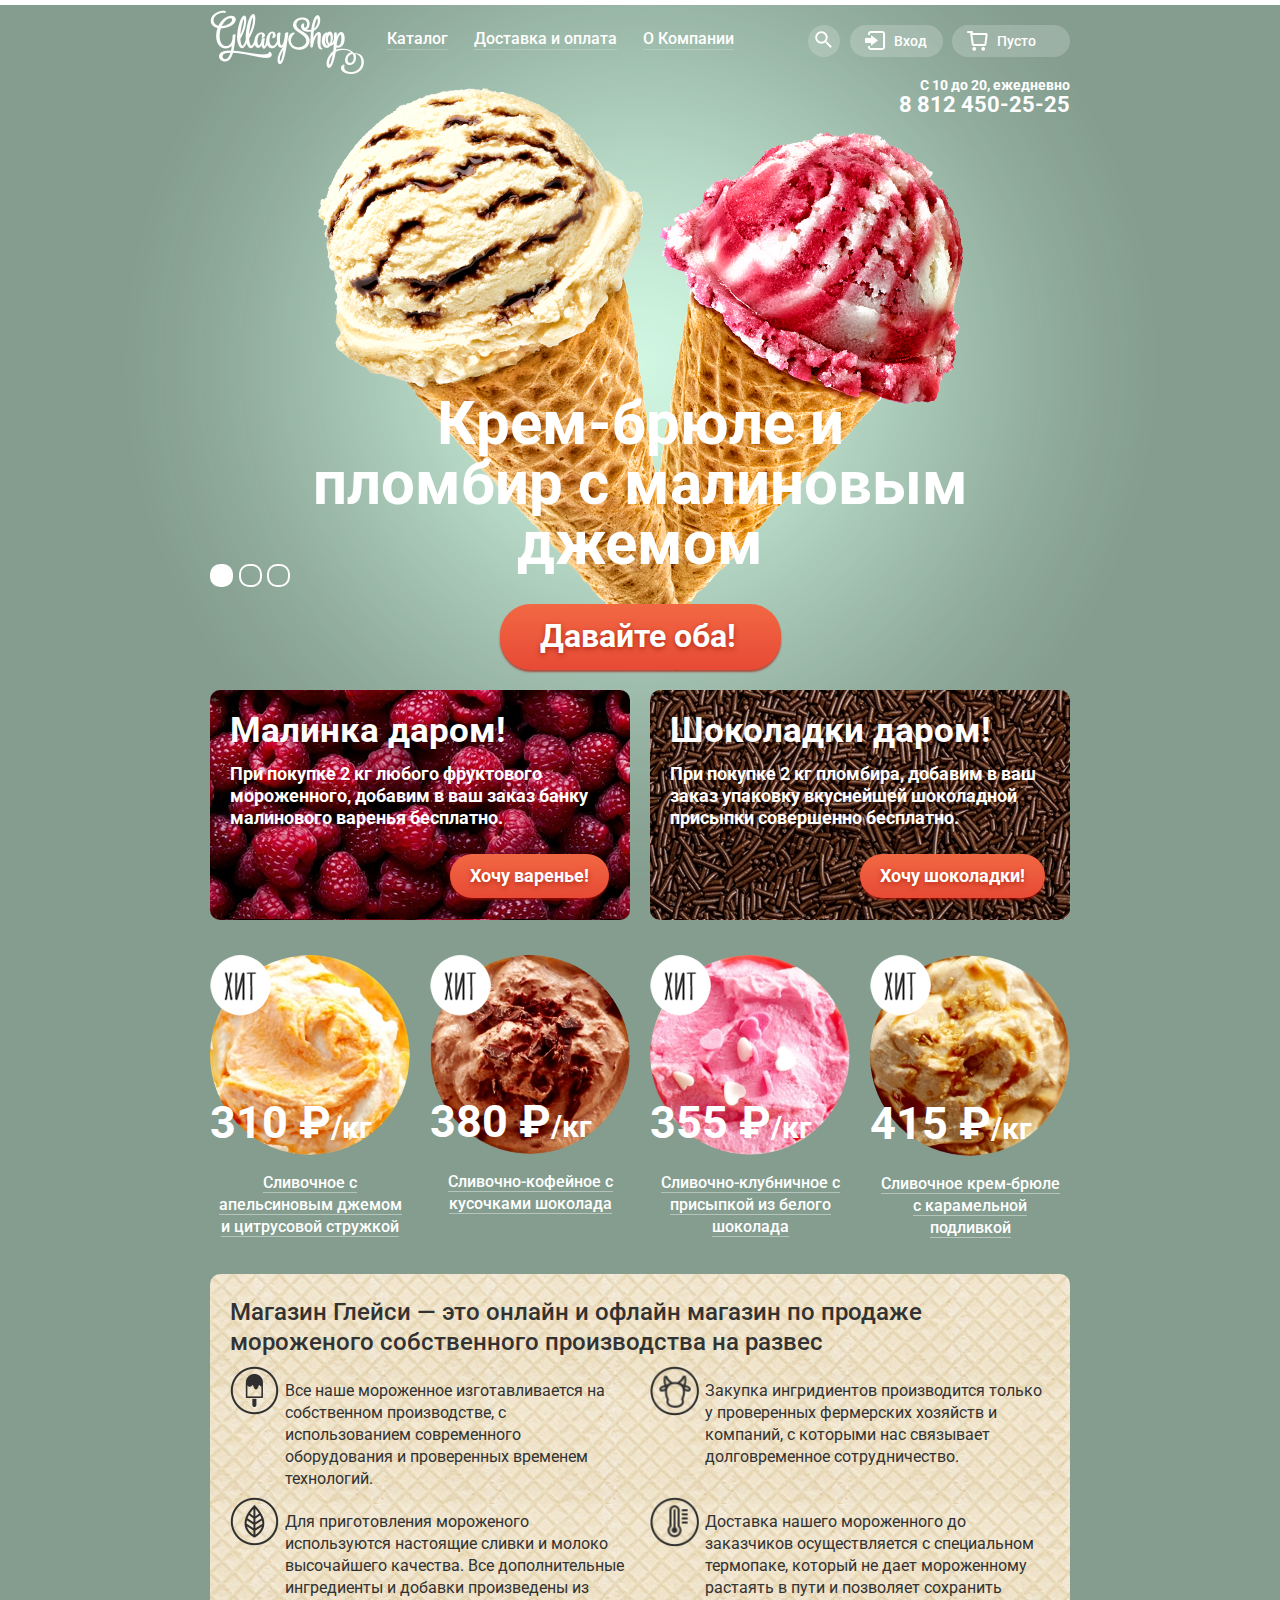
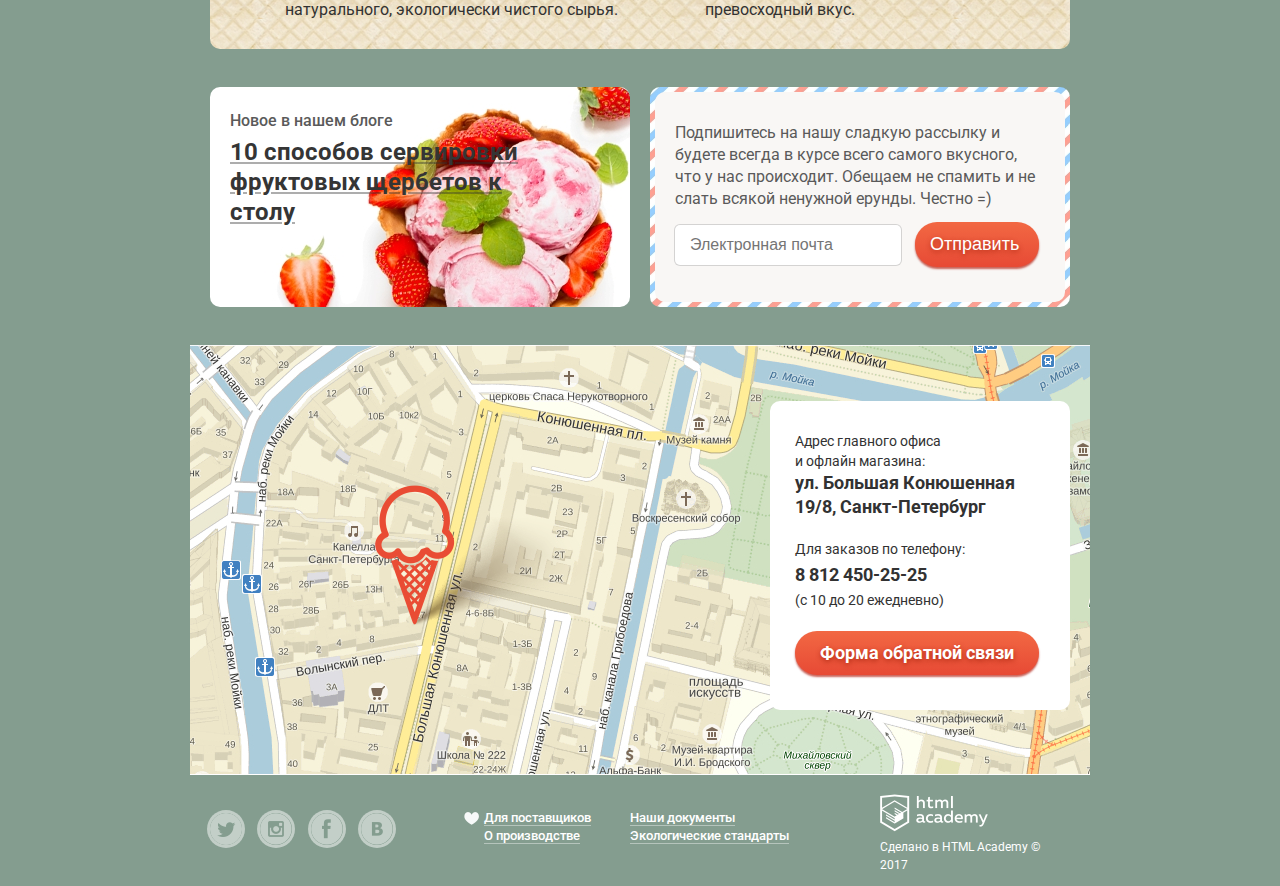
==== index.html @ c7c99d8b "вроде всё v2" ====
<!DOCTYPE html>
<html lang="ru">
    <head>
        <meta charset="utf-8">
        <title>HTML Academy: Глейси</title>
        <link href="https://fonts.googleapis.com/css?family=Roboto" rel="stylesheet">
        <link rel="stylesheet" href="css/normalize.css">
        <link rel="stylesheet" href="css/style.css">
    </head>
    <body class="home-page">
        <input type="radio" id="slider-radio-1" name="toogle" checked>
        <input type="radio" id="slider-radio-2" name="toogle">
        <input type="radio" id="slider-radio-3" name="toogle">
        <div class="site-wrapper">
            <div class="container">
                <header class="main-header">
                    <div class="header-left">
                        <img class="header-logo" src="img/logo.png" width="155" height="64" alt="Логотип Gllacy shop">
                        <nav class="main-nav">
                            <ul>
                                <li class="subnav">
                                    <a href="#">Каталог</a>
                                    <ul class="subnav-hidden">
                                        <li><a href="#">Новинки</a></li>
                                        <li><a href="catalog.html">Сливочное</a></li>
                                        <li><a href="#">Щербеты</a></li>
                                        <li><a href="#">Фруктовый лед</a></li>
                                        <li><a href="#">Мелорин</a></li>
                                    </ul>
                                </li>
                                <li><a href="#">Доставка и оплата</a></li>
                                <li><a href="#">О Компании</a></li>
                            </ul>
                        </nav>
                    </div>
                    <div class="header-right">
                        <ul class="header-right-menu">
                            <li class="header-search">
                                <a class="search-btn header-btn" href="#">Поиск</a>
                                <form class="search-form form-hidden1" action="#" method="get">
                                    <input type="submit" value="Поиск">
                                    <input id="search-field" type="search" name="search" placeholder="Что ищем?">
                                    <label for="search-field">Что ищем?</label>
                                </form>
                            </li>
                            <li class="header-login">
                                <a class="header-login-btn header-btn" href="#">Вход</a>
                                <div class="form-hidden">
                                    <form class="login-form " action="#" method="post">
                                        <input id="email-field" type="email" name="email" placeholder="Электронная почта">
                                        <label for="email-field">Электронная почта</label>
                                        <input id="password-field" type="password" name="password" placeholder="Пароль">
                                        <label for="password-field">Пароль</label>
                                        <input class="btn" type="submit" name="send-button" value="Войти">
                                    </form>
                                    <a class="forget-pass" href="#">Забыли пароль?</a>
                                    <a class="new-reg" href="#">Новая регистрация</a>
                                </div>
                            </li>
                            <li>
                                <a class="basket-empty-btn header-btn" href="#">Пусто</a>
                            </li>
                        </ul>
                        <div class="header-contacts">
                            <div class="schedule">С 10 до 20, ежедневно</div>
                            <div class="tel">8 812 450-25-25</div>
                        </div>
                    </div>
                </header>
                
                <section class="slider">
                    <div class="slider-1">
                        <div class="slider-title">
                            Крем-брюле и пломбир с малиновым джемом
                        </div>
                        <a class="slider-purchase-btn btn" href="#">Давайте оба!</a>
                    </div>
                    <div class="slider-2">
                        <div class="slider-title">
                            Шоколадный пломбир и лимонный сорбет
                        </div>
                        <a class="slider-purchase-btn btn" href="#">Давайте оба!</a>
                    </div>
                    <div class="slider-3">
                        <div class="slider-title">
                            Пломбир с помадкой и клубничный щербет
                        </div>
                        <a class="slider-purchase-btn btn" href="#">Давайте оба!</a>
                    </div>
                    <ul>
                        <li><label class="slider-btn slider-btn-1" for="slider-radio-1">1</label></li>
                        <li><label class="slider-btn slider-btn-2" for="slider-radio-2">2</label></li>
                        <li><label class="slider-btn slider-btn-3" for="slider-radio-3">3</label></li>
                    </ul>
                </section>
                
                <section class="bonus">
                    <div class="bonus-left">
                        <h2>Малинка даром!</h2>
                        <p>При покупке 2 кг любого фруктового мороженного, добавим в ваш заказ банку 
                        малинового варенья бесплатно.</p>
                        <a class="bonus-btn btn" href="#">Хочу варенье!</a>
                    </div>
                    <div class="bonus-right">
                        <h2>Шоколадки даром!</h2>
                        <p>При покупке 2 кг пломбира, добавим в ваш заказ упаковку вкуснейшей
                        шоколадной присыпки совершенно бесплатно.</p>
                        <a class="bonus-btn btn" href="#"> Хочу шоколадки!</a>
                    </div>
                </section>
                
                <section class="gallery">
                    <div class="gallery-container">
                        <div class="gallery-item hit">
                            <img class="item-icon" src="img/item-orange.jpg" width="200" alt=" ">
                            <div class="item-title">310 &#8381;<span class="measure">/кг</span></div>
                            <div class="item-description">
                                <span class="underline">Сливочное с апельсиновым джемом и цитрусовой стружкой</span>
                            </div>
                            <a class="item-btn btn" href="#">Быстрый просмотр</a>
                        </div>
                        <div class="gallery-item hit">
                            <img class="item-icon" src="img/item-cofee.jpg" width="200" alt=" ">
                            <div class="item-title">380 &#8381;<span class="measure">/кг</span></div>
                            <div class="item-description">
                                <span class="underline">Сливочно-кофейное с кусочками шоколада</span>
                            </div>
                            <a class="item-btn btn" href="#">Быстрый просмотр</a>
                        </div>
                        <div class="gallery-item hit">
                            <img class="item-icon" src="img/item-strawberry.jpg" width="200" alt=" ">
                            <div class="item-title">355 &#8381;<span class="measure">/кг</span></div>
                            <div class="item-description">
                                <span class="underline">Сливочно-клубничное с присыпкой из белого шоколада</span>
                            </div>
                            <a class="item-btn btn" href="#">Быстрый просмотр</a>
                        </div>
                        <div class="gallery-item hit">
                            <img class="item-icon" src="img/item-caramel.jpg" width="200" alt=" ">
                            <div class="item-title">415 &#8381;<span class="measure">/кг</span></div>
                            <div class="item-description">
                                <span class="underline">Сливочное крем-брюле с карамельной подливкой</span>
                            </div>
                            <a class="item-btn btn" href="#">Быстрый просмотр</a>
                        </div>
                    </div>
                </section>
                
                <section class="features">
                    <h2>Магазин Глейси — это онлайн и офлайн магазин по продаже мороженого собственного производства на развес</h2>
                    <div class="features-flex-container">
                        <div class="features-item manufacture">
                            <img class="features-icon manufacture-icon" src="img/features-icon1.png" width="49" alt=" ">
                            <p>Все наше мороженное изготавливается на собственном производстве, с 
                            использованием современного оборудования и проверенных временем технологий.</p>
                        </div>
                        <div class="features-item suppliers">
                            <img class="features-icon suppliers-icon" src="img/features-icon3.png" width="49" alt=" ">
                            <p>Закупка ингридиентов производится только у проверенных фермерских
                            хозяйств и компаний, с которыми нас связывает долговременное сотрудничество.</p>
                        </div>
                        <div class="features-item ingredients">
                            <img class="features-icon ingredients-icon" src="img/features-icon2.png" width="49" alt=" ">
                            <p>Для приготовления мороженого используются настоящие сливки и молоко
                            высочайшего качества. Все дополнительные ингредиенты и добавки произведены из
                            натурального, экологически чистого сырья.</p>
                        </div>
                        <div class="features-item packing">
                            <img class="features-icon packing-icon" src="img/features-icon4.png" width="49" alt=" ">
                            <p>Доставка нашего мороженного до заказчиков осуществляется с специальном 
                            термопаке, который не дает мороженному растаять в пути и позволяет сохранить
                            превосходный вкус. </p>
                        </div>
                    </div>
                </section>
                
                <section class="news">
                    <article class="news-blog">
                        <h2>Новое в нашем блоге</h2>
                        <a href="#"><span class="underline">10 способов сервировки фруктовых щербетов к столу</span></a>
                    </article>
                    <div class="news-subscription">
                        <p>Подпишитесь на нашу сладкую рассылку и будете всегда в курсе всего самого
                        вкусного, что у нас  происходит. Обещаем не спамить и не слать всякой ненужной
                        ерунды. Честно =)</p>
                        <form class="subscription-form" action="#" method="post">
                            <input id="news-email-field" type="email" name="mail" placeholder="Электронная почта">
                            <label for="news-email-field">Электронная почта</label>
                            <input class="form-btn btn" type="submit" value="Отправить">
                        </form>
                        <form class="modal-form " action="#" method="post">
                            <h3>Мы обязательно вам ответим!</h3>
                            <input id="first-name-field" type="text" name="first-name" placeholder="Как вас зовут?">
                            <label for="first-name-field">Как вас зовут?</label>
                            
                            <input id="model-email-field" type="email" name="email" placeholder="Ваша почта для ответа?">
                            <label for="model-email-field">Ваша почта для ответа?</label>
                            
                            <textarea id="comments">Напишите что-нибудь...</textarea>
                            <label for="comments">Напишите что-нибудь...</label>
                            <input class="btn" type="submit" name="send-button" value="Отправить">
                            <button class="close-btn" type="button" name="close"></button>
                        </form>
                    </div>
                </section>
            </div>
            
            <div class="location">
                <div class="map">
                    <div class="container">
                        <div class="location-icon">
                            <img src="#" alt="">
                        </div>
                        <div class="location-address">
                            <p>Адрес главного офиса<br>
                            и офлайн магазина:<br>
                            <strong>ул. Большая Конюшенная<br>
                            19/8, Санкт-Петербург</strong></p>
                            <p>Для заказов по телефону:</p>
                            <p>8 812 450-25-25</p>
                            <p>(с 10 до 20 ежедневно)</p>
                            <a class="location-btn btn" href="#">Форма обратной связи</a>
                        </div>
                    </div>
                </div>
            </div>
            
            <footer class="main-footer">
                <div class="container">
                    <div class="footer-social">
                        <a class="tw-btn footer-btn" href="#">Твиттер"</a>
                        <a class="inst-btn footer-btn" href="#">Инстаграм"</a>
                        <a class="fb-btn footer-btn" href="#">Фейсбук"</a>
                        <a class="vk-btn footer-btn" href="#">Вконтакте</a>
                    </div>
                    <div class="footer-menu">
                        <ul class="sub-menu-left">
                            <li class="bold"><a href="#">Для поставщиков</a></li> 
                            <li><a href="#">О производстве</a></li>
                        </ul>
                        <ul class="sub-menu-right">
                            <li><a href="#">Наши документы</a></li>
                            <li><a href="#">Экологические стандарты</a></li>
                        </ul>   
                    </div>
                    <div class="copyright">
                        <a class="footer-logo" href=""><img src="img/academy-logo.png" alt="Логотип HTML Academy"></a>
                        <p>Сделано в HTML Academy &copy; 2017</p>
                    </div>
                </div>
            </footer>
        </div>
    </body>
</html>
---- css/style.css ----
body {
    margin: 0;
    padding: 0;
    font-family: "Roboto", "Verdana", sans-serif;
    font-size: 16px;
    color: white;   
}
.catalog-page {
    background-color: #849d8f;
}
.site-wrapper {
    margin: 0;
    padding:0;
    background-position: top center;
    background-repeat: no-repeat;
}
a {
    color: white;
    font-weight: 500;
}
a:hover {
    color: #ffbc9e;
}
.btn {
    text-decoration: none;
    color: white;
    text-shadow: 0 2px 5px rgba(160, 32, 11, 0.76);
    box-shadow: 0 2px 2px rgba(172, 16, 0, 0.64);
    background-color: #ffffff;
    background-image: linear-gradient(to top, #e74a35 0%, #f26843 100%);
    cursor: pointer;
}
.btn:hover {
    background: linear-gradient(to bottom, #f58669 0%, #ec6f5e 100%);
    box-shadow: 0 2px 2px rgba(172, 16, 0, 1);
}

.btn:active {
    background: linear-gradient(to bottom, #d84732 0%, #e1613e 100%);
    box-shadow: inset 0 2px 2px rgba(172, 16, 0, 1);
}
body > input[type="radio"] {
    display: none;
}
.container {
    margin: 0 auto;
    padding:0 20px;
    width: 860px;
}
.main-header {
    margin: 0;
    margin-top: 5px;
    padding: 0;
    display: flex;
    justify-content: space-between;
}
.header-left {
    display: flex;
    margin-top: 5px;
    width: 530px;
}
.main-nav {
    margin-top:0px;
    margin-left: auto;
}
.main-nav > ul {
    font-size: 0px;
    width: 375px;
}
.main-nav li {
    margin: 0;
    margin-left: -30px;
    margin-right: 30px;
    padding: 0;
    padding-bottom: 10px;
    list-style: none;
}
.main-nav > ul > li {
    display: inline-block;
    position: relative;
}
.main-nav > ul > li:after {
    content: "";
    position: absolute;
    right: 13px;
    bottom: 18px;
    left: 13px;
    border-bottom: 1px solid rgba(255,255,255,0.2);
}
.main-nav a {
    margin-top: 10px;
    padding: 10px 13px;
    display: block;
    font-size: 16px;
    color: white;
    text-decoration: none;
    text-align: center;
}
.main-nav a:hover {
    color: #333333;
    background-color: white;
}
.main-nav > ul > li > a  {
    border-radius: 26px;
}
.main-nav > ul > li > a:active {
    box-shadow: inset 0 2px 1px #696969;
    background-color: #ededed;
    background-color: rgba(248, 247, 244, 0.99);
}
.subnav {
    margin: 0;
    padding: 0;
    position: relatve;
}
.subnav ul a {
    color: #333333;
}
.subnav-hidden {
    display: none;
    margin: 0;
    padding: 0;
    padding-bottom: 5px;
    position: absolute;
    top: 50px;
    left: -5px;
    width: 143px;
    background-color: white;
    box-shadow: 0 20px 20px rgba(0, 0, 0, 0.4);
    border-radius: 5px;
    background-color: #f8f7f4;
    z-index: 2;
}
.subnav:hover .subnav-hidden {
    display: block;
}
.subnav-hidden li {
    margin: 0;
    padding: 0;
    width: 100%;
}
.subnav-hidden li:first-child {
    padding-top:2px;
    margin-bottom: 8px;
    position: relative;
    font-weight: 700;
}
.subnav-hidden li:first-child::after {
    margin-left:5px;
    margin-right: 9px;
    position: ablolute;
    display: block;
    content: " ";
    border-bottom: 1px solid rgba(50,50,50,0.2);
}
.subnav-hidden a {
    margin-top: 4px;
    margin-bottom: 4px;
    padding-top: 5px;
    padding-bottom: 5px;
    margin-left: 0px;
    padding-left: 18px;
    padding-right: 0px;
    font-size: 14px;
    font-weight: 400;
    line-height: 16px;
    text-align: left;
    white-space: nowrap;
}
.subnav-hidden a:hover {
    background-color: #fbded7;
}
.subnav-hidden a:active {
    background-color: #f6b5a5;
}
.catalog-page .subnav > a {
    background-color: #d07058;
}
.catalog-page .subnav::after {
    border-bottom: none;
}
.subnav-active {
    background-color: #d07058;
}
.subnav-hidden .subnav-active a:hover {
    background-color: #d07058;
}
.header-right {
    width: 262px;
}
.header-right-menu {
    margin: 0;
    padding: 0;
    display: flex;
    justify-content: space-between;
    list-style: none;
}
.header-right-menu li {
    position: relative;
    padding-bottom: 10px;
}
.search-form {
    display: none;
    position: absolute;
    right: 0px; 
    margin-top: 3px;
    padding-top: 22px;
    padding-bottom: 20px;
    padding-left: 17px;
    padding-right: 18px;
    box-sizing: border-box;
    box-shadow: 0 20px 20px rgba(0,0,0,0.4);
    background-color: #f9f7f5;
    border-radius: 5px;
    z-index: 2;
}
.search-form {
    width: 340px;
}
.header-search:hover .search-form {
    display: block;
}
.search-form input[type="submit"] {
    display: block;
    margin-top: -55px;
    margin-left: 292px;
    margin-right: 0px;
    margin-bottom: 20px;
    padding-right: 0px;
    font-size: 0px;
    width: 32px;
    height: 32px;
    border: none;
    border-radius: 16px;
    background-color: transparent;
}
.search-form input[type="submit"]:hover {
    background-color: black;
    background-image: url("../img/spritesheet.png");
    background-repeat: no-repeat;
    background-position: 0px -432px;
    background-size: auto;
    filter: invert(1);
    cursor: pointer;
}
.search-form input[type="search"] {
    padding-top: 12px;
    padding-bottom: 12px;
    padding-left: 10px;
    padding-right: 10px;
    width: 310px;
    border: none;
    box-shadow: 0px 0px 0px 1px rgba(178,178,178,0.52);
    border-radius: 5px;
}
.search-form label {
    display: none;
    position: absolute;
    font-size: 12px;
    margin-top: -54px;
    margin-left: 10px;
    color: #5b9ddf;
}
.search-form input[type="search"]:hover {
    box-shadow: 0px 0px 0px 2px rgba(178,178,178,0.52);
}
.header-right-menu .header-btn {
    position: relative;
    margin-top: 20px;
    padding: 8px;
    display: block;
    color: white;
    font-size: 14px;
    font-weight: 500;
    line-height: 16px;
    text-decoration: none;
    background-color: rgba(255,255,255,0.2);
    border-radius: 16px;
}
.header-right-menu .search-btn {
    padding: 0;
    font-size: 0px;
    width: 32px;
    height: 32px;
}
.search-btn::before {
    position: absolute;
    top: 6px;
    left: 7px;
    display: block;
    content: " ";
    background-image: url("../img/spritesheet.png");
    background-repeat: no-repeat;
    width: 17px;
    height: 17px;
    background-position: -5px -437px;
}
.search-btn:hover {
    background-color: black;
    filter: invert(1);
}
 .search-btn:hover .search-form {
    display: block;
}
.header-right-menu .header-login-btn {
    padding-left: 44px;
    padding-right: 16px;
}
.header-login-btn::before {
    position: absolute;
    top: 6px;
    left: 15px;
    display: block;
    content: " ";
    background-image: url("../img/spritesheet.png");
    background-repeat: no-repeat;
    width: 21px;
    height: 19px;
    background-position: -5px -65px;
}
.header-login-btn:hover {
    background-color: black;
    filter: invert(1);
}
.header-login:hover .form-hidden {
    display: block;
}
.form-hidden {
    display: none;
    position: absolute;
    right: 0px; 
    margin-top: 3px;
    padding-top: 22px;
    padding-bottom: 20px;
    padding-left: 17px;
    padding-right: 18px;
    box-sizing: border-box;
    background-color: #f9f7f5;
    border-radius: 5px;
    box-shadow: 0 20px 20px rgba(0,0,0,0.4);
    z-index:2;
}
.form-hidden label {
    display: none;
    position: absolute;
    font-size: 12px;
    margin-top: -78px;
    margin-left: 10px;
    color: #5b9ddf;
}
.form-hidden input[type="email"]:focus ~ label[for="email-field"],
.form-hidden input[type="password"]:focus ~ label[for="password-field"],
.search-form input[type="search"]:focus ~ label[for="search-field"] {
    display: block;
}
.form-hidden input[type="email"], .form-hidden input[type="password"] {
    margin-bottom:22px;
    padding-top: 12px;
    padding-bottom: 12px;
    padding-left: 15px;
    padding-right: 10px;
    width: 220px;
    font-size: 14px;
    color: #999999;
    font-weight: 400;
    border: none;
    border-radius: 5px;
    box-shadow: 0px 0px 0px 1px rgba(178,178,178,0.52); 
}
.form-hidden input[type="email"]:hover,
.form-hidden input[type="password"]:hover {
    box-shadow: 0px 0px 0px 2px rgba(178,178,178,0.52);
}
.form-hidden input[type="submit"] {
    float: left;
    display: inline-block;
    
    padding-top: 12px;
    padding-bottom: 12px;
    padding-left: 25px;
    padding-right: 25px;
    text-decoration: none;
    text-align: center;
    color: white;
    font-size: 18px;
    font-weight: 500;
    text-shadow: 0 2px 5px rgba(160, 32, 11, 0.76);
    box-shadow: 0 2px 2px rgba(172, 16, 0, 0.64);
    background-color: #ffffff;
    background-image: linear-gradient(to top, #e74a35 0%, #f26843 100%);
    border: none;
    border-radius: 22px;
    cursor: pointer;
}
.form-hidden input[type="submit"]:hover {
    background: linear-gradient(to bottom, #f58669 0%, #ec6f5e 100%);
    box-shadow: 0 2px 2px rgba(172, 16, 0, 1);
}

.form-hidden input[type="submit"]:active {
    background: linear-gradient(to bottom, #d84732 0%, #e1613e 100%);
    box-shadow: inset 0 2px 2px rgba(172, 16, 0, 1);
}
.form-hidden a {
    display: block;
    position: relative;
    margin-top: 5px;
    margin-left: 123px;
    margin-bottom: 5px;
    font-size: 13px;
    color: #333;
    text-decoration: none;
}
.form-hidden a::after {
    display: block;
    content: " ";
    width: 100%;
    height: 1px;
    background-color: rgba(51,51,51,0.3);
}
.form-hidden a.forget-pass::after {
    display: block;
    content: " ";
    width: 100px;
    height: 1px;
    background-color: rgba(51,51,51,0.3);
}
.form-hidden a:hover {
    color: #ffbc9e;
}
.form-hidden a:hover::after {
    display: block;
    content: " ";
    width: 100%;
    height: 1px;
    background-color: rgba(255,188,158,0.4);
}
.form-hidden a.forget-pass:hover::after {
    display: block;
    content: " ";
    width: 100px;
    height: 1px;
    background-color: rgba(255,188,158,0.4);
}
.header-right-menu .basket-empty-btn {
    padding-left: 45px;
    padding-right: 34px;
}
.basket-empty-btn::before {
    position: absolute;
    top: 6px;
    left: 15px;
    display: block;
    content: " ";
    background-image: url("../img/spritesheet.png");
    background-repeat: no-repeat;
    width: 21px;
    height: 20px;
    background-position: -5px -5px;
}
.basket-empty-btn:hover {
    background-color: black;
    filter: invert(1);
}
.header-right-menu .basket-full-btn {
    padding-left: 45px;
    padding-right: 14px;
}
.basket-full-btn::before {
    position: absolute;
    top: 6px;
    left: 15px;
    display: block;
    content: " ";
    background-image: url("../img/spritesheet.png");
    background-repeat: no-repeat;
    width: 21px;
    height: 20px;
   background-position: -5px -35px;
}
.basket-full-btn:hover {
    color: black;
    background-color: white;
}
.basket-hidden {
    display: none;
    position: absolute;
    right: 0px; 
    margin-top: 3px;
    padding-top: 0px;
    padding-bottom: 20px;
    padding-left: 17px;
    padding-right: 18px;
    width: 538px;
    box-sizing: border-box;
    color: black;
    background-color: #f9f7f5;
    border-radius: 5px;
    box-shadow: 0 20px 20px rgba(0,0,0,0.4);
    z-index:2;
}
.header-basket:hover .basket-hidden {
    display: block;
}
.basket-hidden table {
    margin-top: 2px;
    border-spacing: 0px 15px;
}
.basket-hidden td {
    vertical-align: center;
}
.basket-icon img {
    margin-left: 10px;
    border-radius: 16px;
}
.close button {
    width: 12px;
    height: 12px;
    background-color: transparent;
    background-image: url("../img/close.png");
    background-repeat: no-repeat;
    background-position: center;
    border: none;
    cursor: pointer;
}
.basket-description {
    padding-left: 10px;
    width: 230px;
    color: #323232;
    font-size: 13px;
    font-weight: 400px;
    line-height: 16px;
}
.basket-price {
    padding-left: 15px;
    font-size: 13px;
    font-weight: 400px;
    line-height: 16px;
    color: #323232;
}
.basket-price .price {
    color: #999999;
}
.basket-cost {
    padding-left: 28px;
    font-size: 13px;
    font-weight: 400px;
    color: #323232;
    line-height: 16px;
}
.basket-hidden table::after {
    display: block;
    position: absolute;
    margin-top: 5px;
    content: " ";
    width: 510px;
    height: 1px;
    background-color: #cacac7;
}
.basket-total {
    margin-top: 5px;
    margin-right: -5px;
    font-size: 15px;
    text-align: right;
    font-weight: 700;
    color: #323232;
    line-height: 18px;
}
.basket-buy-btn {
    display: inline-block;
    float: right;
    margin-top: 10px;
    margin-right: -5px;
    padding: 13px 15px;
    margin-left: auto;
    font-size: 18px;
    font-weight: 700px;
    border-radius: 22px;
}
.schedule {
    margin-top: 10px;
    text-align: right;
    font-size: 14px;
    font-weight: 700;
    line-height: 16px;
}
.tel {
    text-align: right;
    font-size: 22px;
    font-weight: 700;
    line-height: 24px;
}
.slider {
    position: relative;
    min-height: 510px;
}
.slider-title {
    padding-top: 277px;
    margin-left: auto;
    margin-right: auto;
    width: 670px;
    font-size: 60px;
    font-weight: 700;
    line-height: 60px;
    text-align: center;
}
.slider-1, .slider-2, .slider-3 {
    display: none;
}
.slider-purchase-btn {
    display: inline-block;
    margin-top: 30px;
    margin-left: 290px;
    padding-top:10px;
    padding-bottom: 12px;
    padding-left:40px;
    padding-right:45px;
    text-align: center;
    font-size: 32px;
    font-weight: 700;
    line-height: 44px;
    border-radius: 31px;
}
.slider ul {
    margin:0;
    padding:0;
    position: absolute;
    top: 447px;
    display: flex;
    justify-content: space-between;
    width: 80px;
}
.slider li {
    list-style: none;
}
.slider-btn {
    display: block;
    width: 19px;
    height: 19px;
    font-size: 0px;
    background-color: inherit;
    border: 2px solid white;
    border-radius: 10px;
    cursor: pointer;
}
.slider-btn:hover {
    background-color: rgba(248,247,244,0.4);
}
#slider-radio-1:checked ~ .site-wrapper {
    background-color: #849d8f;
    background-image: url("../img/slider1.png");
}
#slider-radio-2:checked ~ .site-wrapper {
    background-color: #8996a6;
    background-image: url("../img/slider2.png");
}
#slider-radio-3:checked ~ .site-wrapper {
    background-color: #9d8b84;
    background-image: url("../img/slider3.png");
}
#slider-radio-1:checked ~ .site-wrapper .slider-btn-1,
#slider-radio-2:checked ~ .site-wrapper .slider-btn-2,
#slider-radio-3:checked ~ .site-wrapper .slider-btn-3 {
    background-color: white;
}
#slider-radio-1:checked ~ .site-wrapper .slider-1,
#slider-radio-2:checked ~ .site-wrapper .slider-2,
#slider-radio-3:checked ~ .site-wrapper .slider-3 {
    display: block;
}
.bonus {
    display: flex;
    justify-content: space-between;
}
.bonus-left, .bonus-right {
    margin-top: 20px;
    width: 420px;
    min-height: 230px;
    border-radius: 10px;    
}
.bonus-left h2, .bonus-right h2 {
    margin-top: 20px;
    margin-bottom: 12px;
    padding-left: 20px;
    font-size: 35px;
    font-weight: 700;
    line-height: 41px;
}
.bonus-left p, .bonus-right p {
    margin-top: 0px;
    margin-bottom: 25px;
    padding-left: 20px;
    font-size: 18px;
    font-weight: 700;
    line-height: 22px;
}
.bonus-btn {
    display: inline-block;
    padding: 10px 20px;
    font-size: 18px;
    font-weight: 700;
    line-height: 24px;
    border-radius: 22px;
}
.bonus-left .bonus-btn {
    margin-left:240px;
}
.bonus-right .bonus-btn {
    margin-left:210px;
}
.bonus-left {
    background: #7f0c33;
    background-image: url("../img/bonus-raspberry-background.jpg");
    background-position: -10px top;
}
.bonus-right {
    background: #4d280f;
    background-image: url("../img/bonus-chocolate-background.jpg");
    background-position: -10px top;
}
.gallery-container {
    margin: 0px auto;
    display: flex;
    justify-content: space-between;
    flex-wrap: wrap;
    width: 860px;
}
.gallery-item {
    position: relative;
    margin-top: 25px;
    margin-bottom:-70px;
    padding-top: 10px;
    width: 200px;
    border-radius: 5px;
    z-index: 1;
}
.gallery-item:hover {
    background-color: rgba(255,255,255,0.2);
    box-shadow: 0 20px 20px rgba(0,0,0,0.4);
    z-index: 3;
}
.item-icon {
    display: block;
    border-radius: 100px;
}
.hit::before {
    position: absolute;
    display:block;
    content: " ";
    width: 61px;
    height: 61px;
    background-image: url("../img/hit.png");
}
.item-title {
    margin-top: -55px;
    font-weight: 700;
    line-height: 45px;
    font-size: 45px;
}
.measure {
    font-size: 30px;
}
.item-description {
    margin-top: 22px;
    padding-left: 8px;
    padding-right: 8px;
    padding-bottom: 70px;
    text-align: center;
    font-size: 16px;
    font-weight: 500;
    line-height: 22px;
}
.underline {
    margin-top: -2px;
    border-bottom: 1px solid rgba(255,255,255,0.4);
}
.gallery-item:hover .underline {
    border-bottom: 1px solid transparent;
}
.item-btn {
    display: none;
    position: absolute;
    margin-top: -60px;
    margin-left: 4px;
    padding: 10px 14px;
    font-size: 18px;
    font-weight: 700px;
    line-height: 24px;
    border-radius: 22px;
    z-index: 2;
}
.gallery-item:hover .item-btn {
    display: block;
}
.main-gallery {
    margin-top: -5px;
}
.features {
    margin-top: 35px;
    color: #323232;
    border-radius: 10px;
    background: #ecdcbc;
    background-image: url("../img/features-pattern.jpg");
}
.features h2 {
    padding-top:23px;
    padding-left:20px;
    padding-right: 20px;
    margin-bottom: 7px;
    font-size: 24px;
    font-weight: 500;
    line-height: 30px;;
}
.features-flex-container {
    padding: 0 20px;
    padding-bottom: 23px;
    display: flex;
    
    justify-content: space-between;
    flex-wrap: wrap;
}
.features-item {
    position: relative;
    width: 400px;
}
.features-icon {
    display:block;
    content: " ";
    position: absolute;
    top: 2px;
}
.features-item p {
    margin-left: 55px;
    margin-bottom: 5px;
    font-size: 16px;
    font-weight: 400;
    line-height: 22px;
    
    
}
.features-icon {
    position: absolute;
}
.news  {
    padding-bottom: 40px;
    display: flex;
    justify-content: space-between;
}
.news-blog, .news-subscription {
    margin-top: 38px;
    width: 420px;
    height: 220px;
    border-radius: 10px;
}
.news-blog {
    background: white;
    background-image: url("../img/blog.jpg");
    background-repeat: no-repeat;
    background-position: -138px 0px;
}
.news-blog h2 {
    margin-top: 23px;
    margin-left: 20px;
    margin-bottom: 5px;
    font-size: 16px;
    font-weight: 500;
    line-height: 22px;
    color: #5a5a5a;
}
.news-blog a {
    position:relative;
    margin-left: 20px;
    display: block;
    width: 300px;
    font-size: 24px;
    font-weight: 700;
    line-height: 30px;
    color: rgba(51,51,51,0.4);
}
.news-blog .underline {
    color: #353535;
    border: none;
}
.news-blog a:hover {
    color:  rgba(255,188,158,0.4);
}
.news-blog a:hover .underline {
    color: rgb(255,188,158);
}
.news-subscription {
    position: relative;
    background: #f9f7f5;
    background-image: url("../img/submit-border-pattern.jpg");
}
.news-subscription::before {
    margin-top: 5px;
    margin-left: 5px;
    display: block;
    content: " ";
    width: 410px;
    height: 210px;
    border-radius: 10px;
    background: #f9f7f5;
}
.news-subscription p {
    position: absolute;
    margin-top: -180px;
    margin-left: 25px;
    margin-right: 25px;
    font-size: 16px;
    font-weight: 400;
    line-height: 22px;
    color: #5a5a5a;
}
.subscription-form {
    position: absolute;
    top: 120px;
    margin-top: 15px;
    margin-left: 25px;
}
.subscription-form input[type="email"] {
    margin-right: 10px;
    padding: 8px;
    padding-left: 15px;
    width: 203px;
    color: #999999;
    font-size: 16px;
    font-weight: 400;
    line-height: 24px;
    border: none;
    border-radius: 5px;
    box-shadow: 0px 0px 0px 1px rgba(178,178,178,0.52);
}
.subscription-form input[type="email"]:hover {
    box-shadow: 0px 0px 0px 2px rgba(178,178,178,0.52);
}
.subscription-form label {
    display: none;
    position: absolute;
    font-size: 12px;
    margin-top: -57px;
    margin-left: 10px;
    color: #5b9ddf;
}
.subscription-form input[type="email"]:focus ~ label[for="news-email-field"] {
    display: block;
}
.subscription-form input[type="submit"] {
    display: inline-block;
    padding: 12px 15px;
    padding-right: 20px;
    font-size: 18px;
    font-weight: 500;
    border: none;
    border-radius: 22px;
}
.modal-form {
    display: none;
    position: fixed;
    top: 338px;
    left: 50%;
    margin-left: -100px;
    margin-top: 3px;
    padding-top: 17px;
    padding-bottom: 20px;
    padding-left: 22px;
    padding-right: 18px;
    box-sizing: border-box;
    width: 476px;
    background-color: #f8f7f4;
    border-radius: 5px;
    box-shadow: 0 20px 20px rgba(0,0,0,0.4);
    z-index:1;
}
.modal-form h3 {
    margin-top: 0px;
    margin-bottom: 20px;
    color: #333333;
    font-size: 24px;
    
}
.modal-form input {
    display: block;
}
.modal-form label {
    display: none;
    position: absolute;
    font-size: 12px;
    margin-top: -78px;
    margin-left: 10px;
    color: #5b9ddf;
}
.modal-form label[for="comments"] {
    margin-top: -193px;
}
.modal-form input[type="email"],
.modal-form input[type="text"] {
    margin-bottom:22px;
    padding-top: 12px;
    padding-bottom: 12px;
    padding-left: 15px;
    padding-right: 10px;
    width: 240px;
    font-size: 16px;
    color: #999999;
    font-weight: 400;
    border: none;
    border-radius: 5px;
    box-shadow: 0px 0px 0px 1px rgba(178,178,178,0.52); 
}
.modal-form textarea {
    margin-bottom:22px;
    padding-top: 12px;
    padding-bottom: 12px;
    padding-left: 15px;
    padding-right: 10px;
    width: 400px;
    min-height: 128px;
    font-size: 16px;
    color: #999999;
    font-weight: 400;
    border: none;
    border-radius: 5px;
    box-shadow: 0px 0px 0px 1px rgba(178,178,178,0.52); 
}
.modal-form input[type="email"]:hover,
.modal-form input[type="text"]:hover,
.modal-form textarea:hover {
    box-shadow: 0px 0px 0px 2px rgba(178,178,178,0.52);
}
.modal-form input[type="email"]:focus ~ label[for="model-email-field"],
.modal-form input[type="text"]:focus ~ label[for="first-name-field"],
.modal-form textarea:focus ~ label[for="comments"] {
    display: block;
}
.modal-form input[type="submit"] {
    float: right;
    display: inline-block;
    margin-right: 5px;
    padding-top: 12px;
    padding-bottom: 12px;
    padding-left: 25px;
    padding-right: 25px;
    text-decoration: none;
    text-align: center;
    color: white;
    font-size: 18px;
    font-weight: 500;
    text-shadow: 0 2px 5px rgba(160, 32, 11, 0.76);
    box-shadow: 0 2px 2px rgba(172, 16, 0, 0.64);
    background-color: #ffffff;
    background-image: linear-gradient(to top, #e74a35 0%, #f26843 100%);
    border: none;
    border-radius: 22px;
    cursor: pointer;
}
.modal-form input[type="submit"]:hover {
    background: linear-gradient(to bottom, #f58669 0%, #ec6f5e 100%);
    box-shadow: 0 2px 2px rgba(172, 16, 0, 1);
}

.modal-form input[type="submit"]:active {
    background: linear-gradient(to bottom, #d84732 0%, #e1613e 100%);
    box-shadow: inset 0 2px 2px rgba(172, 16, 0, 1);
}
.modal-form button {
    position: absolute;
    top: 15px;
    right: 15px;
    width: 17px;
    height: 17px;
    background-color: transparent;
    background-image: url("../img/close-form.png");
    background-repeat: no-repeat;
    background-position: center;
    border: none;
    cursor: pointer;
}
.location {
    margin-top:-2px;
}
.map {
    margin: 0 auto;
    padding:0px;
    width: 900px;
    background: url("../img/pin.png") no-repeat 185px 140px,
                url("../img/map.jpg") no-repeat;
}
.map .container {
    min-height: 434px;
}
.location-address {
    margin-top: 38px;
    margin-left: 560px;
    width: 300px;
    color: #323232;
    background-color: white;
    border-radius: 10px;
}
.location-address p:first-child {
    padding-top: 30px;
    padding-left: 25px;
    font-size: 14px;
    font-weight: 400;
    line-height: 20px;
}
.location-address p:first-child strong {
    font-size: 18px;
    font-weight: 700;
    line-height: 24px;
}
.location-address p:nth-child(2) {
    padding-left: 25px;
    margin-top: 20px;
    margin-bottom: 5px;
    font-size: 14px;
    font-weight: 400;
    line-height: 20px;
}
.location-address p:nth-child(3) {
    margin-top: 5px;
    margin-bottom: 0px;
    padding-left: 25px;
    line-height: 22px;
    font-size: 18px;
    font-weight: 700;
}
.location-address p:nth-child(4) {
    margin-top: 3px;
    margin-bottom: 20px;
    padding-left: 25px;
    font-size: 14px;
    font-weight: 400;
    line-height: 22px;
}
.location-btn {
    display:inline-block;
    margin-left: 25px;
    margin-bottom: 35px;
    padding: 10px 25px;
    font-size: 18px;
    font-weight: 700;
    line-height: 24px;
    border-radius: 22px;
}
.breadcrumbs {
    margin-top: -17px;
    margin-right: 260px;
}
.breadcrumbs ul {
    margin: 0;
    padding: 0;
}
.breadcrumbs li {
    display: inline-block;
    margin-right: 18px;
    font-size: 14px;
    font-weight: 400;
    line-height: 16px;
}
.main-catalog {
    margin-top: -20px;
}
.main-catalog h1 {
    font-size: 35px;
    font-weight: 700;
    line-height: 41px;
}
.main-catalog form {
    font-size: 0px;
    min-height: 135px;
}
.form-block {
    display: inline-block;
    margin-top: 1px;
    margin-right: 15px;
    margin-bottom: 2px;
    vertical-align: top;
}
.form-block label {
    display: block;
}
.form-block  label, .form-block h2 {
    font-size: 14px;
    font-weight: 500;
    line-height: 16px;
}
.sorting {
    margin-top:0px;
    width: 195px;
}
.sorting label, .price label {
    padding-left: 15px;
}
.sorting select {
    margin-top: 6px;
    padding-left: 12px;
    padding-right: 15px;
    width: 100%;
    height: 36px;
    color: white;
    font-size: 15px;
    font-weight: bold;
    background-color: rgba(248,247,244,0.2);
    border-radius: 18px;
}
.sorting select:hover {
    background-color: black;
    filter: invert(1);
}
.sorting  option {
    color: black;
    background-color: rgb(248,247,244);
}
.price-range {
    padding-top: 1px;
    margin-top: 6px;
    width: 220px;
    background-color: rgba(248,247,244,0.2);
    height: 36px;
    border-radius: 18px;
}
.scale {
    position: relative;
    margin-top: 15px;
    margin-left: auto;
    margin-right: auto;
    width: 188px;
    height: 4px;
    background-color: rgba(248,247,244,0.5);
}
.toogle {
    position: absolute;
    width: 20px;
    height: 20px;
    border-radius: 50%;
    background-color: #f8f7f4;
    box-shadow: 0 2px 2px rgba(0,0,0,0.1);
    cursor: pointer;
}
.toogle-min {
    top: -8px;
    left: 15px;
}
.toogle-max {
    top: -8px;
    left: 115px;
}
.bar {
    height:100%;
    margin-left: 15px;
    width: 115px;
    background-color: #f8f7f4;
}
.fatcontent {
    margin-right: 0px;
    margin-left: -3px;
}
.fatcontent-container {
    position: relative;
    padding-left: 15px;
    padding-right: 15px;
    display:flex;
    box-sizing: border-box;
    width: 415px;
    height: 36px;
    justify-content: space-between;
    align-items: center;
    background-color: rgba(248,247,244,0.2);
    border-radius: 18px;
}
.fatcontent-container label {
    position: relative;
    padding-left: 30px;
    font-size: 16px;
    font-weight: 500;
    cursor: pointer;
}
.fatcontent-container label::before {
    position: absolute;
    top: 0px;
    left: 0px;
    display: block;
    content: " ";
    width: 10px;
    height: 10px;
    background-color: rgba(132,157,143,1);
    border: 4px solid #849d8f;
    border-radius: 50%;
    box-shadow: 0 0 0 1px rgba(255,255,255,1);
}
.fatcontent-container label:hover::before {
    border-width: 3px;
    box-shadow: 0 0 0 2px rgba(255,255,255,1);
}
.fatcontent input[id="fatcontent-0"]:checked ~ label[for="fatcontent-0"]::before,
.fatcontent input[id="fatcontent-less10"]:checked ~ label[for="fatcontent-less10"]::before,
.fatcontent input[id="fatcontent-less30"]:checked ~ label[for="fatcontent-less30"]::before,
.fatcontent input[id="fatcontent-more30"]:checked ~ label[for="fatcontent-more30"]::before {
    background-color: rgba(255,255,255,1);
}
.fatcontent-container input {
    position: absolute;
    display: none;
    opacity: 1;
    background-color: red;
    z-index: 2;
}
.fatcontent h2 {
    margin-top: 0;
    margin-bottom: 6px;
    padding-top: 0;
    padding-left: 15px;
}
.filler-container {
    display: flex;
    padding-left: 15px;
    padding-right: 15px;
    box-sizing: border-box;
    width: 700px;
    height: 36px;
    justify-content: space-between;
    align-items: center;
    background-color: rgba(248,247,244,0.2);
    border-radius: 18px;
}
.filler h2 {
    padding-left: 15px;
    margin-bottom: 6px;
}
.filler-container input {
    display: none;
}
.filler-container label {
    position: relative;
    padding-left: 31px;
    font-size: 16px;
    font-weight: 500;
    cursor: pointer;
}
.filler-container label::before {
    position: absolute;
    top: -2px;
    left: 0px;
    display: block;
    content: " ";
    width: 20px;
    height: 20px;
    box-shadow: inset 0 0 0 1px rgba(255,255,255,1);
    border-radius: 4px;
}
.filler-container input[id="filler-chocolate"]:checked ~ label[for="filler-chocolate"]::before,
.filler-container input[id="filler-powder"]:checked ~ label[for="filler-powder"]::before,
.filler-container input[id="filler-fruits"]:checked ~ label[for="filler-fruits"]::before,
.filler-container input[id="filler-syrup"]:checked ~ label[for="filler-syrup"]::before,
.filler-container input[id="filler-jam"]:checked ~ label[for="filler-jam"]::before {
    background-image: url("../img/checked.png");
    background-repeat: no-repeat;
    background-position: center;
}
.filler-container label:hover::before {
    box-shadow: inset 0 0 0 2px rgba(255,255,255,1);
}
.main-catalog .form-block-btn {
    margin-top: 32px;
    margin-right: 0px;
    width: 142px;
    height: 36px;
    font-size: 16px;
    font-weight: 500;
    line-height: 18px;
    color: #ffffff;
    border: 2px solid #ffffff;
    background-color: rgba(255,255,255,0.2);
    border-radius: 18px;
    cursor: pointer;
}
.main-catalog .form-block-btn:hover {
    background-color: black;
    border-color: black;
    filter: invert(1);
}
.main-catalog .form-block-btn:active {
    border: none;
    box-shadow: inset 0 2px 1px #696969;
}
.main-gallery {
    border-bottom: 1px solid rgba(255,255,255,0.2);
}
.gallery-paginator {
    display: flex;
    margin-top: 77px;
    margin-left: auto;
    margin-right: 0;
    margin-bottom: 30px;
    padding: 0;
    justify-content: space-between;
    width: 190px;
    min-height: 25px;
    list-style: none;
}
.gallery-paginator li {
    
}
.gallery-paginator li:first-child a {
    text-indent: -5000px;
    background-image: url("../img/prev.png");
    background-repeat: no-repeat;
    background-position: left center;
}
.gallery-paginator li:last-child a {
    text-indent: -5000px;
    background-image: url("../img/next.png");
    background-repeat: no-repeat;
    background-position: right center;
}
.gallery-paginator a {
    display: block;
    padding-top: 5px;
    box-sizing: border-box;
    width: 25px;
    height: 25px;
    border-radius: 50%;
    text-decoration: none;
    text-align: center;
    vertical-align: center;
}
.gallery-paginator a:hover {
    color: white;
    background-color: rgba(255,255,255,0.2);
}
.gallery-paginator li:first-child a:hover,
.gallery-paginator li:last-child a:hover {
    color: inherit;
    background-color: inherit;
}
.gallery-paginator a.paginator-active {
    background-color: black;
    filter: invert(1);
}
.main-footer .container {
    display: flex;
    justify-content: space-between;
}
.catalog-page .main-footer {
    padding-top: 5px;
}
.footer-social {
    display: flex;
    justify-content: space-between;
    width: 183px;
}
.footer-btn {
    position:relative;
    margin-top: 34px;
    width: 32px;
    height: 32px;
    font-size: 0px;
    border-radius: 19px;
    box-shadow: 0 0 0 3px rgba(255,255,255,0.5);
}
.footer-btn::before {
    display: block;
    position: absolute;
    width: 32px;
    height: 32px;
    content: " ";
    width: 32px;
    height: 32px;
    border-radius: 20px;
    opacity: 0.8;
}
.footer-btn:hover {
    box-shadow: 0 0 0 3px rgba(255,255,255,0.7);
}
.footer-btn:hover::before {
    opacity: 1;
}
.footer-btn:active {
    box-shadow: 0 0 0 3px rgba(255,255,255,0.7);
}
.footer-btn:active::before {
    opacity: 0.9;
    box-shadow: inset 0 2px 1px #888888;
}
.footer-social .tw-btn::before {
    background-image: url("../img/spritesheet.png");
    background-repeat: no-repeat;
    background-position: -5px -464px;
}
.footer-social .inst-btn::before {
    background-image: url("../img/spritesheet.png");
    background-repeat: no-repeat;
    background-position: -5px -395px;
}
.footer-social .fb-btn::before {
    background-image: url("../img/spritesheet.png");
    background-repeat: no-repeat;
    background-position: -5px -94px;
}
.footer-social .vk-btn::before {
    background-image: url("../img/spritesheet.png");
    background-repeat: no-repeat;
    background-position: -5px -506px;
}
.footer-menu {
    display: flex;
    justify-content: space-between;
    width: 305px;
    font-size: 13px;
    font-weight: 400;
    line-height: 18px;
}
.sub-menu-right {
    margin-left: 5px;
}
.footer-menu a {
    color: white;
    text-decoration: none;
    border-bottom: 1px solid rgba(255,255,255,0.4);
}
.footer-menu a:hover {
    color: #ffbc9e;
    border-bottom: 1px solid rgba(255,188,158,0.4);
}
.footer-menu  .bold{
    position: relative;
    font-weight: 700;
}
.footer-menu .bold::before {
    position: absolute;
    left: -20px;
    top: 3px;
    display: block;
    content: " ";
    width: 15px;
    height: 13px;
    background-image: url("../img/spritesheet.png");
    background-repeat: no-repeat;
    background-position: -5px -372px;
}
.footer-menu ul {
    margin-top: 30px;
    padding-left: 0px;
}
.footer-menu li {
    display: block;
}
.copyright {
    width: 190px;
}
.footer-logo {
    display: block;
    margin-top: 15px;
    margin-bottom: -10px;
}
.copyright p {
    font-size: 12px;
    font-weight: 400;
    line-height: 18px;;
}
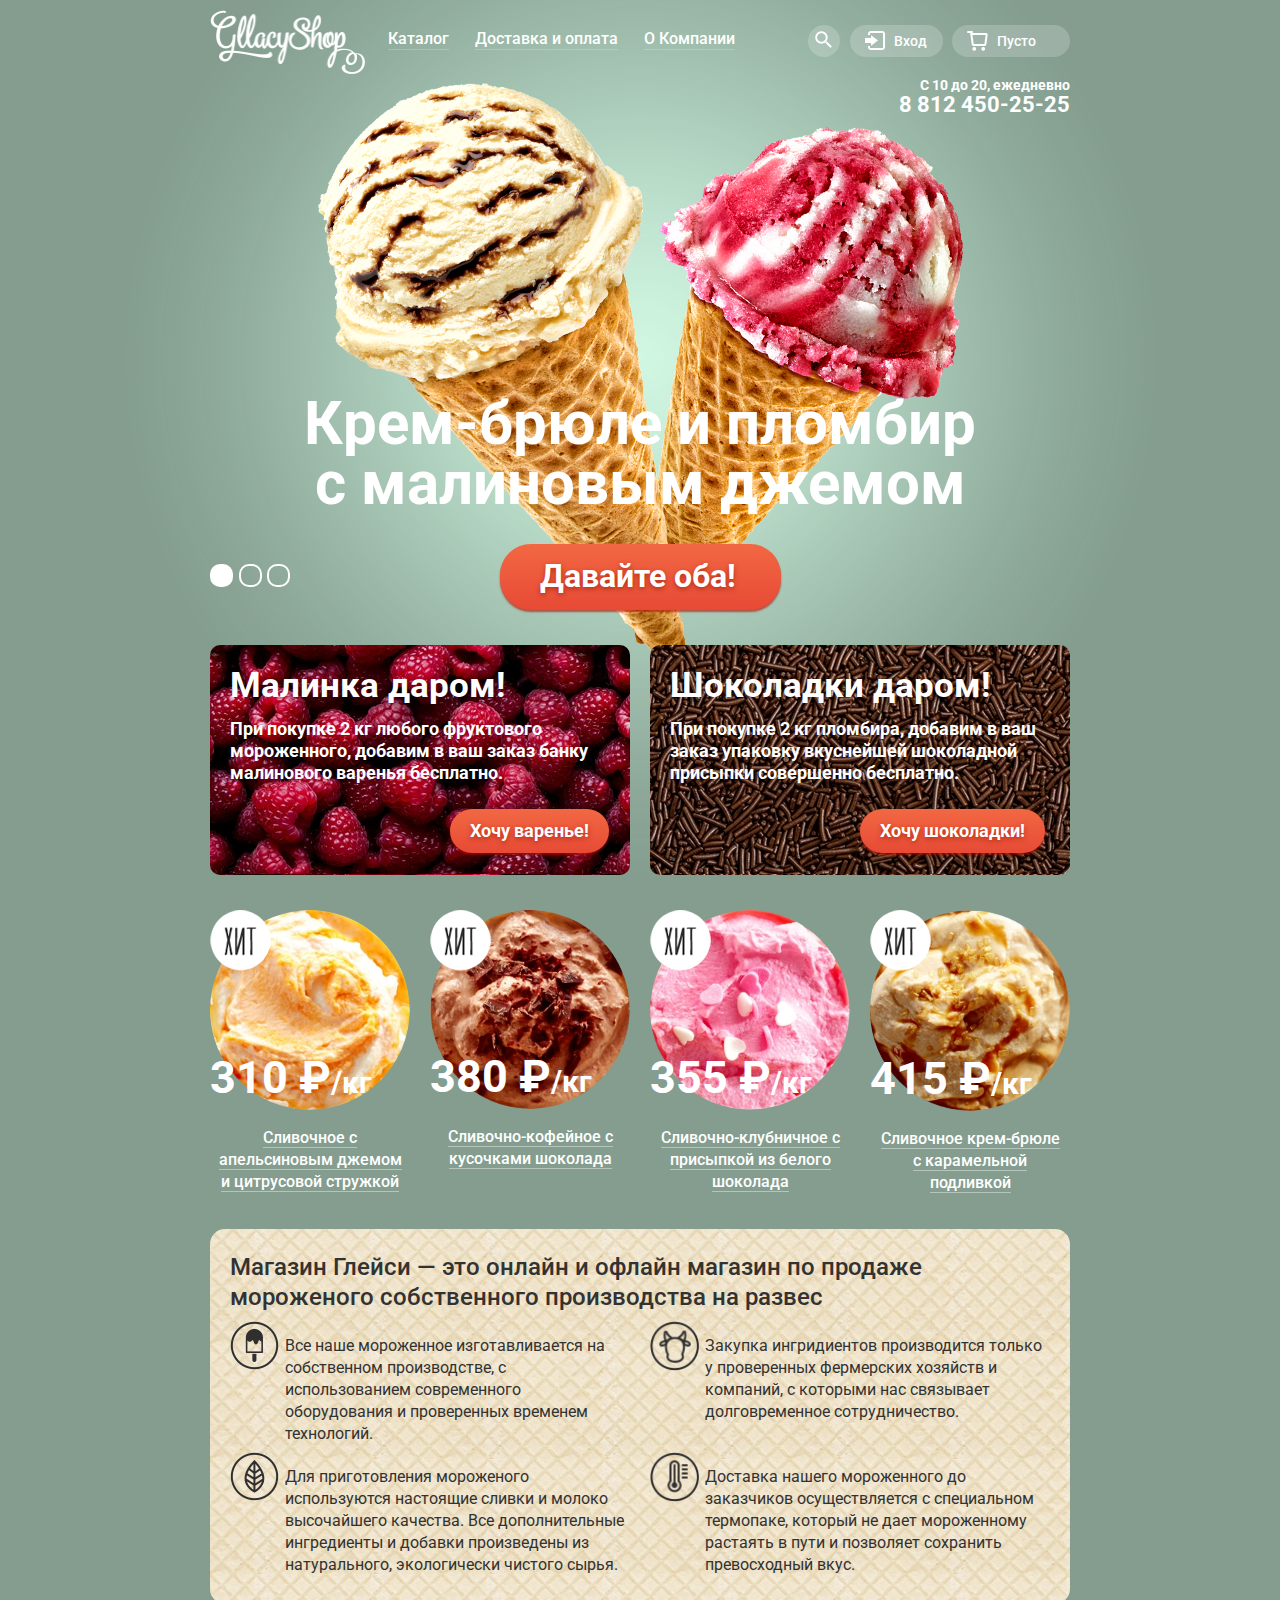
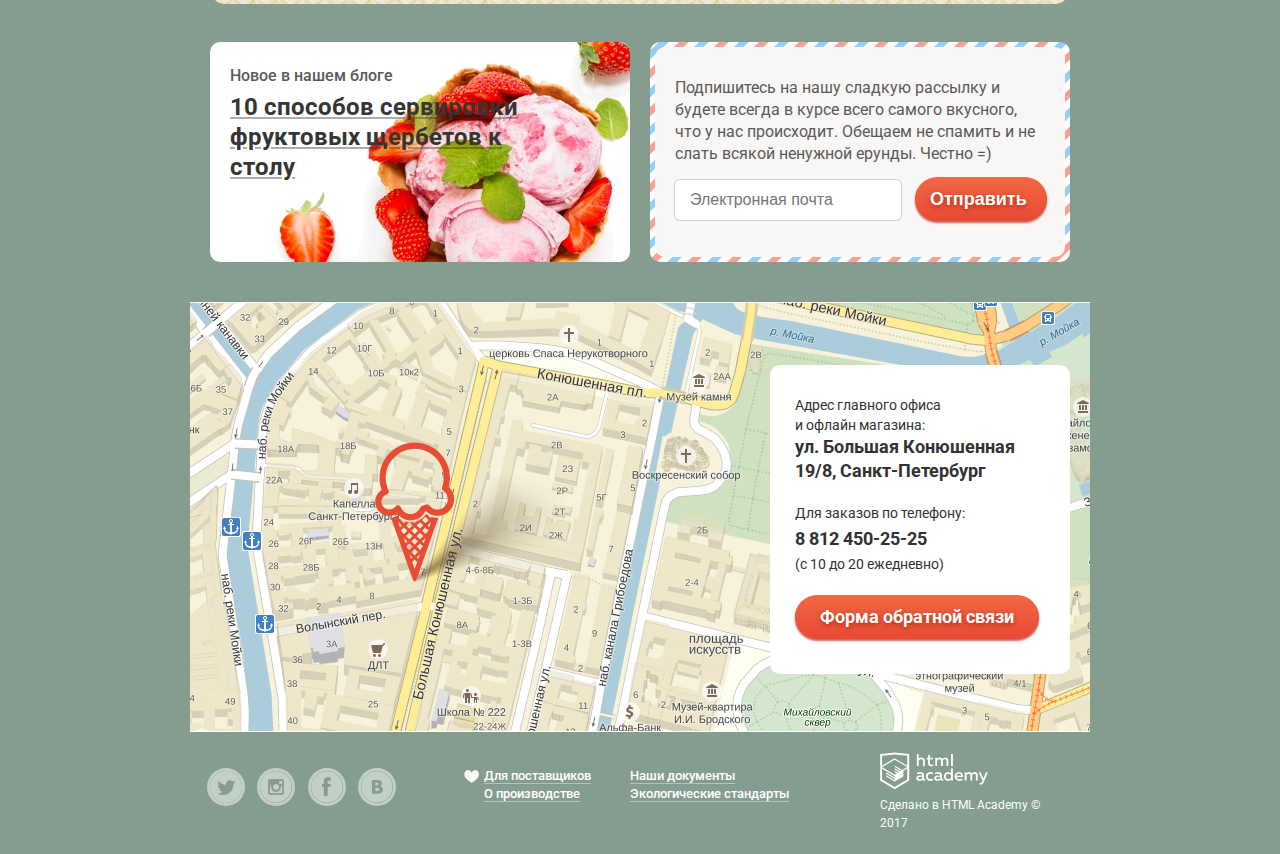
==== commit 1ad3715b: "финальная проверка v2" ====
--- a/index.html
+++ b/index.html
@@ -3,7 +3,7 @@
     <head>
         <meta charset="utf-8">
         <title>HTML Academy: Глейси</title>
-        <link href="https://fonts.googleapis.com/css?family=Roboto" rel="stylesheet">
+        <link href="https://fonts.googleapis.com/css?family=Roboto:400,500,700&amp;subset=cyrillic" rel="stylesheet">
         <link rel="stylesheet" href="css/normalize.css">
         <link rel="stylesheet" href="css/style.css">
     </head>
@@ -12,8 +12,8 @@
         <input type="radio" id="slider-radio-2" name="toogle">
         <input type="radio" id="slider-radio-3" name="toogle">
         <div class="site-wrapper">
-            <div class="container">
-                <header class="main-header">
+            <div class="container clearfix">
+                <header class="main-header clearfix">
                     <div class="header-left">
                         <img class="header-logo" src="img/logo.png" width="155" height="64" alt="Логотип Gllacy shop">
                         <nav class="main-nav">
@@ -208,9 +208,6 @@
             <div class="location">
                 <div class="map">
                     <div class="container">
-                        <div class="location-icon">
-                            <img src="#" alt="">
-                        </div>
                         <div class="location-address">
                             <p>Адрес главного офиса<br>
                             и офлайн магазина:<br>
@@ -250,5 +247,6 @@
                 </div>
             </footer>
         </div>
+        <script src="flexibility.js"></script>
     </body>
 </html>--- a/css/style.css
+++ b/css/style.css
@@ -1,3 +1,7 @@
+html {
+    margin: 0;
+    padding: 0;
+}
 body {
     margin: 0;
     padding: 0;
@@ -10,7 +14,7 @@
 }
 .site-wrapper {
     margin: 0;
-    padding:0;
+    padding: 0;
     background-position: top center;
     background-repeat: no-repeat;
 }
@@ -25,43 +29,54 @@
     text-decoration: none;
     color: white;
     text-shadow: 0 2px 5px rgba(160, 32, 11, 0.76);
-    box-shadow: 0 2px 2px rgba(172, 16, 0, 0.64);
+    -webkit-box-shadow: 0 2px 2px rgba(172, 16, 0, 0.64);
+            box-shadow: 0 2px 2px rgba(172, 16, 0, 0.64);
     background-color: #ffffff;
+    background-image: -webkit-gradient(linear, left bottom, left top, from(#e74a35), to(#f26843));
     background-image: linear-gradient(to top, #e74a35 0%, #f26843 100%);
     cursor: pointer;
 }
 .btn:hover {
+    background: -webkit-gradient(linear, left top, left bottom, from(#f58669), to(#ec6f5e));
     background: linear-gradient(to bottom, #f58669 0%, #ec6f5e 100%);
-    box-shadow: 0 2px 2px rgba(172, 16, 0, 1);
+    -webkit-box-shadow: 0 2px 2px rgba(172, 16, 0, 1);
+            box-shadow: 0 2px 2px rgba(172, 16, 0, 1);
 }
 
 .btn:active {
+    background: -webkit-gradient(linear, left top, left bottom, from(#d84732), to(#e1613e));
     background: linear-gradient(to bottom, #d84732 0%, #e1613e 100%);
-    box-shadow: inset 0 2px 2px rgba(172, 16, 0, 1);
+    -webkit-box-shadow: inset 0 2px 2px rgba(172, 16, 0, 1);
+            box-shadow: inset 0 2px 2px rgba(172, 16, 0, 1);
 }
 body > input[type="radio"] {
     display: none;
 }
 .container {
     margin: 0 auto;
-    padding:0 20px;
+    padding: 0 20px;
     width: 860px;
 }
 .main-header {
     margin: 0;
+    margin-top: 0px;
+    padding: 0;
+    padding-top: 5px;
+    display: -webkit-box;
+    display: -ms-flexbox;
+    display: flex;
+    -webkit-box-pack: justify;
+        -ms-flex-pack: justify;
+            justify-content: space-between;
+}
+.header-left {
     margin-top: 5px;
-    padding: 0;
-    display: flex;
-    justify-content: space-between;
-}
-.header-left {
-    display: flex;
-    margin-top: 5px;
-    width: 530px;
+}
+.header-logo {
+    float: left;
 }
 .main-nav {
-    margin-top:0px;
-    margin-left: auto;
+    float: left;
 }
 .main-nav > ul {
     font-size: 0px;
@@ -104,14 +119,15 @@
     border-radius: 26px;
 }
 .main-nav > ul > li > a:active {
-    box-shadow: inset 0 2px 1px #696969;
+    -webkit-box-shadow: inset 0 2px 1px #696969;
+            box-shadow: inset 0 2px 1px #696969;
     background-color: #ededed;
     background-color: rgba(248, 247, 244, 0.99);
 }
 .subnav {
     margin: 0;
     padding: 0;
-    position: relatve;
+    position: relative;
 }
 .subnav ul a {
     color: #333333;
@@ -126,7 +142,8 @@
     left: -5px;
     width: 143px;
     background-color: white;
-    box-shadow: 0 20px 20px rgba(0, 0, 0, 0.4);
+    -webkit-box-shadow: 0 20px 20px rgba(0, 0, 0, 0.4);
+            box-shadow: 0 20px 20px rgba(0, 0, 0, 0.4);
     border-radius: 5px;
     background-color: #f8f7f4;
     z-index: 2;
@@ -140,15 +157,17 @@
     width: 100%;
 }
 .subnav-hidden li:first-child {
-    padding-top:2px;
+    padding-top: 2px;
     margin-bottom: 8px;
     position: relative;
-    font-weight: 700;
+}
+.subnav-hidden li:first-child a {
+    font-size: 14px;
+    font-weight: bold;
 }
 .subnav-hidden li:first-child::after {
-    margin-left:5px;
+    margin-left: 5px;
     margin-right: 9px;
-    position: ablolute;
     display: block;
     content: " ";
     border-bottom: 1px solid rgba(50,50,50,0.2);
@@ -191,8 +210,12 @@
 .header-right-menu {
     margin: 0;
     padding: 0;
+    display: -webkit-box;
+    display: -ms-flexbox;
     display: flex;
-    justify-content: space-between;
+    -webkit-box-pack: justify;
+        -ms-flex-pack: justify;
+            justify-content: space-between;
     list-style: none;
 }
 .header-right-menu li {
@@ -208,21 +231,21 @@
     padding-bottom: 20px;
     padding-left: 17px;
     padding-right: 18px;
-    box-sizing: border-box;
-    box-shadow: 0 20px 20px rgba(0,0,0,0.4);
+    -webkit-box-shadow: 0 20px 20px rgba(0,0,0,0.4);
+            box-shadow: 0 20px 20px rgba(0,0,0,0.4);
     background-color: #f9f7f5;
     border-radius: 5px;
     z-index: 2;
 }
 .search-form {
-    width: 340px;
+    width: 305px;
 }
 .header-search:hover .search-form {
     display: block;
 }
 .search-form input[type="submit"] {
     display: block;
-    margin-top: -55px;
+    margin-top: -57px;
     margin-left: 292px;
     margin-right: 0px;
     margin-bottom: 20px;
@@ -235,12 +258,11 @@
     background-color: transparent;
 }
 .search-form input[type="submit"]:hover {
-    background-color: black;
-    background-image: url("../img/spritesheet.png");
-    background-repeat: no-repeat;
-    background-position: 0px -432px;
+    background-color: white;
+    background-image: url("../img/search-black.png");
+    background-repeat: no-repeat;
+    background-position: center;
     background-size: auto;
-    filter: invert(1);
     cursor: pointer;
 }
 .search-form input[type="search"] {
@@ -248,9 +270,10 @@
     padding-bottom: 12px;
     padding-left: 10px;
     padding-right: 10px;
-    width: 310px;
+    width: 280px;
     border: none;
-    box-shadow: 0px 0px 0px 1px rgba(178,178,178,0.52);
+    -webkit-box-shadow: 0px 0px 0px 1px rgba(178,178,178,0.52);
+            box-shadow: 0px 0px 0px 1px rgba(178,178,178,0.52);
     border-radius: 5px;
 }
 .search-form label {
@@ -262,7 +285,8 @@
     color: #5b9ddf;
 }
 .search-form input[type="search"]:hover {
-    box-shadow: 0px 0px 0px 2px rgba(178,178,178,0.52);
+    -webkit-box-shadow: 0px 0px 0px 2px rgba(178,178,178,0.52);
+            box-shadow: 0px 0px 0px 2px rgba(178,178,178,0.52);
 }
 .header-right-menu .header-btn {
     position: relative;
@@ -295,10 +319,6 @@
     height: 17px;
     background-position: -5px -437px;
 }
-.search-btn:hover {
-    background-color: black;
-    filter: invert(1);
-}
  .search-btn:hover .search-form {
     display: block;
 }
@@ -319,8 +339,21 @@
     background-position: -5px -65px;
 }
 .header-login-btn:hover {
-    background-color: black;
-    filter: invert(1);
+    color: black;
+    background-color: white;
+}
+.header-login-btn:hover::before {
+    position: absolute;
+    top: 6px;
+    left: 15px;
+    display: block;
+    content: " ";
+    background-image: url("../img/enter-black.png");
+    background-repeat: no-repeat;
+    width: 21px;
+    height: 19px;
+    background-position: center;
+    
 }
 .header-login:hover .form-hidden {
     display: block;
@@ -334,11 +367,13 @@
     padding-bottom: 20px;
     padding-left: 17px;
     padding-right: 18px;
-    box-sizing: border-box;
+    -webkit-box-sizing: border-box;
+            box-sizing: border-box;
     background-color: #f9f7f5;
     border-radius: 5px;
-    box-shadow: 0 20px 20px rgba(0,0,0,0.4);
-    z-index:2;
+    -webkit-box-shadow: 0 20px 20px rgba(0,0,0,0.4);
+            box-shadow: 0 20px 20px rgba(0,0,0,0.4);
+    z-index: 2;
 }
 .form-hidden label {
     display: none;
@@ -354,7 +389,7 @@
     display: block;
 }
 .form-hidden input[type="email"], .form-hidden input[type="password"] {
-    margin-bottom:22px;
+    margin-bottom: 22px;
     padding-top: 12px;
     padding-bottom: 12px;
     padding-left: 15px;
@@ -365,11 +400,13 @@
     font-weight: 400;
     border: none;
     border-radius: 5px;
-    box-shadow: 0px 0px 0px 1px rgba(178,178,178,0.52); 
+    -webkit-box-shadow: 0px 0px 0px 1px rgba(178,178,178,0.52);
+            box-shadow: 0px 0px 0px 1px rgba(178,178,178,0.52); 
 }
 .form-hidden input[type="email"]:hover,
 .form-hidden input[type="password"]:hover {
-    box-shadow: 0px 0px 0px 2px rgba(178,178,178,0.52);
+    -webkit-box-shadow: 0px 0px 0px 2px rgba(178,178,178,0.52);
+            box-shadow: 0px 0px 0px 2px rgba(178,178,178,0.52);
 }
 .form-hidden input[type="submit"] {
     float: left;
@@ -385,21 +422,26 @@
     font-size: 18px;
     font-weight: 500;
     text-shadow: 0 2px 5px rgba(160, 32, 11, 0.76);
-    box-shadow: 0 2px 2px rgba(172, 16, 0, 0.64);
+    -webkit-box-shadow: 0 2px 2px rgba(172, 16, 0, 0.64);
+            box-shadow: 0 2px 2px rgba(172, 16, 0, 0.64);
     background-color: #ffffff;
+    background-image: -webkit-gradient(linear, left bottom, left top, from(#e74a35), to(#f26843));
     background-image: linear-gradient(to top, #e74a35 0%, #f26843 100%);
     border: none;
     border-radius: 22px;
     cursor: pointer;
 }
 .form-hidden input[type="submit"]:hover {
+    background: -webkit-gradient(linear, left top, left bottom, from(#f58669), to(#ec6f5e));
     background: linear-gradient(to bottom, #f58669 0%, #ec6f5e 100%);
-    box-shadow: 0 2px 2px rgba(172, 16, 0, 1);
-}
-
+    -webkit-box-shadow: 0 2px 2px rgba(172, 16, 0, 1);
+            box-shadow: 0 2px 2px rgba(172, 16, 0, 1);
+}
 .form-hidden input[type="submit"]:active {
+    background: -webkit-gradient(linear, left top, left bottom, from(#d84732), to(#e1613e));
     background: linear-gradient(to bottom, #d84732 0%, #e1613e 100%);
-    box-shadow: inset 0 2px 2px rgba(172, 16, 0, 1);
+    -webkit-box-shadow: inset 0 2px 2px rgba(172, 16, 0, 1);
+            box-shadow: inset 0 2px 2px rgba(172, 16, 0, 1);
 }
 .form-hidden a {
     display: block;
@@ -459,12 +501,26 @@
     background-position: -5px -5px;
 }
 .basket-empty-btn:hover {
-    background-color: black;
-    filter: invert(1);
+    color: black;
+    background-color: white;
+}
+.basket-empty-btn:hover::before {
+    position: absolute;
+    top: 6px;
+    left: 15px;
+    display: block;
+    content: " ";
+    background-image: url("../img/basket-black.png");
+    background-repeat: no-repeat;
+    width: 21px;
+    height: 19px;
+    background-position: center;
 }
 .header-right-menu .basket-full-btn {
     padding-left: 45px;
     padding-right: 14px;
+    color: black;
+    background-color: white;
 }
 .basket-full-btn::before {
     position: absolute;
@@ -478,7 +534,7 @@
     height: 20px;
    background-position: -5px -35px;
 }
-.basket-full-btn:hover {
+.basket-full-btn {
     color: black;
     background-color: white;
 }
@@ -492,12 +548,14 @@
     padding-left: 17px;
     padding-right: 18px;
     width: 538px;
-    box-sizing: border-box;
+    -webkit-box-sizing: border-box;
+            box-sizing: border-box;
     color: black;
     background-color: #f9f7f5;
     border-radius: 5px;
-    box-shadow: 0 20px 20px rgba(0,0,0,0.4);
-    z-index:2;
+    -webkit-box-shadow: 0 20px 20px rgba(0,0,0,0.4);
+            box-shadow: 0 20px 20px rgba(0,0,0,0.4);
+    z-index: 2;
 }
 .header-basket:hover .basket-hidden {
     display: block;
@@ -528,13 +586,13 @@
     width: 230px;
     color: #323232;
     font-size: 13px;
-    font-weight: 400px;
+    font-weight: 400;
     line-height: 16px;
 }
 .basket-price {
     padding-left: 15px;
     font-size: 13px;
-    font-weight: 400px;
+    font-weight: 400;
     line-height: 16px;
     color: #323232;
 }
@@ -544,7 +602,7 @@
 .basket-cost {
     padding-left: 28px;
     font-size: 13px;
-    font-weight: 400px;
+    font-weight: 400;
     color: #323232;
     line-height: 16px;
 }
@@ -574,7 +632,7 @@
     padding: 13px 15px;
     margin-left: auto;
     font-size: 18px;
-    font-weight: 700px;
+    font-weight: 700;
     border-radius: 22px;
 }
 .schedule {
@@ -592,13 +650,13 @@
 }
 .slider {
     position: relative;
-    min-height: 510px;
+    margin-bottom: 15px;
 }
 .slider-title {
     padding-top: 277px;
     margin-left: auto;
     margin-right: auto;
-    width: 670px;
+    width: 690px;
     font-size: 60px;
     font-weight: 700;
     line-height: 60px;
@@ -611,10 +669,10 @@
     display: inline-block;
     margin-top: 30px;
     margin-left: 290px;
-    padding-top:10px;
+    padding-top: 10px;
     padding-bottom: 12px;
-    padding-left:40px;
-    padding-right:45px;
+    padding-left: 40px;
+    padding-right: 45px;
     text-align: center;
     font-size: 32px;
     font-weight: 700;
@@ -622,12 +680,16 @@
     border-radius: 31px;
 }
 .slider ul {
-    margin:0;
-    padding:0;
+    margin: 0;
+    padding: 0;
     position: absolute;
     top: 447px;
+    display: -webkit-box;
+    display: -ms-flexbox;
     display: flex;
-    justify-content: space-between;
+    -webkit-box-pack: justify;
+        -ms-flex-pack: justify;
+            justify-content: space-between;
     width: 80px;
 }
 .slider li {
@@ -669,8 +731,12 @@
     display: block;
 }
 .bonus {
+    display: -webkit-box;
+    display: -ms-flexbox;
     display: flex;
-    justify-content: space-between;
+    -webkit-box-pack: justify;
+        -ms-flex-pack: justify;
+            justify-content: space-between;
 }
 .bonus-left, .bonus-right {
     margin-top: 20px;
@@ -703,10 +769,10 @@
     border-radius: 22px;
 }
 .bonus-left .bonus-btn {
-    margin-left:240px;
+    margin-left: 240px;
 }
 .bonus-right .bonus-btn {
-    margin-left:210px;
+    margin-left: 210px;
 }
 .bonus-left {
     background: #7f0c33;
@@ -720,15 +786,20 @@
 }
 .gallery-container {
     margin: 0px auto;
+    display: -webkit-box;
+    display: -ms-flexbox;
     display: flex;
-    justify-content: space-between;
-    flex-wrap: wrap;
+    -webkit-box-pack: justify;
+        -ms-flex-pack: justify;
+            justify-content: space-between;
+    -ms-flex-wrap: wrap;
+        flex-wrap: wrap;
     width: 860px;
 }
 .gallery-item {
     position: relative;
     margin-top: 25px;
-    margin-bottom:-70px;
+    margin-bottom: -70px;
     padding-top: 10px;
     width: 200px;
     border-radius: 5px;
@@ -736,7 +807,8 @@
 }
 .gallery-item:hover {
     background-color: rgba(255,255,255,0.2);
-    box-shadow: 0 20px 20px rgba(0,0,0,0.4);
+    -webkit-box-shadow: 0 20px 20px rgba(0,0,0,0.4);
+            box-shadow: 0 20px 20px rgba(0,0,0,0.4);
     z-index: 3;
 }
 .item-icon {
@@ -745,7 +817,7 @@
 }
 .hit::before {
     position: absolute;
-    display:block;
+    display: block;
     content: " ";
     width: 61px;
     height: 61px;
@@ -784,7 +856,7 @@
     margin-left: 4px;
     padding: 10px 14px;
     font-size: 18px;
-    font-weight: 700px;
+    font-weight: 700;
     line-height: 24px;
     border-radius: 22px;
     z-index: 2;
@@ -798,13 +870,13 @@
 .features {
     margin-top: 35px;
     color: #323232;
-    border-radius: 10px;
+    border-radius: 15px;
     background: #ecdcbc;
     background-image: url("../img/features-pattern.jpg");
 }
 .features h2 {
-    padding-top:23px;
-    padding-left:20px;
+    padding-top: 23px;
+    padding-left: 20px;
     padding-right: 20px;
     margin-bottom: 7px;
     font-size: 24px;
@@ -814,17 +886,21 @@
 .features-flex-container {
     padding: 0 20px;
     padding-bottom: 23px;
+    display: -webkit-box;
+    display: -ms-flexbox;
     display: flex;
-    
-    justify-content: space-between;
-    flex-wrap: wrap;
+    -webkit-box-pack: justify;
+        -ms-flex-pack: justify;
+            justify-content: space-between;
+    -ms-flex-wrap: wrap;
+        flex-wrap: wrap;
 }
 .features-item {
     position: relative;
     width: 400px;
 }
 .features-icon {
-    display:block;
+    display: block;
     content: " ";
     position: absolute;
     top: 2px;
@@ -835,16 +911,18 @@
     font-size: 16px;
     font-weight: 400;
     line-height: 22px;
-    
-    
 }
 .features-icon {
     position: absolute;
 }
 .news  {
-    padding-bottom: 40px;
+    padding-bottom: 7px;
+    display: -webkit-box;
+    display: -ms-flexbox;
     display: flex;
-    justify-content: space-between;
+    -webkit-box-pack: justify;
+        -ms-flex-pack: justify;
+            justify-content: space-between;
 }
 .news-blog, .news-subscription {
     margin-top: 38px;
@@ -868,7 +946,7 @@
     color: #5a5a5a;
 }
 .news-blog a {
-    position:relative;
+    position: relative;
     margin-left: 20px;
     display: block;
     width: 300px;
@@ -929,10 +1007,12 @@
     line-height: 24px;
     border: none;
     border-radius: 5px;
-    box-shadow: 0px 0px 0px 1px rgba(178,178,178,0.52);
+    -webkit-box-shadow: 0px 0px 0px 1px rgba(178,178,178,0.52);
+            box-shadow: 0px 0px 0px 1px rgba(178,178,178,0.52);
 }
 .subscription-form input[type="email"]:hover {
-    box-shadow: 0px 0px 0px 2px rgba(178,178,178,0.52);
+    -webkit-box-shadow: 0px 0px 0px 2px rgba(178,178,178,0.52);
+            box-shadow: 0px 0px 0px 2px rgba(178,178,178,0.52);
 }
 .subscription-form label {
     display: none;
@@ -947,10 +1027,11 @@
 }
 .subscription-form input[type="submit"] {
     display: inline-block;
-    padding: 12px 15px;
+    padding: 10px 15px;
     padding-right: 20px;
     font-size: 18px;
-    font-weight: 500;
+    font-weight: 700;
+    line-height: 24px;
     border: none;
     border-radius: 22px;
 }
@@ -959,25 +1040,26 @@
     position: fixed;
     top: 338px;
     left: 50%;
-    margin-left: -100px;
+    margin-left: -235px;
     margin-top: 3px;
     padding-top: 17px;
     padding-bottom: 20px;
     padding-left: 22px;
     padding-right: 18px;
-    box-sizing: border-box;
+    -webkit-box-sizing: border-box;
+            box-sizing: border-box;
     width: 476px;
     background-color: #f8f7f4;
     border-radius: 5px;
-    box-shadow: 0 20px 20px rgba(0,0,0,0.4);
-    z-index:1;
+    -webkit-box-shadow: 0 20px 20px rgba(0,0,0,0.4);
+            box-shadow: 0 20px 20px rgba(0,0,0,0.4);
+    z-index: 1;
 }
 .modal-form h3 {
     margin-top: 0px;
     margin-bottom: 20px;
     color: #333333;
     font-size: 24px;
-    
 }
 .modal-form input {
     display: block;
@@ -995,7 +1077,7 @@
 }
 .modal-form input[type="email"],
 .modal-form input[type="text"] {
-    margin-bottom:22px;
+    margin-bottom: 22px;
     padding-top: 12px;
     padding-bottom: 12px;
     padding-left: 15px;
@@ -1006,10 +1088,11 @@
     font-weight: 400;
     border: none;
     border-radius: 5px;
-    box-shadow: 0px 0px 0px 1px rgba(178,178,178,0.52); 
+    -webkit-box-shadow: 0px 0px 0px 1px rgba(178,178,178,0.52);
+            box-shadow: 0px 0px 0px 1px rgba(178,178,178,0.52); 
 }
 .modal-form textarea {
-    margin-bottom:22px;
+    margin-bottom: 22px;
     padding-top: 12px;
     padding-bottom: 12px;
     padding-left: 15px;
@@ -1021,12 +1104,14 @@
     font-weight: 400;
     border: none;
     border-radius: 5px;
-    box-shadow: 0px 0px 0px 1px rgba(178,178,178,0.52); 
+    -webkit-box-shadow: 0px 0px 0px 1px rgba(178,178,178,0.52);
+            box-shadow: 0px 0px 0px 1px rgba(178,178,178,0.52); 
 }
 .modal-form input[type="email"]:hover,
 .modal-form input[type="text"]:hover,
 .modal-form textarea:hover {
-    box-shadow: 0px 0px 0px 2px rgba(178,178,178,0.52);
+    -webkit-box-shadow: 0px 0px 0px 2px rgba(178,178,178,0.52);
+            box-shadow: 0px 0px 0px 2px rgba(178,178,178,0.52);
 }
 .modal-form input[type="email"]:focus ~ label[for="model-email-field"],
 .modal-form input[type="text"]:focus ~ label[for="first-name-field"],
@@ -1047,21 +1132,26 @@
     font-size: 18px;
     font-weight: 500;
     text-shadow: 0 2px 5px rgba(160, 32, 11, 0.76);
-    box-shadow: 0 2px 2px rgba(172, 16, 0, 0.64);
+    -webkit-box-shadow: 0 2px 2px rgba(172, 16, 0, 0.64);
+            box-shadow: 0 2px 2px rgba(172, 16, 0, 0.64);
     background-color: #ffffff;
+    background-image: -webkit-gradient(linear, left bottom, left top, from(#e74a35), to(#f26843));
     background-image: linear-gradient(to top, #e74a35 0%, #f26843 100%);
     border: none;
     border-radius: 22px;
     cursor: pointer;
 }
 .modal-form input[type="submit"]:hover {
+    background: -webkit-gradient(linear, left top, left bottom, from(#f58669), to(#ec6f5e));
     background: linear-gradient(to bottom, #f58669 0%, #ec6f5e 100%);
-    box-shadow: 0 2px 2px rgba(172, 16, 0, 1);
-}
-
+    -webkit-box-shadow: 0 2px 2px rgba(172, 16, 0, 1);
+            box-shadow: 0 2px 2px rgba(172, 16, 0, 1);
+}
 .modal-form input[type="submit"]:active {
+    background: -webkit-gradient(linear, left top, left bottom, from(#d84732), to(#e1613e));
     background: linear-gradient(to bottom, #d84732 0%, #e1613e 100%);
-    box-shadow: inset 0 2px 2px rgba(172, 16, 0, 1);
+    -webkit-box-shadow: inset 0 2px 2px rgba(172, 16, 0, 1);
+            box-shadow: inset 0 2px 2px rgba(172, 16, 0, 1);
 }
 .modal-form button {
     position: absolute;
@@ -1077,20 +1167,22 @@
     cursor: pointer;
 }
 .location {
-    margin-top:-2px;
+    margin-top: -2px;
+    padding-top: 35px;
 }
 .map {
     margin: 0 auto;
-    padding:0px;
+    padding: 0px;
     width: 900px;
     background: url("../img/pin.png") no-repeat 185px 140px,
                 url("../img/map.jpg") no-repeat;
 }
 .map .container {
-    min-height: 434px;
+    height: 434px;
+    padding-top: 1px;
 }
 .location-address {
-    margin-top: 38px;
+    margin-top: 62px;
     margin-left: 560px;
     width: 300px;
     color: #323232;
@@ -1134,7 +1226,7 @@
     line-height: 22px;
 }
 .location-btn {
-    display:inline-block;
+    display: inline-block;
     margin-left: 25px;
     margin-bottom: 35px;
     padding: 10px 25px;
@@ -1144,7 +1236,7 @@
     border-radius: 22px;
 }
 .breadcrumbs {
-    margin-top: -17px;
+    margin-top: -20px;
     margin-right: 260px;
 }
 .breadcrumbs ul {
@@ -1153,11 +1245,26 @@
 }
 .breadcrumbs li {
     display: inline-block;
+    position: relative;
     margin-right: 18px;
     font-size: 14px;
     font-weight: 400;
     line-height: 16px;
 }
+.breadcrumbs li::after {
+    position: absolute;
+    bottom: 2px;
+    right: -15px;
+    display: block;
+    content: " ";
+    width: 12px;
+    height: 10px;
+    background-image: url("../img/arrow.png");
+    background-repeat: no-repeat;
+}
+.breadcrumbs li.breadcrumbs-active::after {
+    display: none;
+}
 .main-catalog {
     margin-top: -20px;
 }
@@ -1172,7 +1279,7 @@
 }
 .form-block {
     display: inline-block;
-    margin-top: 1px;
+    margin-top: 3px;
     margin-right: 15px;
     margin-bottom: 2px;
     vertical-align: top;
@@ -1186,7 +1293,7 @@
     line-height: 16px;
 }
 .sorting {
-    margin-top:0px;
+    margin-top: 0px;
     width: 195px;
 }
 .sorting label, .price label {
@@ -1205,8 +1312,8 @@
     border-radius: 18px;
 }
 .sorting select:hover {
-    background-color: black;
-    filter: invert(1);
+    color: black;
+    background-color: white;
 }
 .sorting  option {
     color: black;
@@ -1235,7 +1342,8 @@
     height: 20px;
     border-radius: 50%;
     background-color: #f8f7f4;
-    box-shadow: 0 2px 2px rgba(0,0,0,0.1);
+    -webkit-box-shadow: 0 2px 2px rgba(0,0,0,0.1);
+            box-shadow: 0 2px 2px rgba(0,0,0,0.1);
     cursor: pointer;
 }
 .toogle-min {
@@ -1247,7 +1355,7 @@
     left: 115px;
 }
 .bar {
-    height:100%;
+    height: 100%;
     margin-left: 15px;
     width: 115px;
     background-color: #f8f7f4;
@@ -1260,12 +1368,19 @@
     position: relative;
     padding-left: 15px;
     padding-right: 15px;
-    display:flex;
-    box-sizing: border-box;
+    display: -webkit-box;
+    display: -ms-flexbox;
+    display: flex;
+    -webkit-box-sizing: border-box;
+            box-sizing: border-box;
     width: 415px;
     height: 36px;
-    justify-content: space-between;
-    align-items: center;
+    -webkit-box-pack: justify;
+        -ms-flex-pack: justify;
+            justify-content: space-between;
+    -webkit-box-align: center;
+        -ms-flex-align: center;
+            align-items: center;
     background-color: rgba(248,247,244,0.2);
     border-radius: 18px;
 }
@@ -1287,11 +1402,13 @@
     background-color: rgba(132,157,143,1);
     border: 4px solid #849d8f;
     border-radius: 50%;
-    box-shadow: 0 0 0 1px rgba(255,255,255,1);
+    -webkit-box-shadow: 0 0 0 1px rgba(255,255,255,1);
+            box-shadow: 0 0 0 1px rgba(255,255,255,1);
 }
 .fatcontent-container label:hover::before {
     border-width: 3px;
-    box-shadow: 0 0 0 2px rgba(255,255,255,1);
+    -webkit-box-shadow: 0 0 0 2px rgba(255,255,255,1);
+            box-shadow: 0 0 0 2px rgba(255,255,255,1);
 }
 .fatcontent input[id="fatcontent-0"]:checked ~ label[for="fatcontent-0"]::before,
 .fatcontent input[id="fatcontent-less10"]:checked ~ label[for="fatcontent-less10"]::before,
@@ -1313,14 +1430,21 @@
     padding-left: 15px;
 }
 .filler-container {
+    display: -webkit-box;
+    display: -ms-flexbox;
     display: flex;
     padding-left: 15px;
     padding-right: 15px;
-    box-sizing: border-box;
+    -webkit-box-sizing: border-box;
+            box-sizing: border-box;
     width: 700px;
     height: 36px;
-    justify-content: space-between;
-    align-items: center;
+    -webkit-box-pack: justify;
+        -ms-flex-pack: justify;
+            justify-content: space-between;
+    -webkit-box-align: center;
+        -ms-flex-align: center;
+            align-items: center;
     background-color: rgba(248,247,244,0.2);
     border-radius: 18px;
 }
@@ -1346,7 +1470,8 @@
     content: " ";
     width: 20px;
     height: 20px;
-    box-shadow: inset 0 0 0 1px rgba(255,255,255,1);
+    -webkit-box-shadow: inset 0 0 0 1px rgba(255,255,255,1);
+            box-shadow: inset 0 0 0 1px rgba(255,255,255,1);
     border-radius: 4px;
 }
 .filler-container input[id="filler-chocolate"]:checked ~ label[for="filler-chocolate"]::before,
@@ -1359,10 +1484,11 @@
     background-position: center;
 }
 .filler-container label:hover::before {
-    box-shadow: inset 0 0 0 2px rgba(255,255,255,1);
+    -webkit-box-shadow: inset 0 0 0 2px rgba(255,255,255,1);
+            box-shadow: inset 0 0 0 2px rgba(255,255,255,1);
 }
 .main-catalog .form-block-btn {
-    margin-top: 32px;
+    margin-top: 36px;
     margin-right: 0px;
     width: 142px;
     height: 36px;
@@ -1376,32 +1502,33 @@
     cursor: pointer;
 }
 .main-catalog .form-block-btn:hover {
-    background-color: black;
-    border-color: black;
-    filter: invert(1);
+    color: black;
+    background-color: white;
 }
 .main-catalog .form-block-btn:active {
     border: none;
-    box-shadow: inset 0 2px 1px #696969;
+    -webkit-box-shadow: inset 0 2px 1px #696969;
+            box-shadow: inset 0 2px 1px #696969;
 }
 .main-gallery {
     border-bottom: 1px solid rgba(255,255,255,0.2);
 }
 .gallery-paginator {
+    display: -webkit-box;
+    display: -ms-flexbox;
     display: flex;
     margin-top: 77px;
     margin-left: auto;
     margin-right: 0;
     margin-bottom: 30px;
     padding: 0;
-    justify-content: space-between;
+    -webkit-box-pack: justify;
+        -ms-flex-pack: justify;
+            justify-content: space-between;
     width: 190px;
     min-height: 25px;
     list-style: none;
 }
-.gallery-paginator li {
-    
-}
 .gallery-paginator li:first-child a {
     text-indent: -5000px;
     background-image: url("../img/prev.png");
@@ -1417,7 +1544,8 @@
 .gallery-paginator a {
     display: block;
     padding-top: 5px;
-    box-sizing: border-box;
+    -webkit-box-sizing: border-box;
+            box-sizing: border-box;
     width: 25px;
     height: 25px;
     border-radius: 50%;
@@ -1435,29 +1563,42 @@
     background-color: inherit;
 }
 .gallery-paginator a.paginator-active {
-    background-color: black;
-    filter: invert(1);
+   color: black;
+   background-color: white;
+}
+.main-footer {
+    margin-bottom: 0px;
+    padding-bottom: 10px;
 }
 .main-footer .container {
+    display: -webkit-box;
+    display: -ms-flexbox;
     display: flex;
-    justify-content: space-between;
+    -webkit-box-pack: justify;
+        -ms-flex-pack: justify;
+            justify-content: space-between;
 }
 .catalog-page .main-footer {
     padding-top: 5px;
 }
 .footer-social {
+    display: -webkit-box;
+    display: -ms-flexbox;
     display: flex;
-    justify-content: space-between;
+    -webkit-box-pack: justify;
+        -ms-flex-pack: justify;
+            justify-content: space-between;
     width: 183px;
 }
 .footer-btn {
-    position:relative;
+    position: relative;
     margin-top: 34px;
     width: 32px;
     height: 32px;
     font-size: 0px;
     border-radius: 19px;
-    box-shadow: 0 0 0 3px rgba(255,255,255,0.5);
+    -webkit-box-shadow: 0 0 0 3px rgba(255,255,255,0.5);
+            box-shadow: 0 0 0 3px rgba(255,255,255,0.5);
 }
 .footer-btn::before {
     display: block;
@@ -1471,17 +1612,20 @@
     opacity: 0.8;
 }
 .footer-btn:hover {
-    box-shadow: 0 0 0 3px rgba(255,255,255,0.7);
+    -webkit-box-shadow: 0 0 0 3px rgba(255,255,255,0.7);
+            box-shadow: 0 0 0 3px rgba(255,255,255,0.7);
 }
 .footer-btn:hover::before {
     opacity: 1;
 }
 .footer-btn:active {
-    box-shadow: 0 0 0 3px rgba(255,255,255,0.7);
+    -webkit-box-shadow: 0 0 0 3px rgba(255,255,255,0.7);
+            box-shadow: 0 0 0 3px rgba(255,255,255,0.7);
 }
 .footer-btn:active::before {
     opacity: 0.9;
-    box-shadow: inset 0 2px 1px #888888;
+    -webkit-box-shadow: inset 0 2px 1px #888888;
+            box-shadow: inset 0 2px 1px #888888;
 }
 .footer-social .tw-btn::before {
     background-image: url("../img/spritesheet.png");
@@ -1504,8 +1648,12 @@
     background-position: -5px -506px;
 }
 .footer-menu {
+    display: -webkit-box;
+    display: -ms-flexbox;
     display: flex;
-    justify-content: space-between;
+    -webkit-box-pack: justify;
+        -ms-flex-pack: justify;
+            justify-content: space-between;
     width: 305px;
     font-size: 13px;
     font-weight: 400;
@@ -1523,7 +1671,7 @@
     color: #ffbc9e;
     border-bottom: 1px solid rgba(255,188,158,0.4);
 }
-.footer-menu  .bold{
+.footer-menu  .bold {
     position: relative;
     font-weight: 700;
 }
@@ -1557,5 +1705,5 @@
 .copyright p {
     font-size: 12px;
     font-weight: 400;
-    line-height: 18px;;
-}
+    line-height: 18px;
+}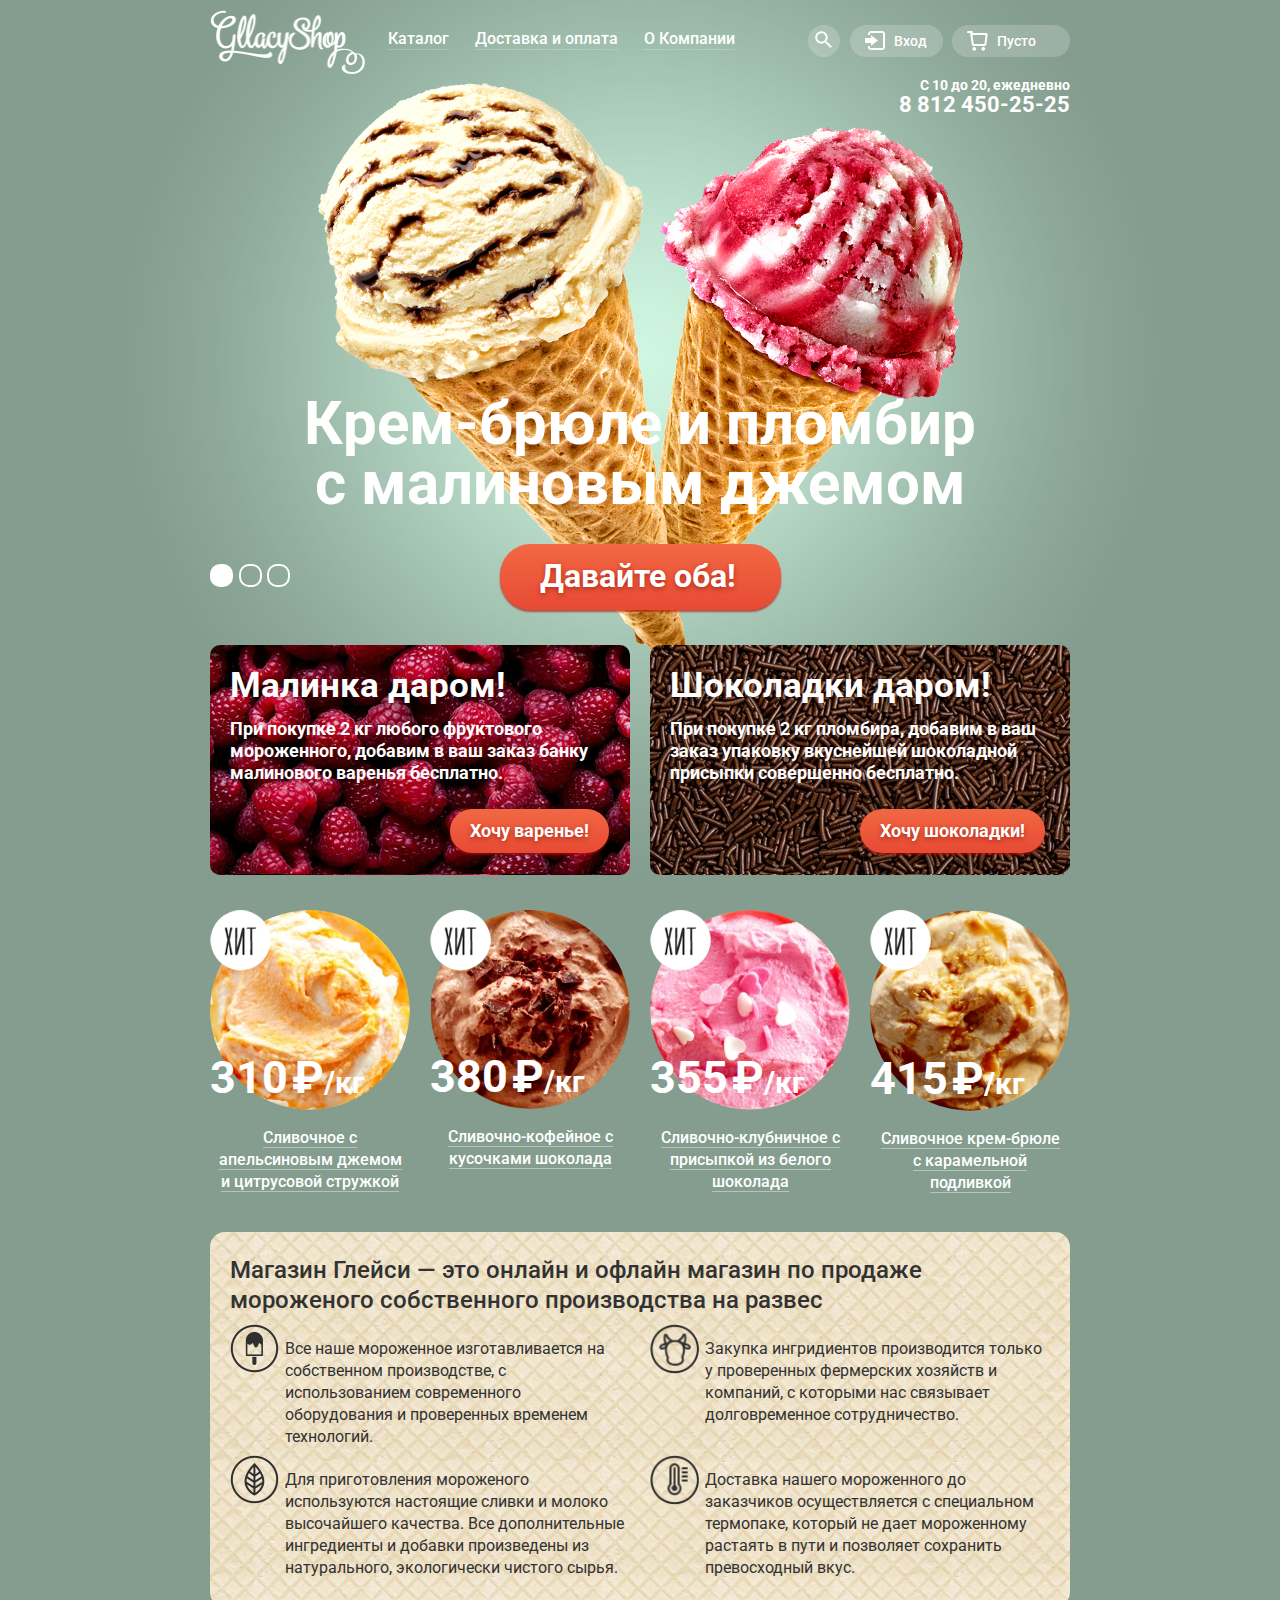
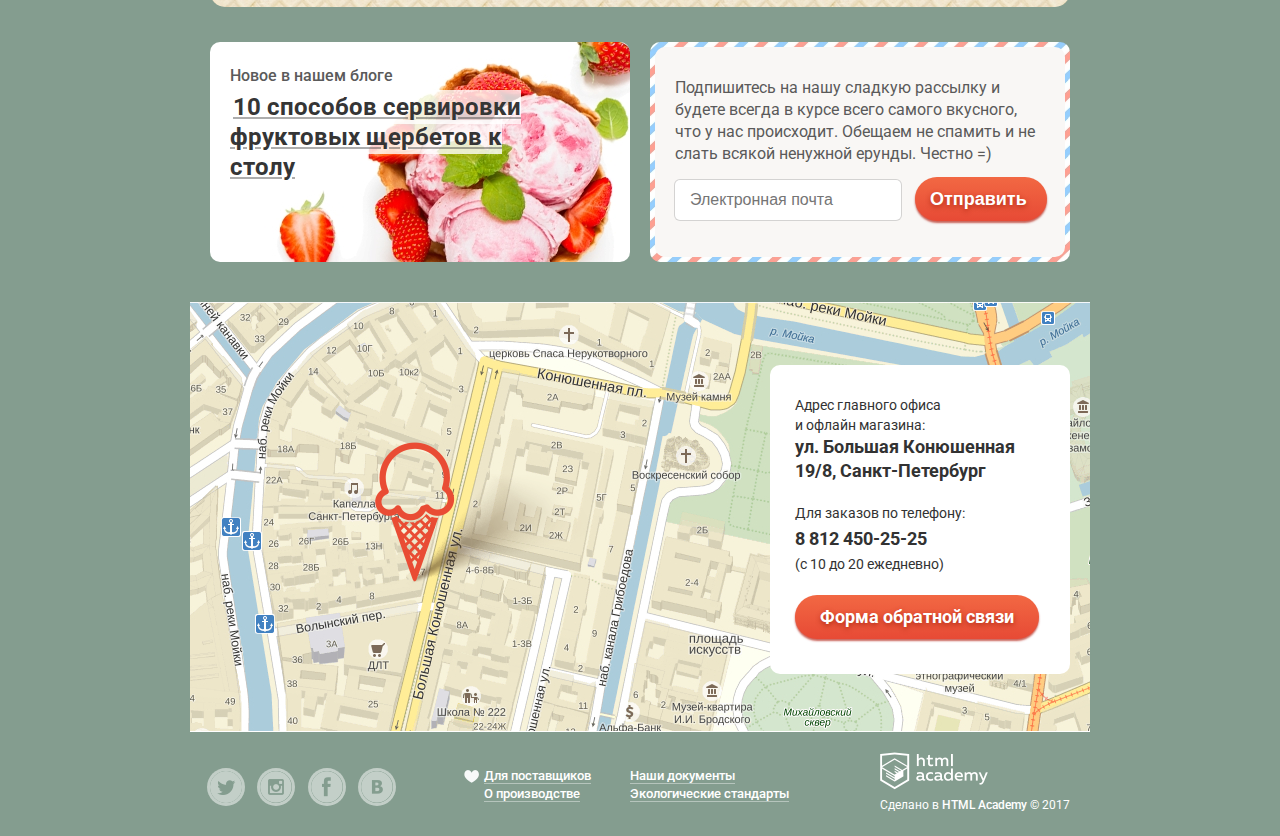
==== commit 5a87223c: "финальная проверка v3" ====
--- a/index.html
+++ b/index.html
@@ -113,7 +113,7 @@
                     <div class="gallery-container">
                         <div class="gallery-item hit">
                             <img class="item-icon" src="img/item-orange.jpg" width="200" alt=" ">
-                            <div class="item-title">310 &#8381;<span class="measure">/кг</span></div>
+                            <div class="item-title">310 <span class="currency">&#8381;</span><span class="measure">/кг</span></div>
                             <div class="item-description">
                                 <span class="underline">Сливочное с апельсиновым джемом и цитрусовой стружкой</span>
                             </div>
@@ -121,7 +121,7 @@
                         </div>
                         <div class="gallery-item hit">
                             <img class="item-icon" src="img/item-cofee.jpg" width="200" alt=" ">
-                            <div class="item-title">380 &#8381;<span class="measure">/кг</span></div>
+                            <div class="item-title">380 <span class="currency">&#8381;</span><span class="measure">/кг</span></div>
                             <div class="item-description">
                                 <span class="underline">Сливочно-кофейное с кусочками шоколада</span>
                             </div>
@@ -129,7 +129,7 @@
                         </div>
                         <div class="gallery-item hit">
                             <img class="item-icon" src="img/item-strawberry.jpg" width="200" alt=" ">
-                            <div class="item-title">355 &#8381;<span class="measure">/кг</span></div>
+                            <div class="item-title">355 <span class="currency">&#8381;</span><span class="measure">/кг</span></div>
                             <div class="item-description">
                                 <span class="underline">Сливочно-клубничное с присыпкой из белого шоколада</span>
                             </div>
@@ -137,7 +137,7 @@
                         </div>
                         <div class="gallery-item hit">
                             <img class="item-icon" src="img/item-caramel.jpg" width="200" alt=" ">
-                            <div class="item-title">415 &#8381;<span class="measure">/кг</span></div>
+                            <div class="item-title">415 <span class="currency">&#8381;</span><span class="measure">/кг</span></div>
                             <div class="item-description">
                                 <span class="underline">Сливочное крем-брюле с карамельной подливкой</span>
                             </div>
@@ -188,19 +188,6 @@
                             <label for="news-email-field">Электронная почта</label>
                             <input class="form-btn btn" type="submit" value="Отправить">
                         </form>
-                        <form class="modal-form " action="#" method="post">
-                            <h3>Мы обязательно вам ответим!</h3>
-                            <input id="first-name-field" type="text" name="first-name" placeholder="Как вас зовут?">
-                            <label for="first-name-field">Как вас зовут?</label>
-                            
-                            <input id="model-email-field" type="email" name="email" placeholder="Ваша почта для ответа?">
-                            <label for="model-email-field">Ваша почта для ответа?</label>
-                            
-                            <textarea id="comments">Напишите что-нибудь...</textarea>
-                            <label for="comments">Напишите что-нибудь...</label>
-                            <input class="btn" type="submit" name="send-button" value="Отправить">
-                            <button class="close-btn" type="button" name="close"></button>
-                        </form>
                     </div>
                 </section>
             </div>
@@ -241,11 +228,24 @@
                         </ul>   
                     </div>
                     <div class="copyright">
-                        <a class="footer-logo" href=""><img src="img/academy-logo.png" alt="Логотип HTML Academy"></a>
-                        <p>Сделано в HTML Academy &copy; 2017</p>
+                        <a class="footer-logo" href="https://htmlacademy.ru/intensive/htmlcss"><img src="img/academy-logo.png" alt="Логотип HTML Academy"></a>
+                        <p>Сделано в <a href="https://htmlacademy.ru/intensive/htmlcss">HTML Academy</a> &copy; 2017</p>
                     </div>
                 </div>
             </footer>
+            <form class="modal-form" action="#" method="post">
+                <h3>Мы обязательно вам ответим!</h3>
+                <input id="first-name-field" type="text" name="first-name" placeholder="Как вас зовут?">
+                <label for="first-name-field">Как вас зовут?</label>
+                
+                <input id="model-email-field" type="email" name="email" placeholder="Ваша почта для ответа?">
+                <label for="model-email-field">Ваша почта для ответа?</label>
+                
+                <textarea id="comments">Напишите что-нибудь...</textarea>
+                <label for="comments">Напишите что-нибудь...</label>
+                <input class="btn" type="submit" name="send-button" value="Отправить">
+                <button class="close-btn" type="button" name="close"></button>
+            </form>
         </div>
         <script src="flexibility.js"></script>
     </body>
--- a/css/style.css
+++ b/css/style.css
@@ -11,6 +11,7 @@
 }
 .catalog-page {
     background-color: #849d8f;
+    background-image: linear-gradient(rgba(255,255,255,0.2), #849d8f 40%);
 }
 .site-wrapper {
     margin: 0;
@@ -829,6 +830,9 @@
     line-height: 45px;
     font-size: 45px;
 }
+.currency {
+    margin-left: -7px;
+}
 .measure {
     font-size: 30px;
 }
@@ -868,7 +872,7 @@
     margin-top: -5px;
 }
 .features {
-    margin-top: 35px;
+    margin-top: 38px;
     color: #323232;
     border-radius: 15px;
     background: #ecdcbc;
@@ -925,7 +929,7 @@
             justify-content: space-between;
 }
 .news-blog, .news-subscription {
-    margin-top: 38px;
+    margin-top: 35px;
     width: 420px;
     height: 220px;
     border-radius: 10px;
@@ -954,9 +958,12 @@
     font-weight: 700;
     line-height: 30px;
     color: rgba(51,51,51,0.4);
+    
 }
 .news-blog .underline {
+    padding: 3px;
     color: #353535;
+    background-color: rgba(255,255,255,0.8);
     border: none;
 }
 .news-blog a:hover {
@@ -1309,6 +1316,7 @@
     font-size: 15px;
     font-weight: bold;
     background-color: rgba(248,247,244,0.2);
+    border: none;
     border-radius: 18px;
 }
 .sorting select:hover {
@@ -1706,4 +1714,7 @@
     font-size: 12px;
     font-weight: 400;
     line-height: 18px;
+}
+.copyright p a {
+    text-decoration: none;
 }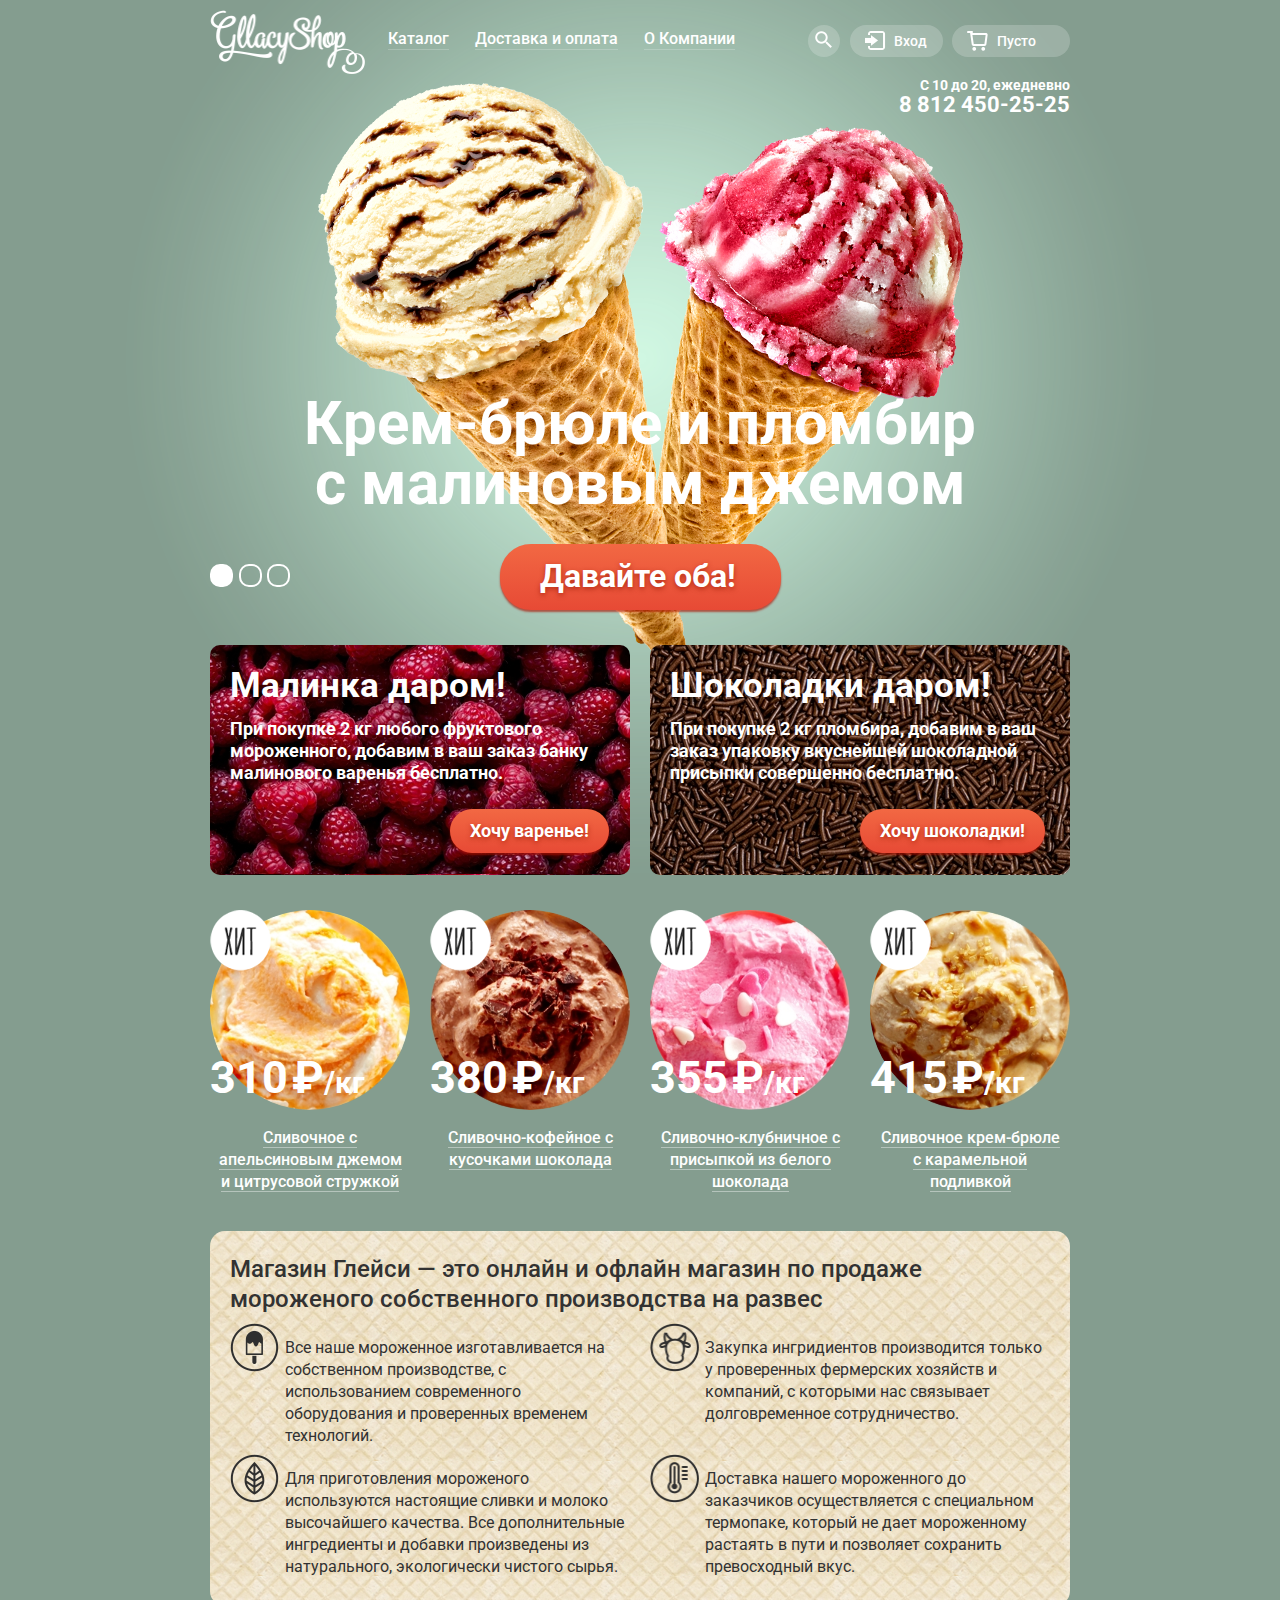
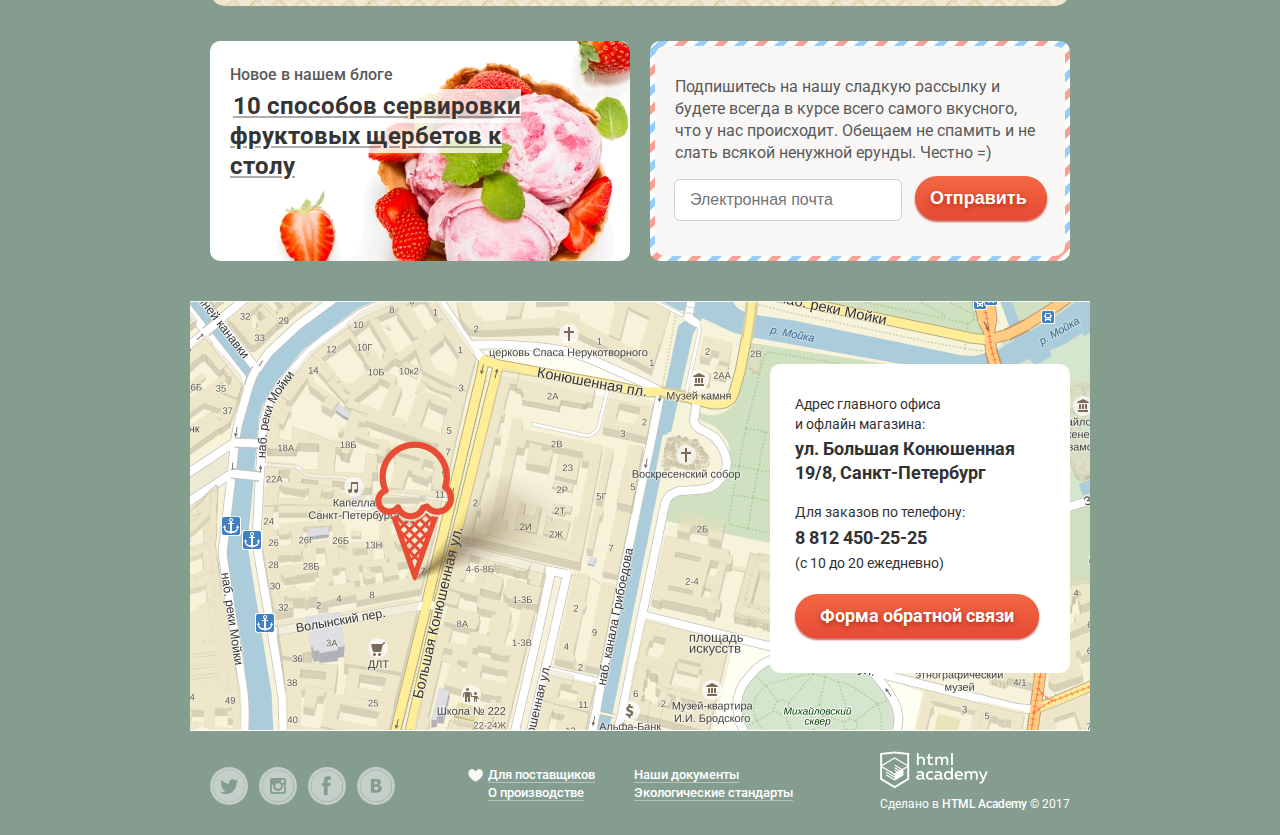
==== commit f85d4eed: "финальная проверка v5" ====
--- a/index.html
+++ b/index.html
@@ -112,35 +112,35 @@
                 <section class="gallery">
                     <div class="gallery-container">
                         <div class="gallery-item hit">
-                            <img class="item-icon" src="img/item-orange.jpg" width="200" alt=" ">
+                            <img class="item-icon" src="img/item-orange.jpg" width="200" height="200" alt=" ">
                             <div class="item-title">310 <span class="currency">&#8381;</span><span class="measure">/кг</span></div>
-                            <div class="item-description">
+                            <a class="item-description" href="#">
                                 <span class="underline">Сливочное с апельсиновым джемом и цитрусовой стружкой</span>
-                            </div>
-                            <a class="item-btn btn" href="#">Быстрый просмотр</a>
-                        </div>
-                        <div class="gallery-item hit">
-                            <img class="item-icon" src="img/item-cofee.jpg" width="200" alt=" ">
+                            </a>
+                            <a class="item-btn btn" href="#">Быстрый просмотр</a>
+                        </div>
+                        <div class="gallery-item hit">
+                            <img class="item-icon" src="img/item-cofee.jpg" width="200" height="200" alt=" ">
                             <div class="item-title">380 <span class="currency">&#8381;</span><span class="measure">/кг</span></div>
-                            <div class="item-description">
+                            <a class="item-description" href="#">
                                 <span class="underline">Сливочно-кофейное с кусочками шоколада</span>
-                            </div>
-                            <a class="item-btn btn" href="#">Быстрый просмотр</a>
-                        </div>
-                        <div class="gallery-item hit">
-                            <img class="item-icon" src="img/item-strawberry.jpg" width="200" alt=" ">
+                            </a>
+                            <a class="item-btn btn" href="#">Быстрый просмотр</a>
+                        </div>
+                        <div class="gallery-item hit">
+                            <img class="item-icon" src="img/item-strawberry.jpg" width="200" height="200" alt=" ">
                             <div class="item-title">355 <span class="currency">&#8381;</span><span class="measure">/кг</span></div>
-                            <div class="item-description">
+                            <a class="item-description" href="#">
                                 <span class="underline">Сливочно-клубничное с присыпкой из белого шоколада</span>
-                            </div>
-                            <a class="item-btn btn" href="#">Быстрый просмотр</a>
-                        </div>
-                        <div class="gallery-item hit">
-                            <img class="item-icon" src="img/item-caramel.jpg" width="200" alt=" ">
+                            </a>
+                            <a class="item-btn btn" href="#">Быстрый просмотр</a>
+                        </div>
+                        <div class="gallery-item hit">
+                            <img class="item-icon" src="img/item-caramel.jpg" width="200" height="200" alt=" ">
                             <div class="item-title">415 <span class="currency">&#8381;</span><span class="measure">/кг</span></div>
-                            <div class="item-description">
+                            <a class="item-description" href="#">
                                 <span class="underline">Сливочное крем-брюле с карамельной подливкой</span>
-                            </div>
+                            </a>
                             <a class="item-btn btn" href="#">Быстрый просмотр</a>
                         </div>
                     </div>
@@ -150,23 +150,23 @@
                     <h2>Магазин Глейси — это онлайн и офлайн магазин по продаже мороженого собственного производства на развес</h2>
                     <div class="features-flex-container">
                         <div class="features-item manufacture">
-                            <img class="features-icon manufacture-icon" src="img/features-icon1.png" width="49" alt=" ">
+                            <img class="features-icon manufacture-icon" src="img/features-icon1.png" width="49" height="49" alt=" ">
                             <p>Все наше мороженное изготавливается на собственном производстве, с 
                             использованием современного оборудования и проверенных временем технологий.</p>
                         </div>
                         <div class="features-item suppliers">
-                            <img class="features-icon suppliers-icon" src="img/features-icon3.png" width="49" alt=" ">
+                            <img class="features-icon suppliers-icon" src="img/features-icon3.png" width="49" height="49" alt=" ">
                             <p>Закупка ингридиентов производится только у проверенных фермерских
                             хозяйств и компаний, с которыми нас связывает долговременное сотрудничество.</p>
                         </div>
                         <div class="features-item ingredients">
-                            <img class="features-icon ingredients-icon" src="img/features-icon2.png" width="49" alt=" ">
+                            <img class="features-icon ingredients-icon" src="img/features-icon2.png" width="49" height="49" alt=" ">
                             <p>Для приготовления мороженого используются настоящие сливки и молоко
                             высочайшего качества. Все дополнительные ингредиенты и добавки произведены из
                             натурального, экологически чистого сырья.</p>
                         </div>
                         <div class="features-item packing">
-                            <img class="features-icon packing-icon" src="img/features-icon4.png" width="49" alt=" ">
+                            <img class="features-icon packing-icon" src="img/features-icon4.png" width="49" height="49" alt=" ">
                             <p>Доставка нашего мороженного до заказчиков осуществляется с специальном 
                             термопаке, который не дает мороженному растаять в пути и позволяет сохранить
                             превосходный вкус. </p>
@@ -196,13 +196,23 @@
                 <div class="map">
                     <div class="container">
                         <div class="location-address">
-                            <p>Адрес главного офиса<br>
-                            и офлайн магазина:<br>
-                            <strong>ул. Большая Конюшенная<br>
-                            19/8, Санкт-Петербург</strong></p>
-                            <p>Для заказов по телефону:</p>
-                            <p>8 812 450-25-25</p>
-                            <p>(с 10 до 20 ежедневно)</p>
+                            <div class="address-title">
+                                Адрес главного офиса
+                                и офлайн магазина:
+                            </div>
+                            <div class="address-content">
+                                ул. Большая Конюшенная
+                                19/8, Санкт-Петербург
+                            </div>
+                            <div class="tel-title">
+                                Для заказов по телефону:
+                            </div>
+                            <div class="tel-content">
+                                8 812 450-25-25
+                            </div>
+                            <div class="address-schedule">
+                                (с 10 до 20 ежедневно)
+                            </div>
                             <a class="location-btn btn" href="#">Форма обратной связи</a>
                         </div>
                     </div>
@@ -228,7 +238,7 @@
                         </ul>   
                     </div>
                     <div class="copyright">
-                        <a class="footer-logo" href="https://htmlacademy.ru/intensive/htmlcss"><img src="img/academy-logo.png" alt="Логотип HTML Academy"></a>
+                        <a class="footer-logo" href="https://htmlacademy.ru/intensive/htmlcss"><img src="img/academy-logo.png" width="108" height="38" alt="Логотип HTML Academy"></a>
                         <p>Сделано в <a href="https://htmlacademy.ru/intensive/htmlcss">HTML Academy</a> &copy; 2017</p>
                     </div>
                 </div>
@@ -241,12 +251,13 @@
                 <input id="model-email-field" type="email" name="email" placeholder="Ваша почта для ответа?">
                 <label for="model-email-field">Ваша почта для ответа?</label>
                 
-                <textarea id="comments">Напишите что-нибудь...</textarea>
+                <textarea id="comments" placeholder="Напишите что-нибудь..."></textarea>
                 <label for="comments">Напишите что-нибудь...</label>
                 <input class="btn" type="submit" name="send-button" value="Отправить">
                 <button class="close-btn" type="button" name="close"></button>
             </form>
         </div>
-        <script src="flexibility.js"></script>
+        <script src="js/flexibility.js"></script>
+        <script src="js/script.js"></script>
     </body>
 </html>--- a/css/style.css
+++ b/css/style.css
@@ -38,6 +38,7 @@
     cursor: pointer;
 }
 .btn:hover {
+    color: white;
     background: -webkit-gradient(linear, left top, left bottom, from(#f58669), to(#ec6f5e));
     background: linear-gradient(to bottom, #f58669 0%, #ec6f5e 100%);
     -webkit-box-shadow: 0 2px 2px rgba(172, 16, 0, 1);
@@ -94,6 +95,7 @@
 .main-nav > ul > li {
     display: inline-block;
     position: relative;
+    vertical-align: top;
 }
 .main-nav > ul > li:after {
     content: "";
@@ -202,6 +204,9 @@
 .subnav-active {
     background-color: #d07058;
 }
+.subnav-hidden .subnav-active a {
+    color: white;
+}
 .subnav-hidden .subnav-active a:hover {
     background-color: #d07058;
 }
@@ -276,6 +281,10 @@
     -webkit-box-shadow: 0px 0px 0px 1px rgba(178,178,178,0.52);
             box-shadow: 0px 0px 0px 1px rgba(178,178,178,0.52);
     border-radius: 5px;
+}
+.search-form input[type="search"]:focus {
+    font-weight: 700;
+    color: #323232;
 }
 .search-form label {
     display: none;
@@ -404,6 +413,11 @@
     -webkit-box-shadow: 0px 0px 0px 1px rgba(178,178,178,0.52);
             box-shadow: 0px 0px 0px 1px rgba(178,178,178,0.52); 
 }
+.form-hidden input[type="email"]:focus,
+.form-hidden input[type="password"]:focus {
+    font-weight: 700;
+    color: #323232;
+}
 .form-hidden input[type="email"]:hover,
 .form-hidden input[type="password"]:hover {
     -webkit-box-shadow: 0px 0px 0px 2px rgba(178,178,178,0.52);
@@ -412,7 +426,7 @@
 .form-hidden input[type="submit"] {
     float: left;
     display: inline-block;
-    
+    vertical-align: top;
     padding-top: 12px;
     padding-bottom: 12px;
     padding-left: 25px;
@@ -632,6 +646,7 @@
     margin-right: -5px;
     padding: 13px 15px;
     margin-left: auto;
+    vertical-align:top;
     font-size: 18px;
     font-weight: 700;
     border-radius: 22px;
@@ -674,6 +689,7 @@
     padding-bottom: 12px;
     padding-left: 40px;
     padding-right: 45px;
+    vertical-align: top;
     text-align: center;
     font-size: 32px;
     font-weight: 700;
@@ -764,6 +780,7 @@
 .bonus-btn {
     display: inline-block;
     padding: 10px 20px;
+    vertical-align: top;
     font-size: 18px;
     font-weight: 700;
     line-height: 24px;
@@ -803,14 +820,21 @@
     margin-bottom: -70px;
     padding-top: 10px;
     width: 200px;
-    border-radius: 5px;
-    z-index: 1;
-}
-.gallery-item:hover {
+    
+}
+.gallery-item:hover::after {
+    position: absolute;
+    top: 5px;
+    left: -10px;
+    display: block;
+    content: " ";
+    width:220px;
+    height: 364px;
     background-color: rgba(255,255,255,0.2);
     -webkit-box-shadow: 0 20px 20px rgba(0,0,0,0.4);
             box-shadow: 0 20px 20px rgba(0,0,0,0.4);
-    z-index: 3;
+    border-radius: 5px;
+    z-index: 10;
 }
 .item-icon {
     display: block;
@@ -837,14 +861,18 @@
     font-size: 30px;
 }
 .item-description {
+    position: relative;
+    display: block;
     margin-top: 22px;
     padding-left: 8px;
     padding-right: 8px;
     padding-bottom: 70px;
     text-align: center;
+    text-decoration: none;
     font-size: 16px;
     font-weight: 500;
     line-height: 22px;
+    z-index: 11;
 }
 .underline {
     margin-top: -2px;
@@ -863,7 +891,7 @@
     font-weight: 700;
     line-height: 24px;
     border-radius: 22px;
-    z-index: 2;
+    z-index: 11;
 }
 .gallery-item:hover .item-btn {
     display: block;
@@ -1017,6 +1045,10 @@
     -webkit-box-shadow: 0px 0px 0px 1px rgba(178,178,178,0.52);
             box-shadow: 0px 0px 0px 1px rgba(178,178,178,0.52);
 }
+.subscription-form input[type="email"]:focus {
+    font-weight: 700;
+    color: #323232;
+}
 .subscription-form input[type="email"]:hover {
     -webkit-box-shadow: 0px 0px 0px 2px rgba(178,178,178,0.52);
             box-shadow: 0px 0px 0px 2px rgba(178,178,178,0.52);
@@ -1036,6 +1068,7 @@
     display: inline-block;
     padding: 10px 15px;
     padding-right: 20px;
+    vertical-align: bottom;
     font-size: 18px;
     font-weight: 700;
     line-height: 24px;
@@ -1045,10 +1078,10 @@
 .modal-form {
     display: none;
     position: fixed;
-    top: 338px;
+    top: 50%;
     left: 50%;
     margin-left: -235px;
-    margin-top: 3px;
+    margin-top: -218px;
     padding-top: 17px;
     padding-bottom: 20px;
     padding-left: 22px;
@@ -1060,7 +1093,10 @@
     border-radius: 5px;
     -webkit-box-shadow: 0 20px 20px rgba(0,0,0,0.4);
             box-shadow: 0 20px 20px rgba(0,0,0,0.4);
-    z-index: 1;
+    z-index: 15;
+}
+.modal-form-show {
+    display: block;
 }
 .modal-form h3 {
     margin-top: 0px;
@@ -1098,6 +1134,12 @@
     -webkit-box-shadow: 0px 0px 0px 1px rgba(178,178,178,0.52);
             box-shadow: 0px 0px 0px 1px rgba(178,178,178,0.52); 
 }
+.modal-form input[type="text"]:focus,
+.modal-form input[type="email"]:focus {
+    font-size: 16px;
+    font-weight: 700;
+    color: #323232;
+}
 .modal-form textarea {
     margin-bottom: 22px;
     padding-top: 12px;
@@ -1114,6 +1156,11 @@
     -webkit-box-shadow: 0px 0px 0px 1px rgba(178,178,178,0.52);
             box-shadow: 0px 0px 0px 1px rgba(178,178,178,0.52); 
 }
+.modal-form textarea:focus {
+    font-size: 16px;
+    font-weight: 700;
+    color: #323232;
+}
 .modal-form input[type="email"]:hover,
 .modal-form input[type="text"]:hover,
 .modal-form textarea:hover {
@@ -1133,6 +1180,7 @@
     padding-bottom: 12px;
     padding-left: 25px;
     padding-right: 25px;
+    vertical-align: top;
     text-decoration: none;
     text-align: center;
     color: white;
@@ -1181,6 +1229,7 @@
     margin: 0 auto;
     padding: 0px;
     width: 900px;
+    background-color: #C6BF73;
     background: url("../img/pin.png") no-repeat 185px 140px,
                 url("../img/map.jpg") no-repeat;
 }
@@ -1196,27 +1245,31 @@
     background-color: white;
     border-radius: 10px;
 }
-.location-address p:first-child {
+.address-title {
     padding-top: 30px;
+    padding-left: 25px;
+    width: 150px;
+    font-size: 14px;
+    font-weight: 400;
+    line-height: 20px;
+}
+.address-content {
+    margin-top: 3px;
+    padding-left: 25px;
+    width: 250px;
+    font-size: 18px;
+    font-weight: 700;
+    line-height: 24px;
+}
+.tel-title {
+    margin-top: 17px;
+    margin-bottom: 5px;
     padding-left: 25px;
     font-size: 14px;
     font-weight: 400;
     line-height: 20px;
 }
-.location-address p:first-child strong {
-    font-size: 18px;
-    font-weight: 700;
-    line-height: 24px;
-}
-.location-address p:nth-child(2) {
-    padding-left: 25px;
-    margin-top: 20px;
-    margin-bottom: 5px;
-    font-size: 14px;
-    font-weight: 400;
-    line-height: 20px;
-}
-.location-address p:nth-child(3) {
+.tel-content {
     margin-top: 5px;
     margin-bottom: 0px;
     padding-left: 25px;
@@ -1224,7 +1277,7 @@
     font-size: 18px;
     font-weight: 700;
 }
-.location-address p:nth-child(4) {
+.address-schedule {
     margin-top: 3px;
     margin-bottom: 20px;
     padding-left: 25px;
@@ -1237,6 +1290,7 @@
     margin-left: 25px;
     margin-bottom: 35px;
     padding: 10px 25px;
+    vertical-align: top;
     font-size: 18px;
     font-weight: 700;
     line-height: 24px;
@@ -1254,6 +1308,7 @@
     display: inline-block;
     position: relative;
     margin-right: 18px;
+    vertical-align: top;
     font-size: 14px;
     font-weight: 400;
     line-height: 16px;
@@ -1300,28 +1355,40 @@
     line-height: 16px;
 }
 .sorting {
-    margin-top: 0px;
+    margin-top: 2px;
     width: 195px;
 }
 .sorting label, .price label {
     padding-left: 15px;
 }
+.sorting select::-ms-expand { 
+    display: none; 
+}
 .sorting select {
     margin-top: 6px;
-    padding-left: 12px;
+    padding-left: 15px;
     padding-right: 15px;
     width: 100%;
     height: 36px;
     color: white;
-    font-size: 15px;
-    font-weight: bold;
+    font-size: 16px;
+    font-weight: 500;
     background-color: rgba(248,247,244,0.2);
     border: none;
     border-radius: 18px;
+    -webkit-appearance: none;
+       -moz-appearance: none;
+            appearance: none;
+    background-image: url("../img/select-btn.png");
+    background-repeat: no-repeat;
+    background-position: 170px center;
 }
 .sorting select:hover {
     color: black;
     background-color: white;
+    background-image: url("../img/select-btn-black.png");
+    background-repeat: no-repeat;
+    background-position: 170px center;
 }
 .sorting  option {
     color: black;
@@ -1496,8 +1563,9 @@
             box-shadow: inset 0 0 0 2px rgba(255,255,255,1);
 }
 .main-catalog .form-block-btn {
-    margin-top: 36px;
+    margin-top: 33px;
     margin-right: 0px;
+    padding-top: 7px;
     width: 142px;
     height: 36px;
     font-size: 16px;
@@ -1590,17 +1658,15 @@
     padding-top: 5px;
 }
 .footer-social {
-    display: -webkit-box;
-    display: -ms-flexbox;
-    display: flex;
-    -webkit-box-pack: justify;
-        -ms-flex-pack: justify;
-            justify-content: space-between;
-    width: 183px;
+    font-size: 0;
+    width: 185px;
 }
 .footer-btn {
+    display: inline-block;
     position: relative;
     margin-top: 34px;
+    margin-left: 3px;
+    margin-right: 14px;
     width: 32px;
     height: 32px;
     font-size: 0px;
@@ -1650,12 +1716,16 @@
     background-repeat: no-repeat;
     background-position: -5px -94px;
 }
+.footer-social .vk-btn {
+    margin-right: 0px;
+}
 .footer-social .vk-btn::before {
     background-image: url("../img/spritesheet.png");
     background-repeat: no-repeat;
     background-position: -5px -506px;
 }
 .footer-menu {
+    margin-left: 6px;
     display: -webkit-box;
     display: -ms-flexbox;
     display: flex;
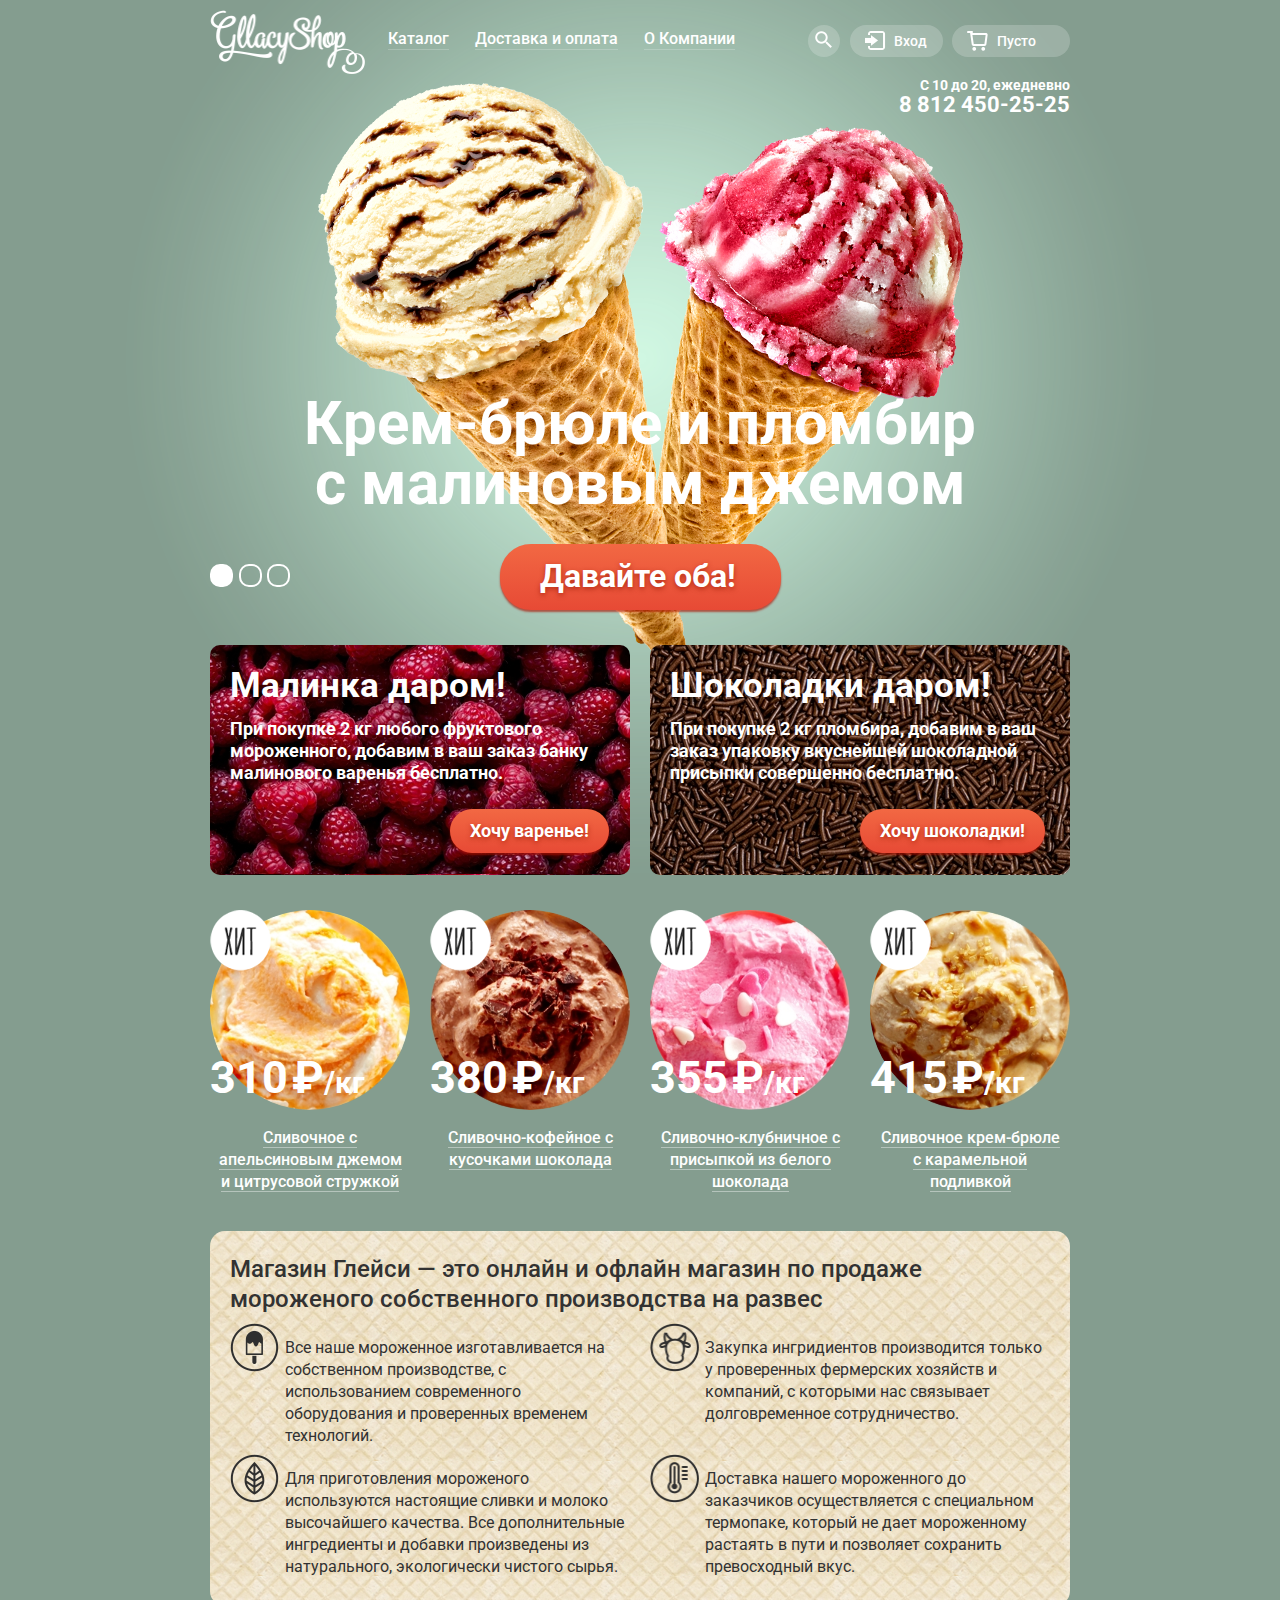
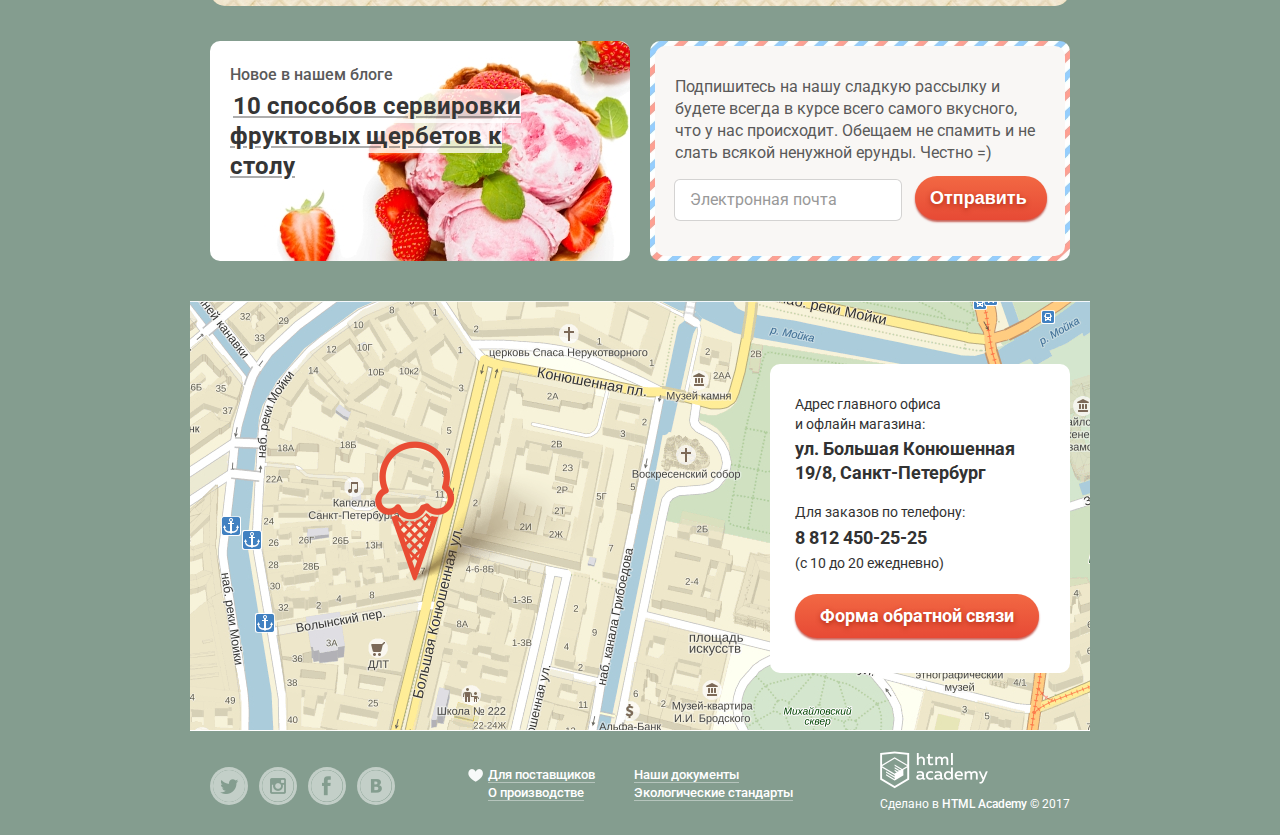
==== commit b2bf8f65: "финальная проверка v7" ====
--- a/index.html
+++ b/index.html
@@ -39,7 +39,7 @@
                                 <a class="search-btn header-btn" href="#">Поиск</a>
                                 <form class="search-form form-hidden1" action="#" method="get">
                                     <input type="submit" value="Поиск">
-                                    <input id="search-field" type="search" name="search" placeholder="Что ищем?">
+                                    <input id="search-field" type="search" name="search">
                                     <label for="search-field">Что ищем?</label>
                                 </form>
                             </li>
@@ -47,9 +47,9 @@
                                 <a class="header-login-btn header-btn" href="#">Вход</a>
                                 <div class="form-hidden">
                                     <form class="login-form " action="#" method="post">
-                                        <input id="email-field" type="email" name="email" placeholder="Электронная почта">
+                                        <input id="email-field" type="email" name="email">
                                         <label for="email-field">Электронная почта</label>
-                                        <input id="password-field" type="password" name="password" placeholder="Пароль">
+                                        <input id="password-field" type="password" name="password">
                                         <label for="password-field">Пароль</label>
                                         <input class="btn" type="submit" name="send-button" value="Войти">
                                     </form>
@@ -184,7 +184,7 @@
                         вкусного, что у нас  происходит. Обещаем не спамить и не слать всякой ненужной
                         ерунды. Честно =)</p>
                         <form class="subscription-form" action="#" method="post">
-                            <input id="news-email-field" type="email" name="mail" placeholder="Электронная почта">
+                            <input id="news-email-field" type="email" name="mail">
                             <label for="news-email-field">Электронная почта</label>
                             <input class="form-btn btn" type="submit" value="Отправить">
                         </form>
@@ -245,13 +245,13 @@
             </footer>
             <form class="modal-form" action="#" method="post">
                 <h3>Мы обязательно вам ответим!</h3>
-                <input id="first-name-field" type="text" name="first-name" placeholder="Как вас зовут?">
+                <input id="first-name-field" type="text" name="first-name">
                 <label for="first-name-field">Как вас зовут?</label>
                 
-                <input id="model-email-field" type="email" name="email" placeholder="Ваша почта для ответа?">
+                <input id="model-email-field" type="email" name="email">
                 <label for="model-email-field">Ваша почта для ответа?</label>
                 
-                <textarea id="comments" placeholder="Напишите что-нибудь..."></textarea>
+                <textarea id="comments"></textarea>
                 <label for="comments">Напишите что-нибудь...</label>
                 <input class="btn" type="submit" name="send-button" value="Отправить">
                 <button class="close-btn" type="button" name="close"></button>
--- a/css/style.css
+++ b/css/style.css
@@ -272,11 +272,12 @@
     cursor: pointer;
 }
 .search-form input[type="search"] {
-    padding-top: 12px;
+    margin-top: 4px;
+    padding-top: 15px;
     padding-bottom: 12px;
     padding-left: 10px;
     padding-right: 10px;
-    width: 280px;
+    width: 285px;
     border: none;
     -webkit-box-shadow: 0px 0px 0px 1px rgba(178,178,178,0.52);
             box-shadow: 0px 0px 0px 1px rgba(178,178,178,0.52);
@@ -287,11 +288,19 @@
     color: #323232;
 }
 .search-form label {
-    display: none;
+    display: block;
+    position: absolute;
+    top: 35px;
+    left: 30px;
+    font-size: 14px;
+    font-weight: 400;
+    color: #999999;
+}
+.search-form input:focus ~ label {
+    display: block;
     position: absolute;
     font-size: 12px;
-    margin-top: -54px;
-    margin-left: 10px;
+    margin-top: -29px;
     color: #5b9ddf;
 }
 .search-form input[type="search"]:hover {
@@ -386,17 +395,22 @@
     z-index: 2;
 }
 .form-hidden label {
-    display: none;
+    display: block;
+    position: absolute;
+    margin-top: -50px;
+    margin-left: 15px;
+    font-size: 14px;
+    font-weight: 400;
+    color: #999999;
+}
+.form-hidden input[type="email"]:focus ~ label[for="email-field"],
+.form-hidden input[type="password"]:focus ~ label[for="password-field"] {
+    display: block;
     position: absolute;
     font-size: 12px;
     margin-top: -78px;
     margin-left: 10px;
     color: #5b9ddf;
-}
-.form-hidden input[type="email"]:focus ~ label[for="email-field"],
-.form-hidden input[type="password"]:focus ~ label[for="password-field"],
-.search-form input[type="search"]:focus ~ label[for="search-field"] {
-    display: block;
 }
 .form-hidden input[type="email"], .form-hidden input[type="password"] {
     margin-bottom: 22px;
@@ -1054,15 +1068,20 @@
             box-shadow: 0px 0px 0px 2px rgba(178,178,178,0.52);
 }
 .subscription-form label {
-    display: none;
+    display: block;
+    position: absolute;
+    top: 15px;
+    left: 15px;
+    font-size: 16px;
+    font-weight: 400;
+    color: #999999;
+}
+.subscription-form input[type="email"]:focus ~ label[for="news-email-field"] {
+    display: block;
     position: absolute;
     font-size: 12px;
-    margin-top: -57px;
-    margin-left: 10px;
+    margin-top: -25px;
     color: #5b9ddf;
-}
-.subscription-form input[type="email"]:focus ~ label[for="news-email-field"] {
-    display: block;
 }
 .subscription-form input[type="submit"] {
     display: inline-block;
@@ -1108,16 +1127,18 @@
     display: block;
 }
 .modal-form label {
-    display: none;
-    position: absolute;
-    font-size: 12px;
-    margin-top: -78px;
-    margin-left: 10px;
-    color: #5b9ddf;
+    display: block;
+    position: absolute;
+    margin-top: -50px;
+    margin-left: 15px;
+    font-size: 16px;
+    font-weight: 400;
+    color: #999999;
 }
 .modal-form label[for="comments"] {
-    margin-top: -193px;
-}
+    margin-top: -163px;
+}
+
 .modal-form input[type="email"],
 .modal-form input[type="text"] {
     margin-bottom: 22px;
@@ -1155,6 +1176,7 @@
     border-radius: 5px;
     -webkit-box-shadow: 0px 0px 0px 1px rgba(178,178,178,0.52);
             box-shadow: 0px 0px 0px 1px rgba(178,178,178,0.52); 
+    resize: none;
 }
 .modal-form textarea:focus {
     font-size: 16px;
@@ -1168,9 +1190,19 @@
             box-shadow: 0px 0px 0px 2px rgba(178,178,178,0.52);
 }
 .modal-form input[type="email"]:focus ~ label[for="model-email-field"],
-.modal-form input[type="text"]:focus ~ label[for="first-name-field"],
+.modal-form input[type="text"]:focus ~ label[for="first-name-field"] {
+    position: absolute;
+    font-size: 12px;
+    margin-top: -78px;
+    margin-left: 10px;
+    color: #5b9ddf;
+}
 .modal-form textarea:focus ~ label[for="comments"] {
-    display: block;
+    position: absolute;
+    font-size: 12px;
+    margin-top: -193px;
+    margin-left: 10px;
+    color: #5b9ddf;
 }
 .modal-form input[type="submit"] {
     float: right;
@@ -1663,6 +1695,7 @@
 }
 .footer-btn {
     display: inline-block;
+    vertical-align: top;
     position: relative;
     margin-top: 34px;
     margin-left: 3px;
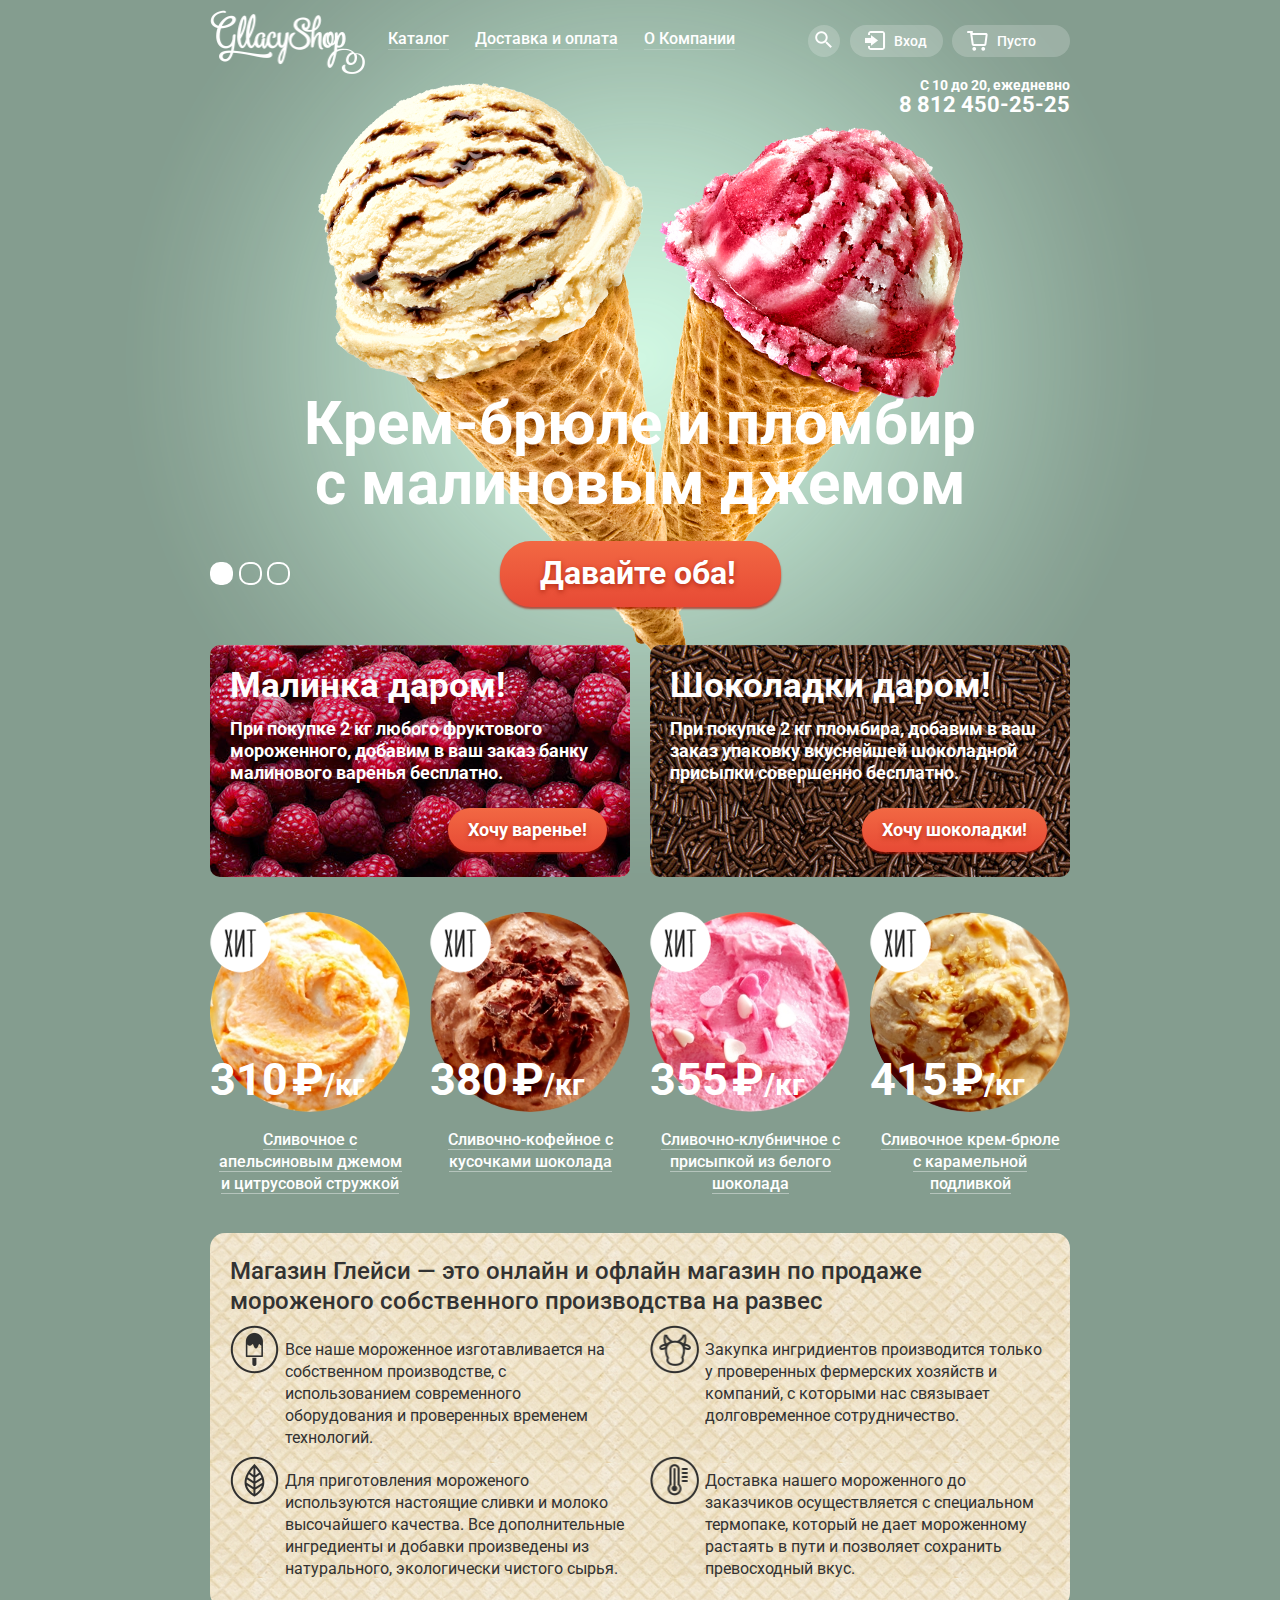
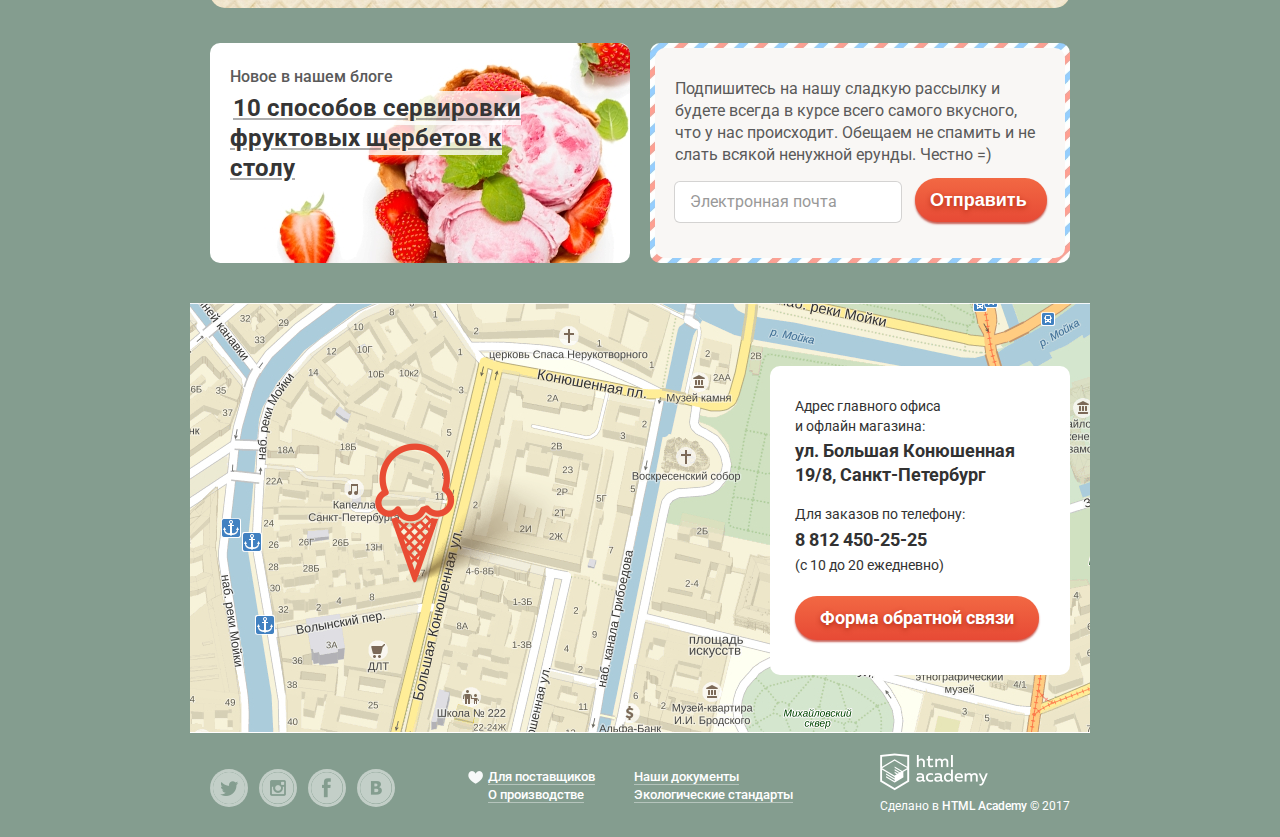
==== commit ff2b2837: "совсем финальная проверка" ====
--- a/index.html
+++ b/index.html
@@ -5,7 +5,7 @@
         <title>HTML Academy: Глейси</title>
         <link href="https://fonts.googleapis.com/css?family=Roboto:400,500,700&amp;subset=cyrillic" rel="stylesheet">
         <link rel="stylesheet" href="css/normalize.css">
-        <link rel="stylesheet" href="css/style.css">
+        <link rel="stylesheet" href="css/style.min.css">
     </head>
     <body class="home-page">
         <input type="radio" id="slider-radio-1" name="toogle" checked>
@@ -18,18 +18,18 @@
                         <img class="header-logo" src="img/logo.png" width="155" height="64" alt="Логотип Gllacy shop">
                         <nav class="main-nav">
                             <ul>
-                                <li class="subnav">
+                                <li class="subnav navigation-list">
                                     <a href="#">Каталог</a>
                                     <ul class="subnav-hidden">
-                                        <li><a href="#">Новинки</a></li>
-                                        <li><a href="catalog.html">Сливочное</a></li>
-                                        <li><a href="#">Щербеты</a></li>
-                                        <li><a href="#">Фруктовый лед</a></li>
-                                        <li><a href="#">Мелорин</a></li>
+                                        <li><a class="subnav-list subnav-title" href="#">Новинки</a></li>
+                                        <li><a class="subnav-list" href="catalog.html">Сливочное</a></li>
+                                        <li><a class="subnav-list" href="#">Щербеты</a></li>
+                                        <li><a class="subnav-list" href="#">Фруктовый лед</a></li>
+                                        <li><a class="subnav-list" href="#">Мелорин</a></li>
                                     </ul>
                                 </li>
-                                <li><a href="#">Доставка и оплата</a></li>
-                                <li><a href="#">О Компании</a></li>
+                                <li class="navigation-list"><a href="#">Доставка и оплата</a></li>
+                                <li class="navigation-list"><a href="#">О Компании</a></li>
                             </ul>
                         </nav>
                     </div>
@@ -39,7 +39,7 @@
                                 <a class="search-btn header-btn" href="#">Поиск</a>
                                 <form class="search-form form-hidden1" action="#" method="get">
                                     <input type="submit" value="Поиск">
-                                    <input id="search-field" type="search" name="search">
+                                    <input id="search-field" type="search" name="search" required>
                                     <label for="search-field">Что ищем?</label>
                                 </form>
                             </li>
@@ -47,9 +47,9 @@
                                 <a class="header-login-btn header-btn" href="#">Вход</a>
                                 <div class="form-hidden">
                                     <form class="login-form " action="#" method="post">
-                                        <input id="email-field" type="email" name="email">
+                                        <input id="email-field" type="text" name="text" required>
                                         <label for="email-field">Электронная почта</label>
-                                        <input id="password-field" type="password" name="password">
+                                        <input id="password-field" type="password" name="password" required>
                                         <label for="password-field">Пароль</label>
                                         <input class="btn" type="submit" name="send-button" value="Войти">
                                     </form>
@@ -177,14 +177,14 @@
                 <section class="news">
                     <article class="news-blog">
                         <h2>Новое в нашем блоге</h2>
-                        <a href="#"><span class="underline">10 способов сервировки фруктовых щербетов к столу</span></a>
+                        <a class="news-blog-title" href="#"><span class="underline">10 способов сервировки фруктовых щербетов к столу</span></a>
                     </article>
                     <div class="news-subscription">
                         <p>Подпишитесь на нашу сладкую рассылку и будете всегда в курсе всего самого
                         вкусного, что у нас  происходит. Обещаем не спамить и не слать всякой ненужной
                         ерунды. Честно =)</p>
                         <form class="subscription-form" action="#" method="post">
-                            <input id="news-email-field" type="email" name="mail">
+                            <input id="news-email-field" type="text" name="mail" required>
                             <label for="news-email-field">Электронная почта</label>
                             <input class="form-btn btn" type="submit" value="Отправить">
                         </form>
@@ -194,6 +194,7 @@
             
             <div class="location">
                 <div class="map">
+                    <iframe src="https://api-maps.yandex.ru/frame/v1/-/C6uRbILg" width="900" height="434" frameborder="0"></iframe>
                     <div class="container">
                         <div class="location-address">
                             <div class="address-title">
@@ -239,25 +240,25 @@
                     </div>
                     <div class="copyright">
                         <a class="footer-logo" href="https://htmlacademy.ru/intensive/htmlcss"><img src="img/academy-logo.png" width="108" height="38" alt="Логотип HTML Academy"></a>
-                        <p>Сделано в <a href="https://htmlacademy.ru/intensive/htmlcss">HTML Academy</a> &copy; 2017</p>
+                        <p>Сделано в <a class="copyright-link" href="https://htmlacademy.ru/intensive/htmlcss">HTML Academy</a> &copy; 2017</p>
                     </div>
                 </div>
             </footer>
             <form class="modal-form" action="#" method="post">
                 <h3>Мы обязательно вам ответим!</h3>
-                <input id="first-name-field" type="text" name="first-name">
+                <input id="first-name-field" type="text" name="first-name" required>
                 <label for="first-name-field">Как вас зовут?</label>
                 
-                <input id="model-email-field" type="email" name="email">
+                <input id="model-email-field" type="text" name="email" required>
                 <label for="model-email-field">Ваша почта для ответа?</label>
                 
-                <textarea id="comments"></textarea>
+                <textarea id="comments" required></textarea>
                 <label for="comments">Напишите что-нибудь...</label>
                 <input class="btn" type="submit" name="send-button" value="Отправить">
                 <button class="close-btn" type="button" name="close"></button>
             </form>
         </div>
         <script src="js/flexibility.js"></script>
-        <script src="js/script.js"></script>
+        <script src="js/script.min.js"></script>
     </body>
 </html>--- a/css/style.min.css
+++ b/css/style.min.css
@@ -0,0 +1 @@
+body,html{margin:0;padding:0}body{font-family:"Roboto","Verdana",sans-serif;font-size:16px;color:#fff}.catalog-page{background-color:#849d8f;background-image:linear-gradient(rgba(255,255,255,.2),#849d8f 40%)}.site-wrapper{margin:0;padding:0;background-position:top center;background-repeat:no-repeat}.btn,a{color:#fff}a{font-weight:500}a:hover{color:#ffbc9e}.btn{text-decoration:none;text-shadow:0 2px 5px rgba(160,32,11,.76);-webkit-box-shadow:0 2px 2px rgba(172,16,0,.64);box-shadow:0 2px 2px rgba(172,16,0,.64);background-color:#fff;background-image:-webkit-gradient(linear,left bottom,left top,from(#e74a35),to(#f26843));background-image:linear-gradient(to top,#e74a35 0%,#f26843 100%);cursor:pointer}.btn:hover{color:#fff;background:-webkit-gradient(linear,left top,left bottom,from(#f58669),to(#ec6f5e));background:linear-gradient(to bottom,#f58669 0%,#ec6f5e 100%);-webkit-box-shadow:0 2px 2px #ac1000;box-shadow:0 2px 2px #ac1000}.btn:active{background:-webkit-gradient(linear,left top,left bottom,from(#d84732),to(#e1613e));background:linear-gradient(to bottom,#d84732 0%,#e1613e 100%);-webkit-box-shadow:inset 0 2px 2px #ac1000;box-shadow:inset 0 2px 2px #ac1000}body>input[type=radio]{display:none}.container{margin:0 auto;padding:0 20px;width:860px}.main-header{margin:0;padding:5px 0 0;display:-webkit-box;display:-ms-flexbox;display:flex;-webkit-box-pack:justify;-ms-flex-pack:justify;justify-content:space-between}.header-left{margin-top:5px}.header-logo,.main-nav{float:left}.main-nav>ul{font-size:0;width:375px}.main-nav li{margin:0 30px 0 -30px;padding:0 0 10px;list-style:none}.navigation-list{display:inline-block;position:relative;vertical-align:top}.navigation-list:after{content:"";position:absolute;right:13px;bottom:18px;left:13px;border-bottom:1px solid rgba(255,255,255,.2)}.main-nav a{margin-top:10px;padding:10px 13px;display:block;font-size:16px;color:#fff;text-decoration:none;text-align:center}.main-nav a:hover{color:#333;background-color:#fff}.navigation-list>a{border-radius:26px}.navigation-list>a:active{-webkit-box-shadow:inset 0 2px 1px #696969;box-shadow:inset 0 2px 1px #696969;background-color:#ededed;background-color:rgba(248,247,244,.99)}.subnav{margin:0;padding:0;position:relative}.subnav .subnav-list{color:#333}.subnav-hidden{display:none;margin:0;padding:0 0 5px;position:absolute;top:50px;left:-5px;width:143px;-webkit-box-shadow:0 20px 20px rgba(0,0,0,.4);box-shadow:0 20px 20px rgba(0,0,0,.4);border-radius:5px;background-color:#f8f7f4;z-index:2}.subnav:hover .subnav-hidden{display:block}.subnav-hidden li{margin:0;padding:0;width:100%}.subnav-hidden li:first-child{padding-top:2px;margin-bottom:8px;position:relative}.subnav-hidden .subnav-title{font-size:14px;font-weight:700}.subnav-hidden li:first-child::after{margin-left:5px;margin-right:9px;display:block;content:" ";border-bottom:1px solid rgba(50,50,50,.2)}.subnav-hidden a{margin-top:4px;margin-bottom:4px;margin-left:0;padding:5px 0 5px 18px;font-size:14px;font-weight:400;line-height:16px;text-align:left;white-space:nowrap}.subnav-hidden a:hover{background-color:#fbded7}.subnav-hidden a:active{background-color:#f6b5a5}.catalog-page .subnav-current,.subnav-active{background-color:#d07058}.catalog-page .subnav::after{border-bottom:none}.subnav-active .subnav-list{color:#fff}.subnav-active .subnav-list:hover{color:#fff;background-color:#d07058}.header-right{width:262px}.header-right-menu{margin:0;padding:0;display:-webkit-box;display:-ms-flexbox;display:flex;-webkit-box-pack:justify;-ms-flex-pack:justify;justify-content:space-between;list-style:none}.header-right-menu li{position:relative;padding-bottom:10px}.search-form{display:none;position:absolute;right:0;margin-top:3px;padding:22px 18px 20px 17px;-webkit-box-shadow:0 20px 20px rgba(0,0,0,.4);box-shadow:0 20px 20px rgba(0,0,0,.4);background-color:#f9f7f5;border-radius:5px;z-index:2;width:305px}.header-basket:hover .basket-hidden,.header-login:hover .form-hidden,.header-search:hover .search-form,.search-btn:hover .search-form{display:block}.search-form input[type=submit]{display:block;margin:-57px 0 20px 292px;padding-right:0;font-size:0;width:32px;height:32px;border:0;border-radius:16px;background-color:transparent}.search-form input[type=submit]:hover{background-color:#fff;background-image:url(../img/sprite.png);background-repeat:no-repeat;background-position:2px -448px;background-size:auto;cursor:pointer}.search-form input[type=search]{margin-top:4px;padding:15px 10px 12px;width:285px;border:0;-webkit-box-shadow:0 0 0 1px rgba(178,178,178,.52);box-shadow:0 0 0 1px rgba(178,178,178,.52);border-radius:5px}.search-form input[type=search]:focus{font-weight:700;color:#323232}.search-form label{display:block;position:absolute;top:35px;left:30px;font-size:14px;font-weight:400;color:#999}.search-form input:focus~label,.search-form input[type=search]:valid~label{display:block;position:absolute;font-size:12px;margin-top:-29px;color:#5b9ddf}.search-form input[type=search]:hover{-webkit-box-shadow:0 0 0 2px rgba(178,178,178,.52);box-shadow:0 0 0 2px rgba(178,178,178,.52)}.header-right-menu .header-btn{position:relative;margin-top:20px;padding:8px;display:block;color:#fff;font-size:14px;font-weight:500;line-height:16px;text-decoration:none;background-color:rgba(255,255,255,.2);border-radius:16px}.header-right-menu .search-btn{padding:0;font-size:0;width:32px;height:32px}.header-login-btn::before,.header-login-btn:hover::before,.search-btn::before{position:absolute;top:6px;left:7px;display:block;content:" ";background-image:url(../img/sprite.png);background-repeat:no-repeat;width:17px;height:17px;background-position:-5px -428px}.header-right-menu .header-login-btn{padding-left:44px;padding-right:16px}.header-login-btn::before,.header-login-btn:hover::before{left:15px;width:21px;height:19px;background-position:-5px -215px}.header-login-btn:hover{color:#000;background-color:#fff}.header-login-btn:hover::before{background-position:-5px -244px}.form-hidden{display:none;position:absolute;right:0;margin-top:3px;padding:22px 18px 20px 17px;-webkit-box-sizing:border-box;box-sizing:border-box;background-color:#f9f7f5;border-radius:5px;-webkit-box-shadow:0 20px 20px rgba(0,0,0,.4);box-shadow:0 20px 20px rgba(0,0,0,.4);z-index:2}.form-hidden label{display:block;position:absolute;margin-top:-50px;margin-left:15px;font-size:14px;font-weight:400;color:#999}.form-hidden input[type=password]:focus~label[for=password-field],.form-hidden input[type=text]:focus~label[for=email-field]{display:block;position:absolute;font-size:12px;margin-top:-78px;margin-left:10px;color:#5b9ddf}.form-hidden input[type=password],.form-hidden input[type=text]{margin-bottom:22px;padding:12px 10px 12px 15px;width:220px;font-size:14px;color:#999;font-weight:400;border:0;border-radius:5px;-webkit-box-shadow:0 0 0 1px rgba(178,178,178,.52);box-shadow:0 0 0 1px rgba(178,178,178,.52)}.form-hidden input[type=password]:focus,.form-hidden input[type=text]:focus{font-weight:700;color:#323232}.form-hidden input[type=password]:hover,.form-hidden input[type=text]:hover{-webkit-box-shadow:0 0 0 2px rgba(178,178,178,.52);box-shadow:0 0 0 2px rgba(178,178,178,.52)}.form-hidden input[type=submit]{float:left;display:inline-block;vertical-align:top;padding:12px 25px;text-decoration:none;text-align:center;color:#fff;font-size:18px;font-weight:500;text-shadow:0 2px 5px rgba(160,32,11,.76);-webkit-box-shadow:0 2px 2px rgba(172,16,0,.64);box-shadow:0 2px 2px rgba(172,16,0,.64);background-color:#fff;background-image:-webkit-gradient(linear,left bottom,left top,from(#e74a35),to(#f26843));background-image:linear-gradient(to top,#e74a35 0%,#f26843 100%);border:0;border-radius:22px;cursor:pointer}.form-hidden input[type=submit]:hover{background:-webkit-gradient(linear,left top,left bottom,from(#f58669),to(#ec6f5e));background:linear-gradient(to bottom,#f58669 0%,#ec6f5e 100%);-webkit-box-shadow:0 2px 2px #ac1000;box-shadow:0 2px 2px #ac1000}.form-hidden input[type=submit]:active{background:-webkit-gradient(linear,left top,left bottom,from(#d84732),to(#e1613e));background:linear-gradient(to bottom,#d84732 0%,#e1613e 100%);-webkit-box-shadow:inset 0 2px 2px #ac1000;box-shadow:inset 0 2px 2px #ac1000}.form-hidden a{display:block;position:relative;margin-top:5px;margin-left:123px;margin-bottom:5px;font-size:13px;color:#333;text-decoration:none}.form-hidden a.forget-pass::after,.form-hidden a::after{display:block;content:" ";width:100%;height:1px;background-color:rgba(51,51,51,.3)}.form-hidden a.forget-pass::after{width:100px}.form-hidden a:hover{color:#ffbc9e}.form-hidden a.forget-pass:hover::after,.form-hidden a:hover::after{display:block;content:" ";width:100%;height:1px;background-color:rgba(255,188,158,.4)}.form-hidden a.forget-pass:hover::after{width:100px}.header-right-menu .basket-empty-btn{padding-left:45px;padding-right:34px}.basket-empty-btn::before{background-image:url(../img/sprite.png);background-repeat:no-repeat;height:20px;background-position:-5px -81px}.basket-empty-btn:hover,.basket-full-btn{color:#000;background-color:#fff}.basket-empty-btn::before,.basket-empty-btn:hover::before,.basket-full-btn::before{position:absolute;top:6px;left:15px;display:block;content:" ";width:21px}.basket-empty-btn:hover::before{height:19px;background-position:-5px -51px}.header-right-menu .basket-full-btn{padding-left:45px;padding-right:14px;color:#000;background-color:#fff}.basket-empty-btn:hover::before,.basket-full-btn::before,.close button{background-image:url(../img/sprite.png);background-repeat:no-repeat}.basket-full-btn::before{height:20px;background-position:-5px -111px}.basket-hidden{display:none;position:absolute;right:0;margin-top:3px;padding:0 18px 20px 17px;width:538px;-webkit-box-sizing:border-box;box-sizing:border-box;color:#000;background-color:#f9f7f5;border-radius:5px;-webkit-box-shadow:0 20px 20px rgba(0,0,0,.4);box-shadow:0 20px 20px rgba(0,0,0,.4);z-index:2}.basket-hidden table{margin-top:2px;border-spacing:0 15px}.basket-hidden td{vertical-align:center}.basket-icon img{margin-left:10px;border-radius:16px}.close button{width:12px;height:12px;background-color:transparent;background-position:-5px -167px;border:0;cursor:pointer}.basket-cost,.basket-description,.basket-price{font-size:13px;font-weight:400;line-height:16px;color:#323232}.basket-description{width:230px;padding-left:10px}.basket-cost,.basket-price{padding-left:15px}.basket-price .price{color:#999}.basket-cost{padding-left:28px}.basket-hidden table::after{display:block;position:absolute;margin-top:5px;content:" ";width:510px;height:1px;background-color:#cacac7}.basket-buy-btn,.basket-total{margin-right:-5px;font-weight:700}.basket-total{text-align:right;color:#323232;line-height:18px;margin-top:5px;font-size:15px}.basket-buy-btn{display:inline-block;float:right;margin-top:10px;padding:13px 15px;margin-left:auto;vertical-align:top;font-size:18px;border-radius:22px}.schedule,.tel{text-align:right;font-weight:700}.schedule{margin-top:10px;font-size:14px;line-height:16px}.tel{font-size:22px;line-height:24px}.slider{position:relative;margin-bottom:15px}.slider-title{padding-top:277px;padding-bottom:96px;margin-left:auto;margin-right:auto;width:690px;font-size:60px;font-weight:700;line-height:60px;text-align:center}.breadcrumbs li.breadcrumbs-active::after,.slider-1,.slider-2,.slider-3{display:none}.slider-purchase-btn{position:absolute;bottom:3px;display:inline-block;margin-top:30px;margin-left:290px;padding:10px 45px 12px 40px;vertical-align:top;text-align:center;font-size:32px;font-weight:700;line-height:44px;border-radius:31px}.slider ul{margin:0;padding:0;position:absolute;bottom:25px;display:-webkit-box;display:-ms-flexbox;display:flex;-webkit-box-pack:justify;-ms-flex-pack:justify;justify-content:space-between;width:80px}.slider li{list-style:none}.slider-btn{display:block;width:19px;height:19px;font-size:0;background-color:inherit;border:2px solid #fff;border-radius:10px;cursor:pointer}.slider-btn:hover{background-color:rgba(248,247,244,.4)}#slider-radio-1:checked~.site-wrapper{background-color:#849d8f;background-image:url(../img/slider1.png)}#slider-radio-2:checked~.site-wrapper{background-color:#8996a6;background-image:url(../img/slider2.png)}#slider-radio-3:checked~.site-wrapper{background-color:#9d8b84;background-image:url(../img/slider3.png)}#slider-radio-1:checked~.site-wrapper .slider-btn-1,#slider-radio-2:checked~.site-wrapper .slider-btn-2,#slider-radio-3:checked~.site-wrapper .slider-btn-3,.fatcontent input[id=fatcontent-0]:checked~label[for=fatcontent-0]::before,.fatcontent input[id=fatcontent-less10]:checked~label[for=fatcontent-less10]::before,.fatcontent input[id=fatcontent-less30]:checked~label[for=fatcontent-less30]::before,.fatcontent input[id=fatcontent-more30]:checked~label[for=fatcontent-more30]::before{background-color:#fff}#slider-radio-1:checked~.site-wrapper .slider-1,#slider-radio-2:checked~.site-wrapper .slider-2,#slider-radio-3:checked~.site-wrapper .slider-3{display:block}.bonus{display:-webkit-box;display:-ms-flexbox;display:flex;-webkit-box-pack:justify;-ms-flex-pack:justify;justify-content:space-between}.bonus-left,.bonus-right{position:relative;margin-top:20px;padding-bottom:88px;width:420px;border-radius:10px}.bonus-left h2,.bonus-left p,.bonus-right h2,.bonus-right p{margin-top:20px;margin-bottom:12px;padding-left:20px;font-size:35px;font-weight:700;line-height:41px}.bonus-left p,.bonus-right p{margin-top:0;margin-bottom:5px;font-size:18px;line-height:22px}.bonus-btn{position:absolute;bottom:25px;right:23px;display:inline-block;padding:10px 20px;vertical-align:bottom;font-size:18px;font-weight:700;line-height:24px;border-radius:22px}.bonus-left,.bonus-right{background-position:-10px top}.bonus-left{background:#7f0c33;background-image:url(../img/bonus-raspberry-background.jpg)}.bonus-right{background:#4d280f;background-image:url(../img/bonus-chocolate-background.jpg)}.gallery-container{margin:0 auto;display:-webkit-box;display:-ms-flexbox;display:flex;-webkit-box-pack:justify;-ms-flex-pack:justify;justify-content:space-between;-ms-flex-wrap:wrap;flex-wrap:wrap;width:860px}.gallery-item{position:relative;margin-top:25px;margin-bottom:-70px;padding-top:10px;width:200px}.gallery-item:hover::after,.hit::before{position:absolute;display:block;content:" "}.gallery-item:hover::after{top:5px;left:-10px;background-color:rgba(255,255,255,.2);-webkit-box-shadow:0 20px 20px rgba(0,0,0,.4);box-shadow:0 20px 20px rgba(0,0,0,.4);border-radius:5px;z-index:10;width:220px;height:100%}.item-icon{display:block;border-radius:100px}.hit::before{width:61px;height:61px;background-image:url(../img/hit.png)}.item-title{margin-top:-55px;font-weight:700;line-height:45px;font-size:45px}.currency{margin-left:-7px}.measure{font-size:30px}.item-description{position:relative;display:block;margin-top:22px;padding-left:8px;padding-right:8px;padding-bottom:70px;text-align:center;text-decoration:none;font-size:16px;font-weight:500;line-height:22px;z-index:11}.underline{margin-top:-2px;border-bottom:1px solid rgba(255,255,255,.4)}.gallery-item:hover .underline{border-bottom:1px solid transparent}.item-btn{display:none;position:absolute;margin-top:-60px;margin-left:4px;padding:10px 14px;font-size:18px;font-weight:700;line-height:24px;border-radius:22px;z-index:11}.gallery-item:hover .item-btn,.modal-form input{display:block}.main-gallery{margin-top:-5px}.features{margin-top:38px;color:#323232;border-radius:15px;background:#ecdcbc;background-image:url(../img/features-pattern.jpg)}.features h2{padding-top:23px;padding-left:20px;padding-right:20px;margin-bottom:7px;font-size:24px;font-weight:500;line-height:30px}.features-flex-container{padding:0 20px 23px;display:-webkit-box;display:-ms-flexbox;display:flex;-webkit-box-pack:justify;-ms-flex-pack:justify;justify-content:space-between;-ms-flex-wrap:wrap;flex-wrap:wrap}.features-item,.news-blog a{position:relative;width:400px}.features-icon{display:block;content:" ";top:2px;position:absolute}.features-item p{margin-left:55px;margin-bottom:5px;font-size:16px;font-weight:400;line-height:22px}.news{padding-bottom:7px;display:-webkit-box;display:-ms-flexbox;display:flex;-webkit-box-pack:justify;-ms-flex-pack:justify;justify-content:space-between}.news-blog,.news-subscription{margin-top:35px;width:420px;height:220px;border-radius:10px}.news-blog{background:#fff;background-image:url(../img/blog.jpg);background-repeat:no-repeat;background-position:-138px 0}.news-blog h2,.news-subscription p{font-size:16px;line-height:22px;color:#5a5a5a}.news-blog h2{margin-bottom:5px;margin-top:23px;margin-left:20px;font-weight:500}.news-blog a{margin-left:20px;display:block;width:300px;font-size:24px;font-weight:700;line-height:30px;color:rgba(51,51,51,.4)}.news-blog .underline{padding:3px;color:#353535;background-color:rgba(255,255,255,.8);border:0}.news-blog a:hover{color:rgba(255,188,158,.4)}.news-blog-title:hover .underline{color:#ffbc9e}.news-subscription{position:relative;background:#f9f7f5;background-image:url(../img/submit-border-pattern.jpg)}.news-subscription::before{margin-top:5px;margin-left:5px;display:block;content:" ";width:410px;height:210px;border-radius:10px;background:#f9f7f5}.news-subscription p{position:absolute;margin-top:-180px;margin-left:25px;margin-right:25px;font-weight:400}.subscription-form{position:absolute;top:120px;margin-top:15px;margin-left:25px}.subscription-form input[type=text]{margin-right:10px;padding:8px 8px 8px 15px;width:203px;color:#999;font-size:16px;font-weight:400;line-height:24px;border:0;border-radius:5px;-webkit-box-shadow:0 0 0 1px rgba(178,178,178,.52);box-shadow:0 0 0 1px rgba(178,178,178,.52)}.subscription-form input[type=text]:focus{font-weight:700;color:#323232}.subscription-form input[type=text]:hover{-webkit-box-shadow:0 0 0 2px rgba(178,178,178,.52);box-shadow:0 0 0 2px rgba(178,178,178,.52)}.subscription-form label{display:block;position:absolute;top:15px;left:15px;font-size:16px;font-weight:400;color:#999}.subscription-form input[type=text]:focus~label[for=news-email-field]{display:block;position:absolute;font-size:12px;margin-top:-25px;color:#5b9ddf}.subscription-form input[type=submit]{display:inline-block;padding:10px 20px 10px 15px;vertical-align:bottom;font-size:18px;font-weight:700;line-height:24px;border:0;border-radius:22px}.modal-form{display:none;position:fixed;top:50%;left:50%;margin-left:-235px;margin-top:-218px;padding:17px 18px 20px 22px;-webkit-box-sizing:border-box;box-sizing:border-box;width:476px;background-color:#f8f7f4;border-radius:5px;-webkit-box-shadow:0 20px 20px rgba(0,0,0,.4);box-shadow:0 20px 20px rgba(0,0,0,.4);z-index:15}@keyframes form-intro{0%{opacity:0}to{opacity:1}}.modal-form-show{display:block;animation-name:form-intro;animation-duration:2s}.modal-form h3{margin-top:0;margin-bottom:20px;color:#333;font-size:24px}.modal-form label{display:block;position:absolute;margin-top:-50px;margin-left:15px;font-size:16px;font-weight:400;color:#999}.modal-form label[for=comments]{margin-top:-163px}.modal-form input[name=email],.modal-form input[name=first-name]{margin-bottom:22px;padding:12px 10px 12px 15px;width:240px;font-size:16px;color:#999;font-weight:400;border:0;border-radius:5px;-webkit-box-shadow:0 0 0 1px rgba(178,178,178,.52);box-shadow:0 0 0 1px rgba(178,178,178,.52)}.modal-form input[name=email]:focus,.modal-form input[name=first-name]:focus,.modal-form textarea:focus{font-size:16px;font-weight:700;color:#323232}.modal-form textarea{margin-bottom:22px;padding:12px 10px 12px 15px;width:400px;min-height:128px;font-size:16px;color:#999;font-weight:400;border:0;border-radius:5px;-webkit-box-shadow:0 0 0 1px rgba(178,178,178,.52);box-shadow:0 0 0 1px rgba(178,178,178,.52);resize:none}.modal-form input[type=text]:hover,.modal-form textarea:hover{-webkit-box-shadow:0 0 0 2px rgba(178,178,178,.52);box-shadow:0 0 0 2px rgba(178,178,178,.52)}.modal-form input[name=email]:focus~label[for=model-email-field],.modal-form input[name=email]:valid~label[for=model-email-field],.modal-form input[name=first-name]:focus~label[for=first-name-field],.modal-form input[name=first-name]:valid~label[for=first-name-field]{position:absolute;font-size:12px;margin-top:-78px;margin-left:10px;color:#5b9ddf}.modal-form textarea:focus~label[for=comments],.modal-form textarea:valid~label[for=comments]{position:absolute;font-size:12px;margin-top:-193px;margin-left:10px;color:#5b9ddf}.modal-form input[type=submit]{float:right;display:inline-block;margin-right:5px;padding:12px 25px;vertical-align:top;text-decoration:none;text-align:center;color:#fff;font-size:18px;font-weight:500;text-shadow:0 2px 5px rgba(160,32,11,.76);-webkit-box-shadow:0 2px 2px rgba(172,16,0,.64);box-shadow:0 2px 2px rgba(172,16,0,.64);background-color:#fff;background-image:-webkit-gradient(linear,left bottom,left top,from(#e74a35),to(#f26843));background-image:linear-gradient(to top,#e74a35 0%,#f26843 100%);border:0;border-radius:22px;cursor:pointer}.modal-form input[type=submit]:hover{background:-webkit-gradient(linear,left top,left bottom,from(#f58669),to(#ec6f5e));background:linear-gradient(to bottom,#f58669 0%,#ec6f5e 100%);-webkit-box-shadow:0 2px 2px #ac1000;box-shadow:0 2px 2px #ac1000}.modal-form input[type=submit]:active{background:-webkit-gradient(linear,left top,left bottom,from(#d84732),to(#e1613e));background:linear-gradient(to bottom,#d84732 0%,#e1613e 100%);-webkit-box-shadow:inset 0 2px 2px #ac1000;box-shadow:inset 0 2px 2px #ac1000}.breadcrumbs li::after,.modal-form button{position:absolute;background-image:url(../img/sprite.png);background-repeat:no-repeat}.modal-form button{top:15px;background-color:transparent;border:0;cursor:pointer;right:15px;width:17px;height:17px;background-position:-5px -188px}@keyframes error{0%,20%,40%,60%,80%,to{background-color:#fff}10%,30%,50%,70%,90%{background-color:#d07058}}.form-error{animation-name:error;animation-duration:1s}.location{margin-top:-2px;padding-top:35px}.map{margin:0 auto;padding:0;width:900px;background-color:#c6bf73;background:url(../img/pin.png) no-repeat 185px 140px,url(../img/map.jpg) no-repeat}.map iframe{position:absolute;z-index:0}.map .container{height:434px;padding-top:1px}.location-address{position:relative;margin-top:62px;margin-left:560px;width:300px;color:#323232;background-color:#fff;border-radius:10px;z-index:2}.address-title{padding-top:30px;padding-left:25px;width:150px;font-size:14px;font-weight:400;line-height:20px}.address-content{margin-top:3px;padding-left:25px;width:250px;font-size:18px;font-weight:700;line-height:24px}.tel-title{margin-top:17px;margin-bottom:5px;padding-left:25px;font-size:14px;font-weight:400;line-height:20px}.address-schedule,.tel-content{margin-top:5px;margin-bottom:0;padding-left:25px;line-height:22px;font-size:18px;font-weight:700}.address-schedule{margin-top:3px;margin-bottom:20px;font-size:14px;font-weight:400}.location-btn{display:inline-block;margin-left:25px;margin-bottom:35px;padding:10px 25px;vertical-align:top;font-size:18px;font-weight:700;line-height:24px;border-radius:22px}.breadcrumbs{margin-top:-20px;margin-right:260px}.breadcrumbs ul{margin:0;padding:0}.breadcrumbs li,.form-block{display:inline-block;vertical-align:top}.breadcrumbs li{position:relative;font-size:14px;font-weight:400;line-height:16px;margin-right:18px}.breadcrumbs li::after{bottom:2px;right:-15px;display:block;content:" ";width:12px;height:10px;background-position:-5px -31px}.main-catalog{margin-top:-20px}.main-catalog h1{font-size:35px;font-weight:700;line-height:41px}.main-catalog form{font-size:0;min-height:135px}.form-block{margin-top:3px;margin-right:15px;margin-bottom:2px}.footer-menu li,.form-block label{display:block}.form-block h2,.form-block label{font-size:14px;font-weight:500;line-height:16px}.sorting{margin-top:2px;width:195px}.price label,.sorting label{padding-left:15px}.sorting select::-ms-expand{display:none}.price-range,.sorting select{margin-top:6px;background-color:rgba(248,247,244,.2);height:36px;border-radius:18px}.sorting select,.sorting select:hover{background-repeat:no-repeat;background-position:170px center}.sorting select{padding-left:15px;padding-right:15px;font-size:16px;font-weight:500;border:0;-webkit-appearance:none;-moz-appearance:none;appearance:none;width:100%;color:#fff;background-image:url(../img/select-btn.png)}.sorting select:hover{color:#000;background-color:#fff;background-image:url(../img/select-btn-black.png)}.sorting option{color:#000;background-color:#f8f7f4}.price-range{padding-top:1px;width:220px}.scale{position:relative;margin-top:15px;margin-left:auto;margin-right:auto;width:188px;height:4px;background-color:rgba(248,247,244,.5)}.toogle{position:absolute;width:20px;height:20px;border-radius:50%;background-color:#f8f7f4;-webkit-box-shadow:0 2px 2px rgba(0,0,0,.1);box-shadow:0 2px 2px rgba(0,0,0,.1);cursor:pointer}.toogle-min{top:-8px;left:15px}.toogle-max{top:-8px;left:115px}.bar{height:100%;margin-left:15px;width:115px;background-color:#f8f7f4}.fatcontent{margin-right:0;margin-left:-3px}.fatcontent-container,.filler-container{display:-webkit-box;display:-ms-flexbox;display:flex;padding-left:15px;padding-right:15px;-webkit-box-sizing:border-box;box-sizing:border-box;height:36px;-webkit-box-pack:justify;-ms-flex-pack:justify;justify-content:space-between;-webkit-box-align:center;-ms-flex-align:center;align-items:center;background-color:rgba(248,247,244,.2);border-radius:18px}.fatcontent-container{position:relative;width:415px}.fatcontent-container label,.filler-container label{position:relative;padding-left:30px;font-size:16px;font-weight:500;cursor:pointer}.fatcontent-container label::before{position:absolute;top:0;left:0;display:block;content:" ";width:10px;height:10px;background-color:#849d8f;border:4px solid #849d8f;border-radius:50%;-webkit-box-shadow:0 0 0 1px #fff;box-shadow:0 0 0 1px #fff}.fatcontent-container label:hover::before{border-width:3px;-webkit-box-shadow:0 0 0 2px #fff;box-shadow:0 0 0 2px #fff}.fatcontent-container input{position:absolute;display:none;opacity:1;background-color:red;z-index:2}.fatcontent h2{margin-top:0;padding-top:0}.filler-container{width:700px}.fatcontent h2,.filler h2{padding-left:15px;margin-bottom:6px}.filler-container input{display:none}.filler-container label{padding-left:31px}.filler-container label::before{position:absolute;top:-2px;left:0;display:block;content:" ";width:20px;height:20px;-webkit-box-shadow:inset 0 0 0 1px #fff;box-shadow:inset 0 0 0 1px #fff;border-radius:4px}.filler-container input[id=filler-chocolate]:checked~label[for=filler-chocolate]::before,.filler-container input[id=filler-fruits]:checked~label[for=filler-fruits]::before,.filler-container input[id=filler-jam]:checked~label[for=filler-jam]::before,.filler-container input[id=filler-powder]:checked~label[for=filler-powder]::before,.filler-container input[id=filler-syrup]:checked~label[for=filler-syrup]::before{background-image:url(../img/sprite.png);background-repeat:no-repeat;background-position:-3px -138px}.filler-container label:hover::before{-webkit-box-shadow:inset 0 0 0 2px #fff;box-shadow:inset 0 0 0 2px #fff}.main-catalog .form-block-btn{margin-top:33px;margin-right:0;padding-top:7px;width:142px;height:36px;font-size:16px;font-weight:500;line-height:18px;border:2px solid #fff;border-radius:18px;cursor:pointer}.main-catalog .form-block-btn:hover{color:#000;background-color:#fff}.main-catalog .form-block-btn:active{border:0;-webkit-box-shadow:inset 0 2px 1px #696969;box-shadow:inset 0 2px 1px #696969}.main-gallery{border-bottom:1px solid rgba(255,255,255,.2)}.gallery-paginator{display:-webkit-box;display:-ms-flexbox;display:flex;margin:77px 0 30px auto;padding:0;-webkit-box-pack:justify;-ms-flex-pack:justify;justify-content:space-between;width:190px;min-height:25px;list-style:none}.paginator-next,.paginator-prev{text-indent:-5000px;background-image:url(../img/sprite.png);background-repeat:no-repeat;background-position:-5px -398px}.paginator-next{background-position:1px -375px}.gallery-paginator a{display:block;padding-top:5px;padding-left:8px;padding-right:8px;-webkit-box-sizing:border-box;box-sizing:border-box;height:25px;border-radius:50%;text-decoration:none;text-align:center;vertical-align:center}.gallery-paginator a:hover,.main-catalog .form-block-btn{color:#fff;background-color:rgba(255,255,255,.2)}.gallery-paginator .paginator-next:hover,.gallery-paginator .paginator-prev:hover{color:inherit;background-color:inherit}.gallery-paginator a.paginator-active{color:#000;background-color:#fff}.main-footer{margin-bottom:0;padding-bottom:10px}.main-footer .container{display:-webkit-box;display:-ms-flexbox;display:flex;-webkit-box-pack:justify;-ms-flex-pack:justify;justify-content:space-between}.catalog-page .main-footer{padding-top:5px}.footer-social{font-size:0;width:185px}.footer-btn{display:inline-block;vertical-align:top;position:relative;margin-top:34px;margin-left:3px;margin-right:14px;width:32px;height:32px;font-size:0;border-radius:19px;-webkit-box-shadow:0 0 0 3px rgba(255,255,255,.5);box-shadow:0 0 0 3px rgba(255,255,255,.5)}.footer-btn::before{display:block;position:absolute;content:" ";width:32px;height:32px;border-radius:20px;opacity:.8}.footer-btn:active,.footer-btn:hover{-webkit-box-shadow:0 0 0 3px rgba(255,255,255,.7);box-shadow:0 0 0 3px rgba(255,255,255,.7)}.footer-btn:hover::before{opacity:1}.footer-btn:active::before{opacity:.9;-webkit-box-shadow:inset 0 2px 1px #888;box-shadow:inset 0 2px 1px #888}.footer-social .inst-btn::before,.footer-social .tw-btn::before{background-image:url(../img/sprite.png);background-repeat:no-repeat;background-position:-5px -516px}.footer-social .inst-btn::before{background-position:-5px -338px}.footer-menu .bold::before,.footer-social .fb-btn::before,.footer-social .vk-btn::before{background-image:url(../img/sprite.png);background-repeat:no-repeat;background-position:-5px -273px}.footer-social .vk-btn{margin-right:0}.footer-menu .bold::before,.footer-social .vk-btn::before{background-position:-5px -558px}.footer-menu{margin-left:6px;display:-webkit-box;display:-ms-flexbox;display:flex;-webkit-box-pack:justify;-ms-flex-pack:justify;justify-content:space-between;width:305px;font-size:13px;font-weight:400;line-height:18px}.sub-menu-right{margin-left:5px}.footer-menu a{color:#fff;border-bottom:1px solid rgba(255,255,255,.4)}.footer-menu a:hover{color:#ffbc9e;border-bottom:1px solid rgba(255,188,158,.4)}.footer-menu .bold{position:relative;font-weight:700}.footer-menu .bold::before{position:absolute;left:-20px;top:3px;display:block;content:" ";width:15px;height:13px;background-position:-5px -315px}.footer-menu ul{margin-top:30px;padding-left:0}.copyright{width:190px}.footer-logo{display:block;margin-top:15px;margin-bottom:-10px}.copyright p{font-size:12px;font-weight:400;line-height:18px}.copyright .copyright-link,.footer-menu a{text-decoration:none}
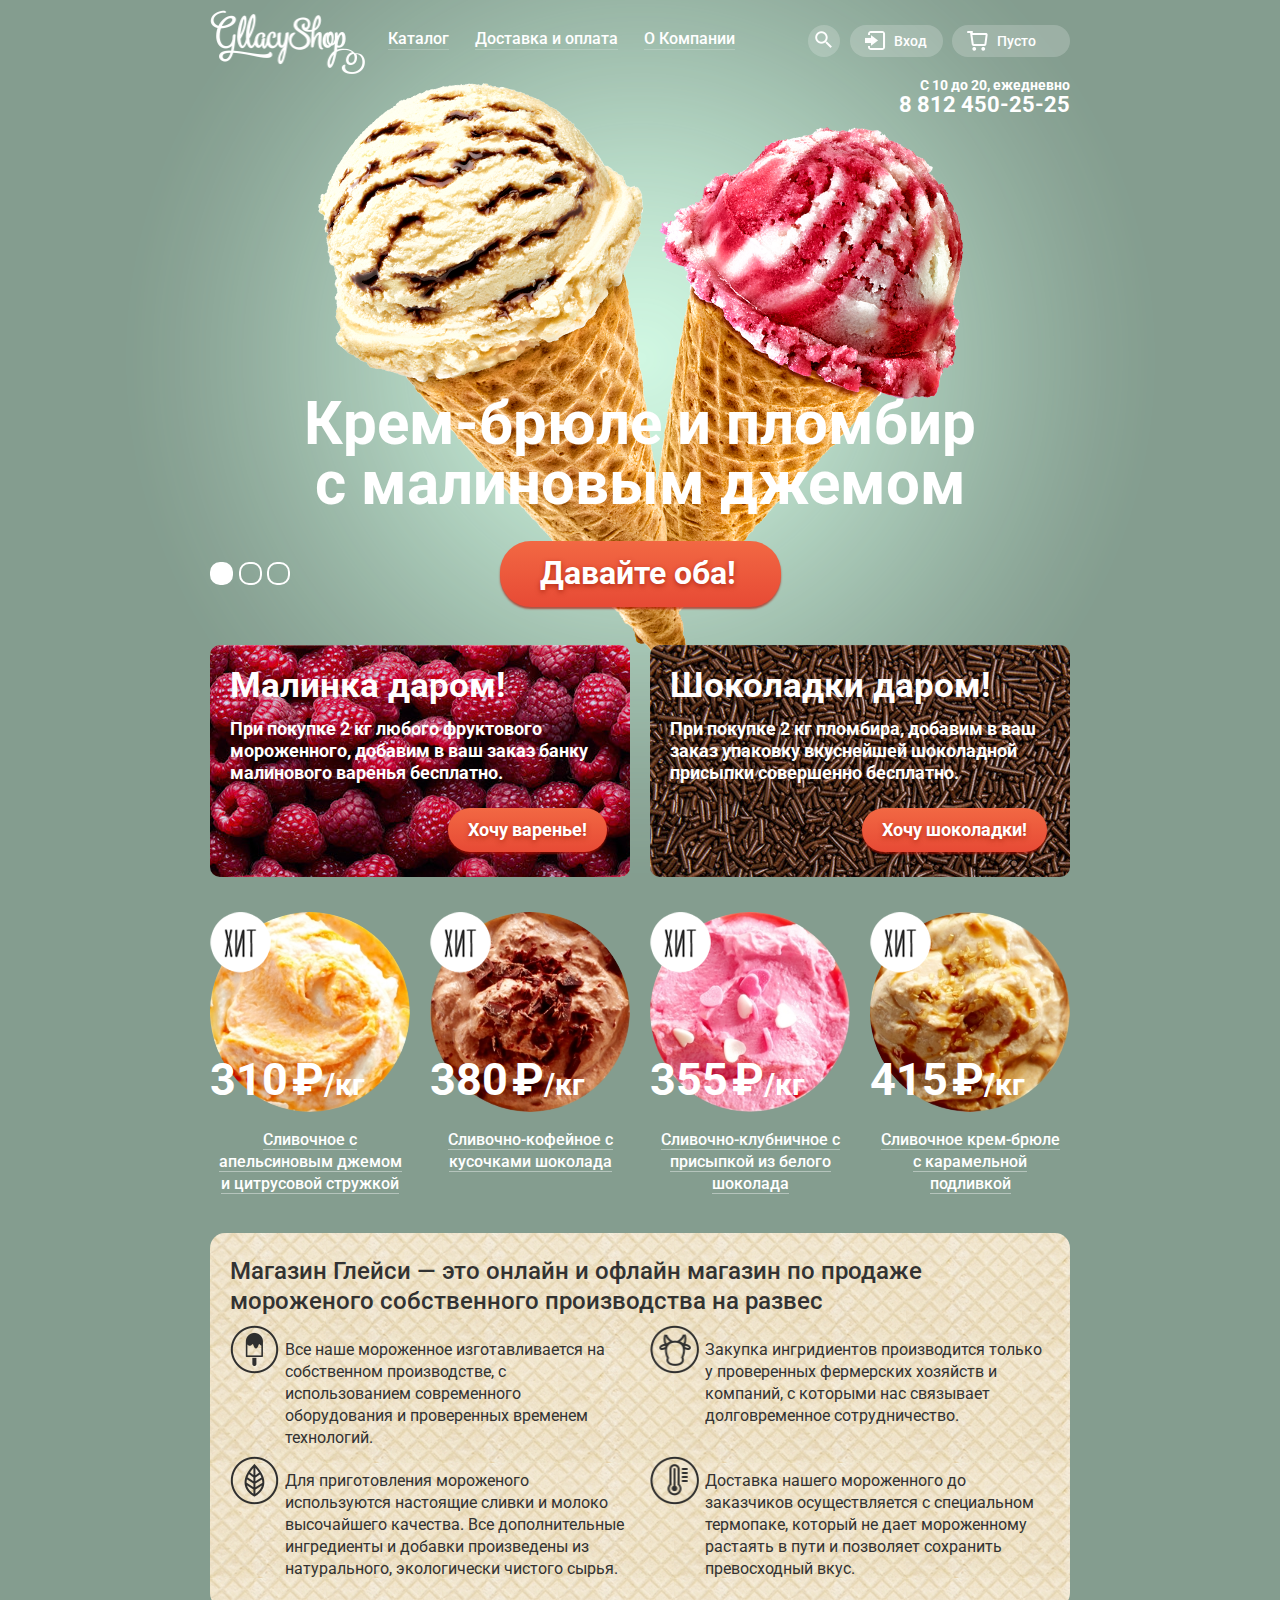
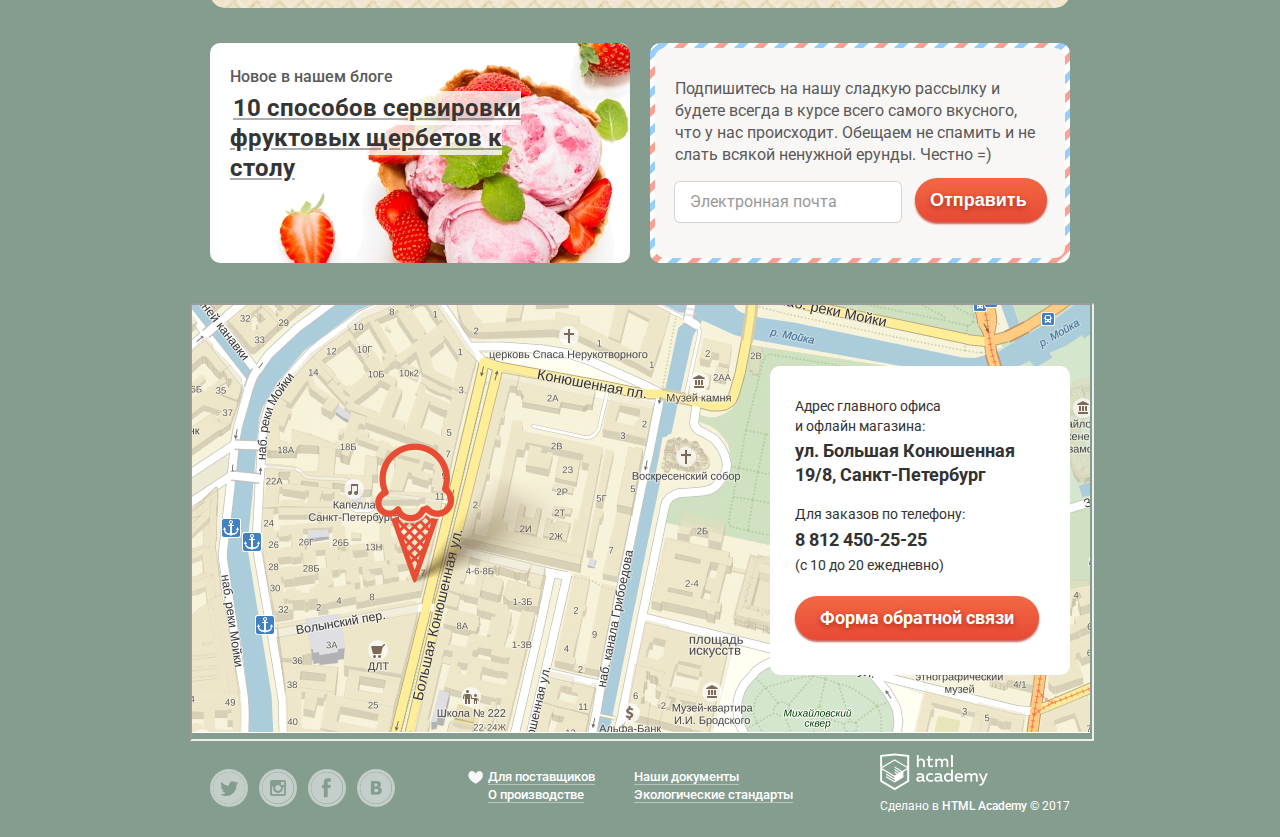
==== commit ddf70c39: "совсем финальная проверка v2" ====
--- a/index.html
+++ b/index.html
@@ -194,7 +194,7 @@
             
             <div class="location">
                 <div class="map">
-                    <iframe src="https://api-maps.yandex.ru/frame/v1/-/C6uRbILg" width="900" height="434" frameborder="0"></iframe>
+                    <iframe src="https://api-maps.yandex.ru/frame/v1/-/C6uRbILg" width="900" height="434"></iframe>
                     <div class="container">
                         <div class="location-address">
                             <div class="address-title">
